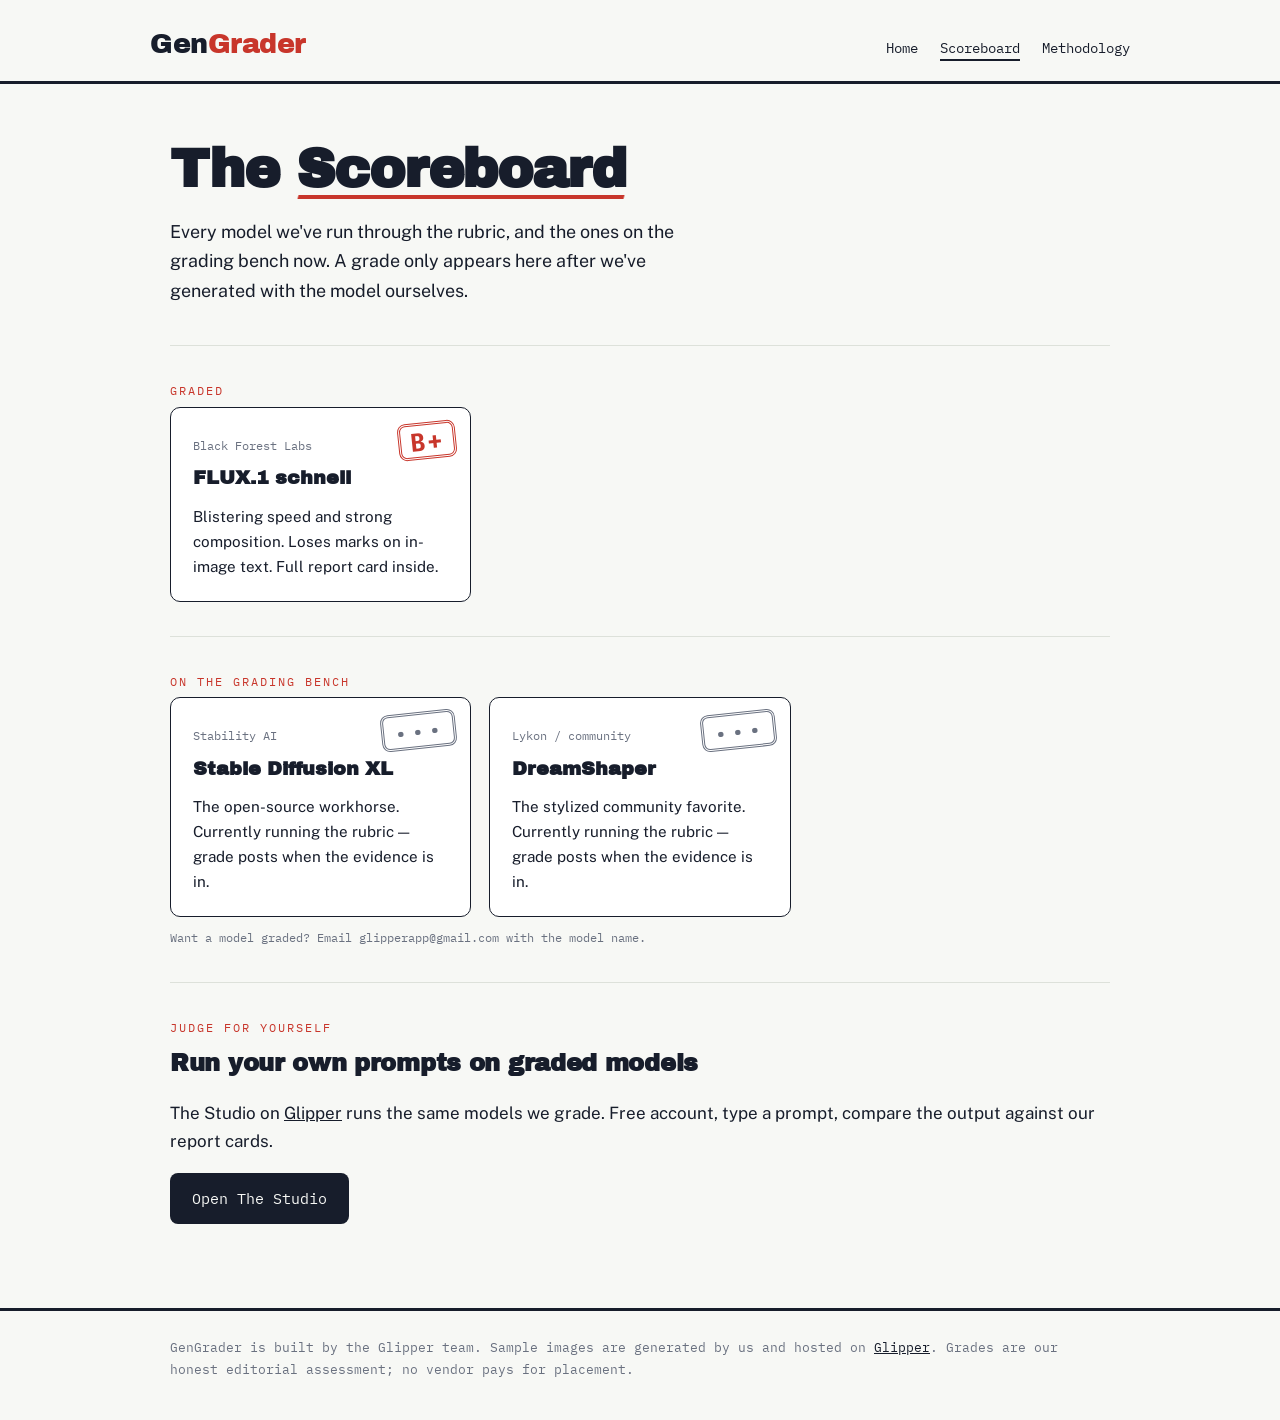
==== index.html @ 33d871ee "Add files via upload" ====
<!DOCTYPE html>
<html lang="en">
<head>
<meta charset="utf-8">
<meta name="viewport" content="width=device-width, initial-scale=1">
<title>The Scoreboard — every AI image model GenGrader has graded</title>
<meta name="description" content="Letter grades for AI image generation models, tested with identical prompts and public evidence. FLUX.1 schnell graded; Stable Diffusion XL and DreamShaper in grading now.">
<link rel="preconnect" href="https://fonts.googleapis.com">
<link href="https://fonts.googleapis.com/css2?family=Archivo+Black&family=IBM+Plex+Mono:wght@400;700&family=Public+Sans:wght@400;600&display=swap" rel="stylesheet">
<link rel="stylesheet" href="../styles.css">
</head>
<body>

<header>
  <div class="sheet masthead">
    <a class="wordmark" href="../index.html">Gen<span class="grader">Grader</span></a>
    <nav aria-label="Main">
      <a href="../index.html">Home</a>
      <a href="index.html" aria-current="page">Scoreboard</a>
      <a href="../methodology.html">Methodology</a>
    </nav>
  </div>
</header>

<main class="sheet">

  <div class="hero">
    <div>
      <h1>The <span class="penline">Scoreboard</span></h1>
      <p class="lede">Every model we've run through the rubric, and the ones on the grading bench now. A grade only appears here after we've generated with the model ourselves.</p>
    </div>
  </div>

  <hr class="rulebar">

  <section>
    <span class="eyebrow">Graded</span>
    <div class="board">
      <a class="model-card" href="flux-1-schnell.html">
        <span class="stamp stamp-md">B+</span>
        <span class="who">Black Forest Labs</span>
        <h3>FLUX.1 schnell</h3>
        <p class="verdict">Blistering speed and strong composition. Loses marks on in-image text. Full report card inside.</p>
      </a>
    </div>
  </section>

  <hr class="rulebar">

  <section>
    <span class="eyebrow">On the grading bench</span>
    <div class="board">
      <div class="model-card">
        <span class="stamp stamp-md stamp-pending">···</span>
        <span class="who">Stability AI</span>
        <h3>Stable Diffusion XL</h3>
        <p class="verdict">The open-source workhorse. Currently running the rubric — grade posts when the evidence is in.</p>
      </div>
      <div class="model-card">
        <span class="stamp stamp-md stamp-pending">···</span>
        <span class="who">Lykon / community</span>
        <h3>DreamShaper</h3>
        <p class="verdict">The stylized community favorite. Currently running the rubric — grade posts when the evidence is in.</p>
      </div>
    </div>
    <p class="sheet-note">Want a model graded? Email glipperapp@gmail.com with the model name.</p>
  </section>

  <hr class="rulebar">

  <section>
    <span class="eyebrow">Judge for yourself</span>
    <h2>Run your own prompts on graded models</h2>
    <p>The Studio on <a href="https://glipper.lovable.app/create">Glipper</a> runs the same models we grade. Free account, type a prompt, compare the output against our report cards.</p>
    <a class="cta" href="https://glipper.lovable.app/create">Open The Studio</a>
  </section>

</main>

<footer>
  <div class="sheet">
    <p class="disclosure">GenGrader is built by the Glipper team. Sample images are generated by us and hosted on <a href="https://glipper.lovable.app">Glipper</a>. Grades are our honest editorial assessment; no vendor pays for placement.</p>
  </div>
</footer>

</body>
</html>
---- styles.css ----
/* GenGrader — the grading lab.
   Tokens: lab-paper #F7F8F5 · ink #171D2B · red pen #C8362B · highlighter #FFD84D · graphite #6A7180 · rule #DDE1DA
   Type: Archivo Black (display) · Public Sans (body) · IBM Plex Mono (grades/data) */

:root {
  --paper: #F7F8F5;
  --ink: #171D2B;
  --pen: #C8362B;
  --highlight: #FFD84D;
  --graphite: #6A7180;
  --rule: #DDE1DA;
  --card: #FFFFFF;
}

* { box-sizing: border-box; margin: 0; padding: 0; }

html { scroll-behavior: smooth; }
@media (prefers-reduced-motion: reduce) { html { scroll-behavior: auto; } }

body {
  background: var(--paper);
  color: var(--ink);
  font-family: "Public Sans", system-ui, sans-serif;
  font-size: 17px;
  line-height: 1.65;
}

.sheet { max-width: 980px; margin: 0 auto; padding: 0 20px; }

/* ---- Header ---- */
header {
  border-bottom: 3px solid var(--ink);
  background: var(--paper);
}
.masthead {
  display: flex; align-items: baseline; justify-content: space-between;
  flex-wrap: wrap; gap: 8px; padding: 22px 0 14px;
}
.wordmark {
  font-family: "Archivo Black", sans-serif;
  font-size: 1.7rem; letter-spacing: -0.5px; text-decoration: none; color: var(--ink);
}
.wordmark .grader { color: var(--pen); }
nav a {
  font-family: "IBM Plex Mono", monospace; font-size: 0.85rem;
  color: var(--ink); text-decoration: none; margin-left: 18px;
  border-bottom: 2px solid transparent; padding-bottom: 2px;
}
nav a:hover, nav a:focus-visible { border-bottom-color: var(--pen); }
nav a[aria-current="page"] { border-bottom-color: var(--ink); }

/* ---- The signature: rubber-stamp grade ---- */
.stamp {
  display: inline-flex; align-items: center; justify-content: center;
  font-family: "IBM Plex Mono", monospace; font-weight: 700;
  color: var(--pen);
  border: 3px double var(--pen); border-radius: 8px;
  transform: rotate(-6deg);
  padding: 0.1em 0.35em; line-height: 1;
  letter-spacing: 1px;
  user-select: none;
}
.stamp-xl { font-size: 4.2rem; padding: 0.15em 0.3em; }
.stamp-md { font-size: 1.6rem; }
.stamp-sm { font-size: 1.05rem; transform: rotate(-4deg); }
.stamp-pending { color: var(--graphite); border-color: var(--graphite); }

/* red-pen underline for key phrases */
.penline {
  background-image: linear-gradient(104deg, transparent 0.5%, var(--pen) 1%, var(--pen) 99%, transparent 99.5%);
  background-repeat: no-repeat; background-size: 100% 4px; background-position: 0 96%;
  padding-bottom: 3px;
}
.hl { background: var(--highlight); padding: 0 4px; }

/* ---- Hero ---- */
.hero { padding: 56px 0 40px; display: flex; gap: 34px; align-items: center; flex-wrap: wrap; }
.hero h1 {
  font-family: "Archivo Black", sans-serif;
  font-size: clamp(2rem, 6vw, 3.4rem);
  line-height: 1.08; letter-spacing: -1px; max-width: 620px;
}
.hero p.lede { margin-top: 18px; font-size: 1.12rem; max-width: 560px; color: var(--ink); }
.hero .stampwrap { flex: 0 0 auto; }

/* ---- Sections ---- */
section { padding: 34px 0; }
.rulebar { border: 0; border-top: 1px solid var(--rule); }
h2 {
  font-family: "Archivo Black", sans-serif; font-size: 1.5rem;
  letter-spacing: -0.3px; margin-bottom: 16px;
}
h3 { font-size: 1.05rem; margin: 22px 0 8px; }
.eyebrow {
  font-family: "IBM Plex Mono", monospace; font-size: 0.78rem;
  text-transform: uppercase; letter-spacing: 2px; color: var(--pen); display: block; margin-bottom: 6px;
}
p + p { margin-top: 12px; }
a { color: var(--ink); }
a:focus-visible { outline: 2px solid var(--pen); outline-offset: 2px; }

/* ---- Model cards (scoreboard) ---- */
.board { display: grid; grid-template-columns: repeat(auto-fill, minmax(280px, 1fr)); gap: 18px; }
.model-card {
  background: var(--card); border: 1.5px solid var(--ink); border-radius: 10px;
  padding: 22px; position: relative; display: block; text-decoration: none; color: var(--ink);
  transition: transform 120ms ease;
}
.model-card:hover { transform: translateY(-2px); }
.model-card .who { font-family: "IBM Plex Mono", monospace; font-size: 0.75rem; color: var(--graphite); }
.model-card h3 { margin: 4px 0 10px; font-family: "Archivo Black", sans-serif; font-size: 1.2rem; }
.model-card .stamp { position: absolute; top: 14px; right: 14px; }
.model-card .verdict { font-size: 0.95rem; }

/* ---- Scorecard table ---- */
.scorecard {
  width: 100%; border-collapse: collapse; margin: 18px 0;
  font-family: "IBM Plex Mono", monospace; font-size: 0.92rem;
}
.scorecard th, .scorecard td { text-align: left; padding: 10px 8px; border-bottom: 1px solid var(--rule); }
.scorecard th { font-size: 0.72rem; text-transform: uppercase; letter-spacing: 1.5px; color: var(--graphite); }
.scorecard td.grade { font-weight: 700; color: var(--pen); font-size: 1.05rem; }

/* ---- Contact-sheet gallery ---- */
.contact-sheet {
  display: grid; grid-template-columns: repeat(auto-fill, minmax(160px, 1fr));
  gap: 10px; margin-top: 16px;
}
.contact-sheet a { display: block; text-decoration: none; color: var(--ink); }
.contact-sheet img {
  width: 100%; aspect-ratio: 1; object-fit: cover; display: block;
  border: 1.5px solid var(--ink); border-radius: 6px; background: var(--rule);
}
.contact-sheet figcaption {
  font-family: "IBM Plex Mono", monospace; font-size: 0.72rem;
  color: var(--graphite); padding-top: 4px;
}
.sheet-note { font-family: "IBM Plex Mono", monospace; font-size: 0.78rem; color: var(--graphite); margin-top: 10px; }

/* ---- CTA ---- */
.cta {
  display: inline-block; background: var(--ink); color: var(--paper);
  font-family: "IBM Plex Mono", monospace; font-size: 0.95rem;
  text-decoration: none; padding: 13px 22px; border-radius: 8px; margin-top: 18px;
}
.cta:hover { background: var(--pen); }
.cta-row { margin-top: 8px; }

/* ---- Footer ---- */
footer {
  border-top: 3px solid var(--ink); margin-top: 50px; padding: 26px 0 40px;
  font-size: 0.88rem; color: var(--graphite);
}
footer .disclosure { font-family: "IBM Plex Mono", monospace; font-size: 0.8rem; }
footer a { color: var(--ink); }

@media (max-width: 640px) {
  .hero { padding: 36px 0 24px; gap: 20px; }
  .stamp-xl { font-size: 3rem; }
  nav a { margin-left: 12px; font-size: 0.8rem; }
}
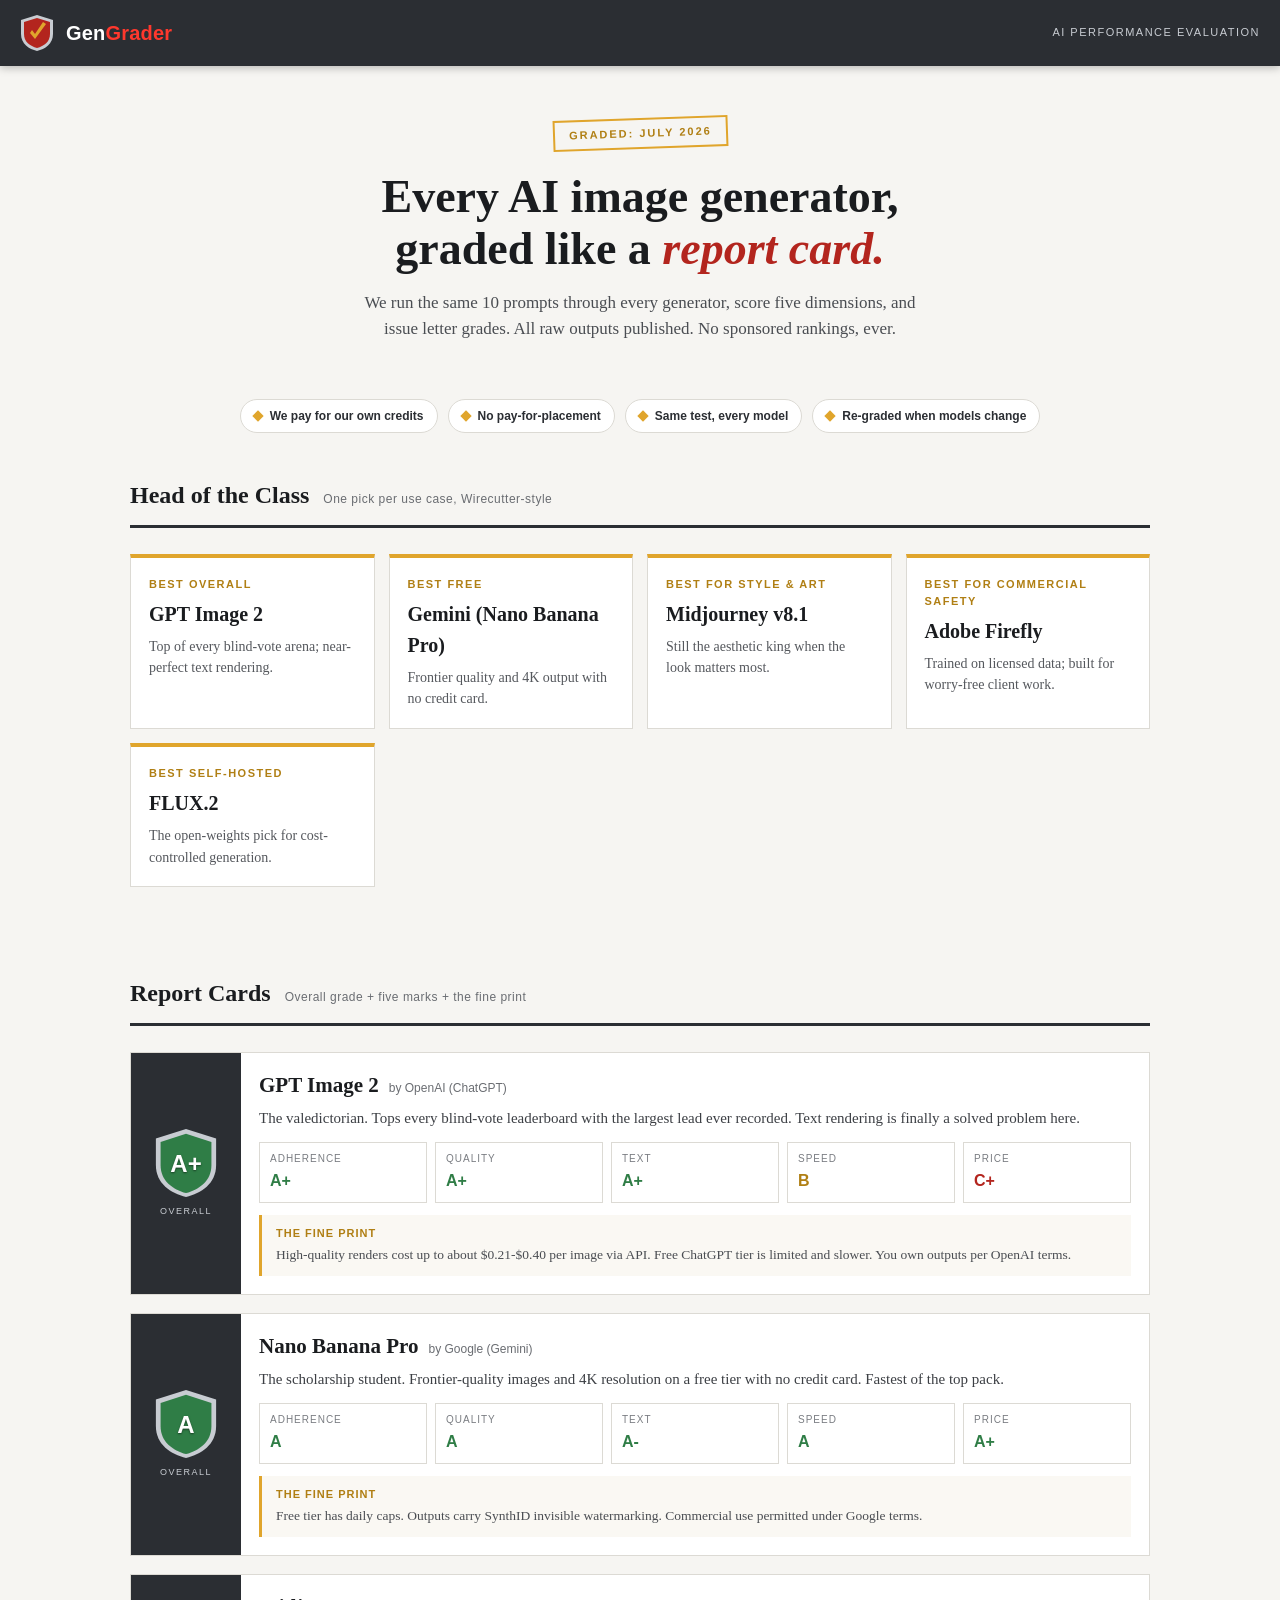
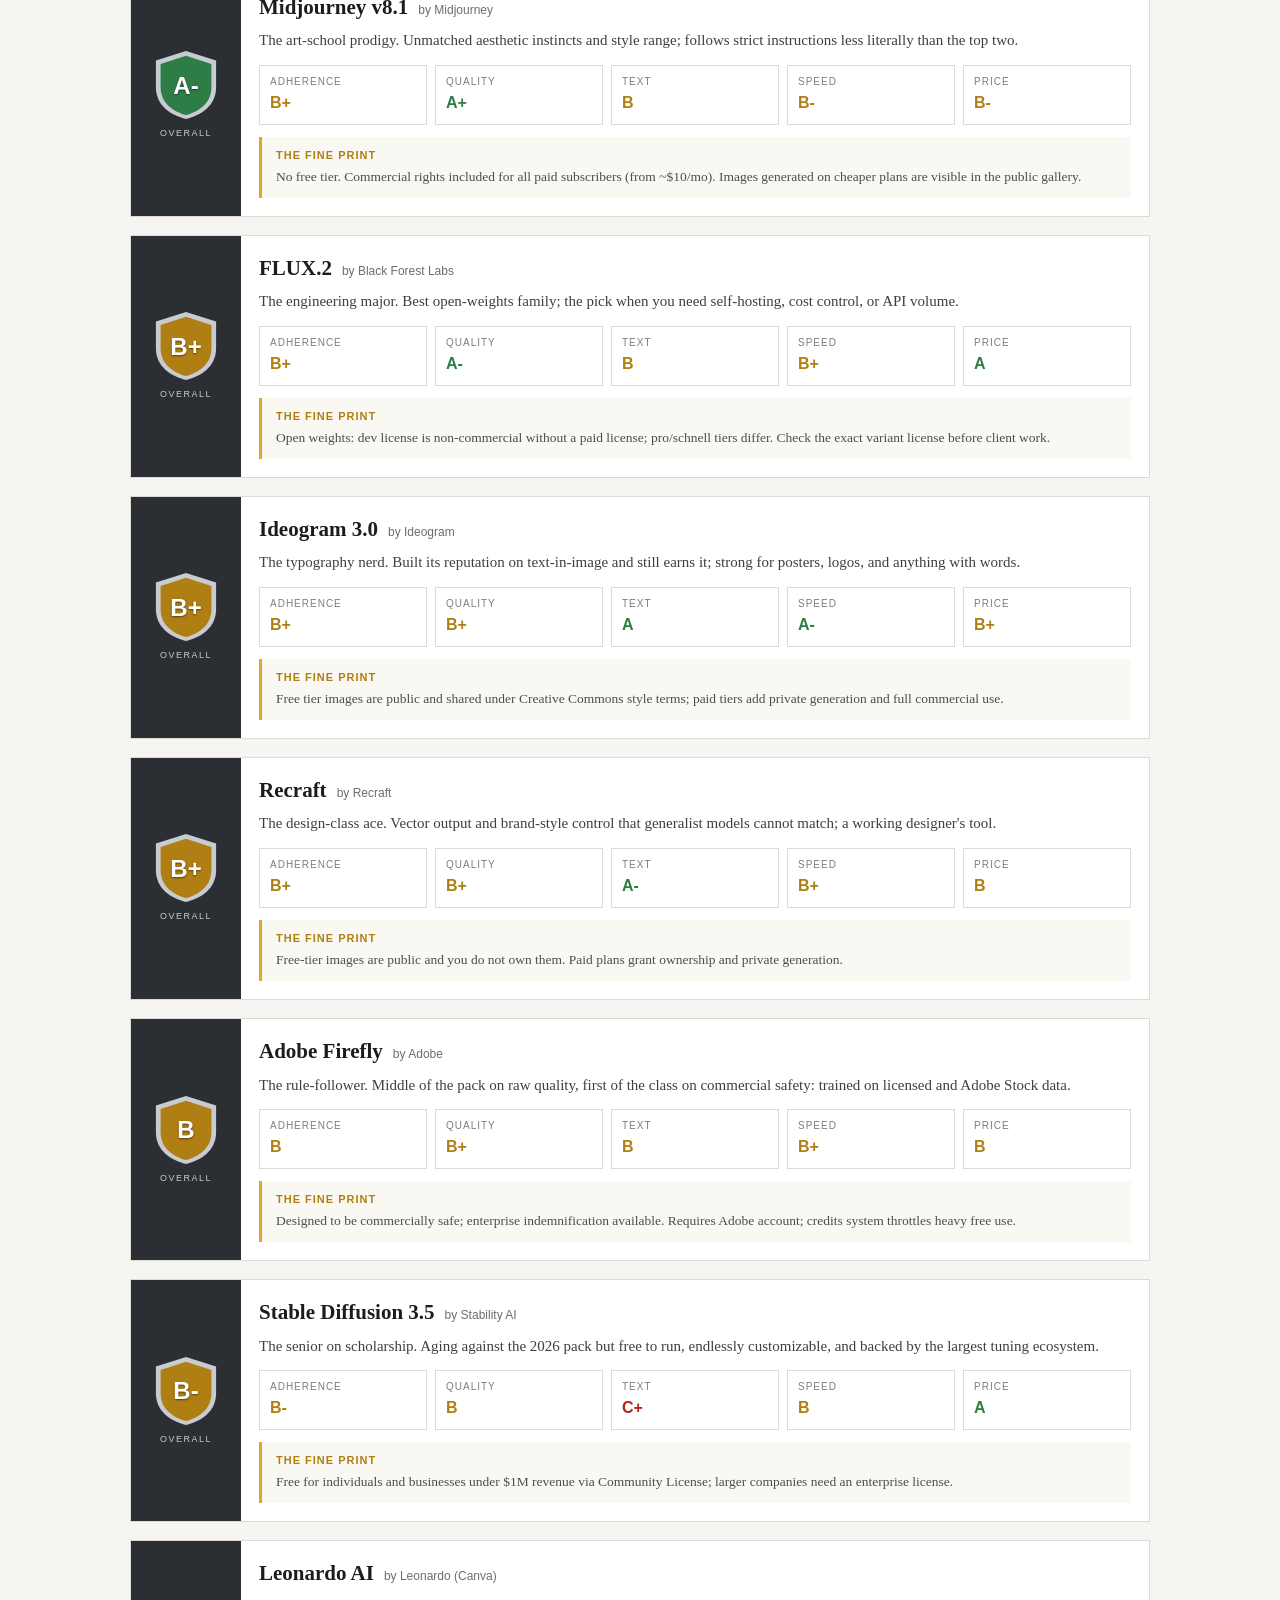
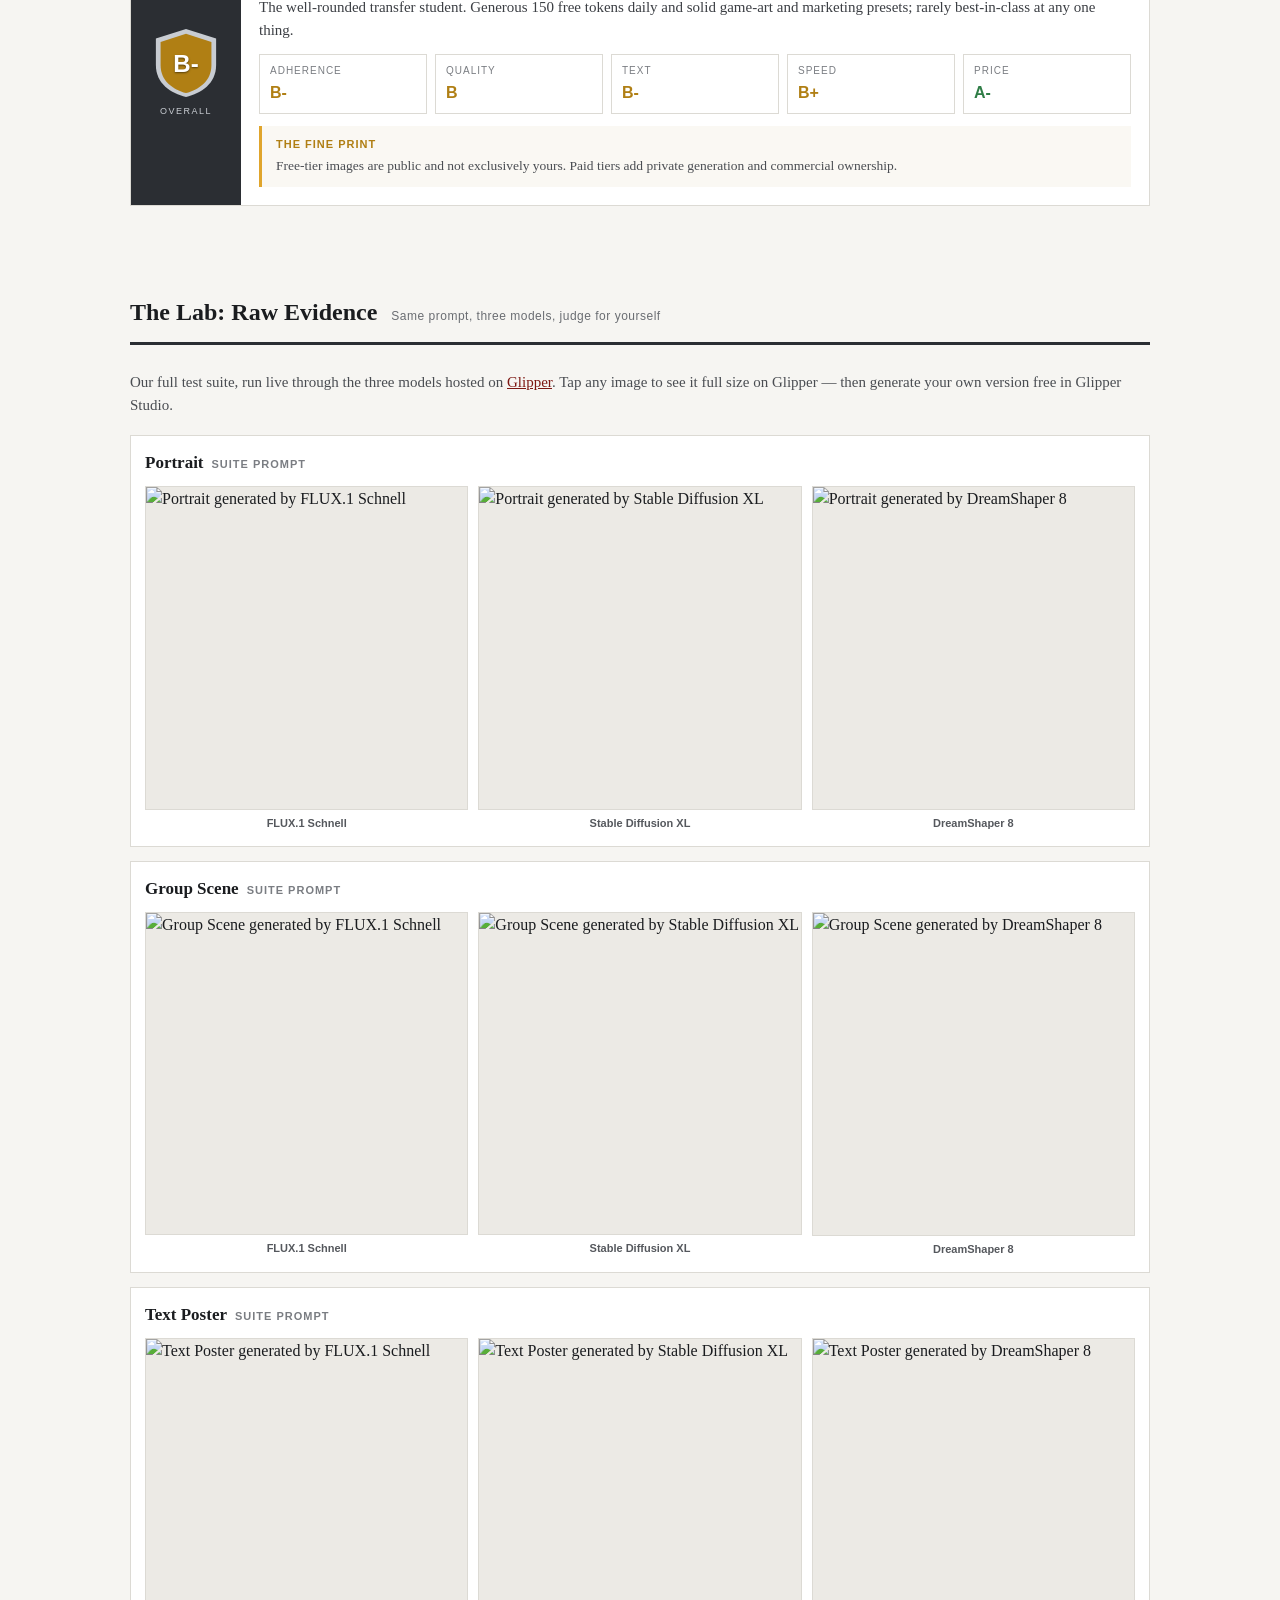
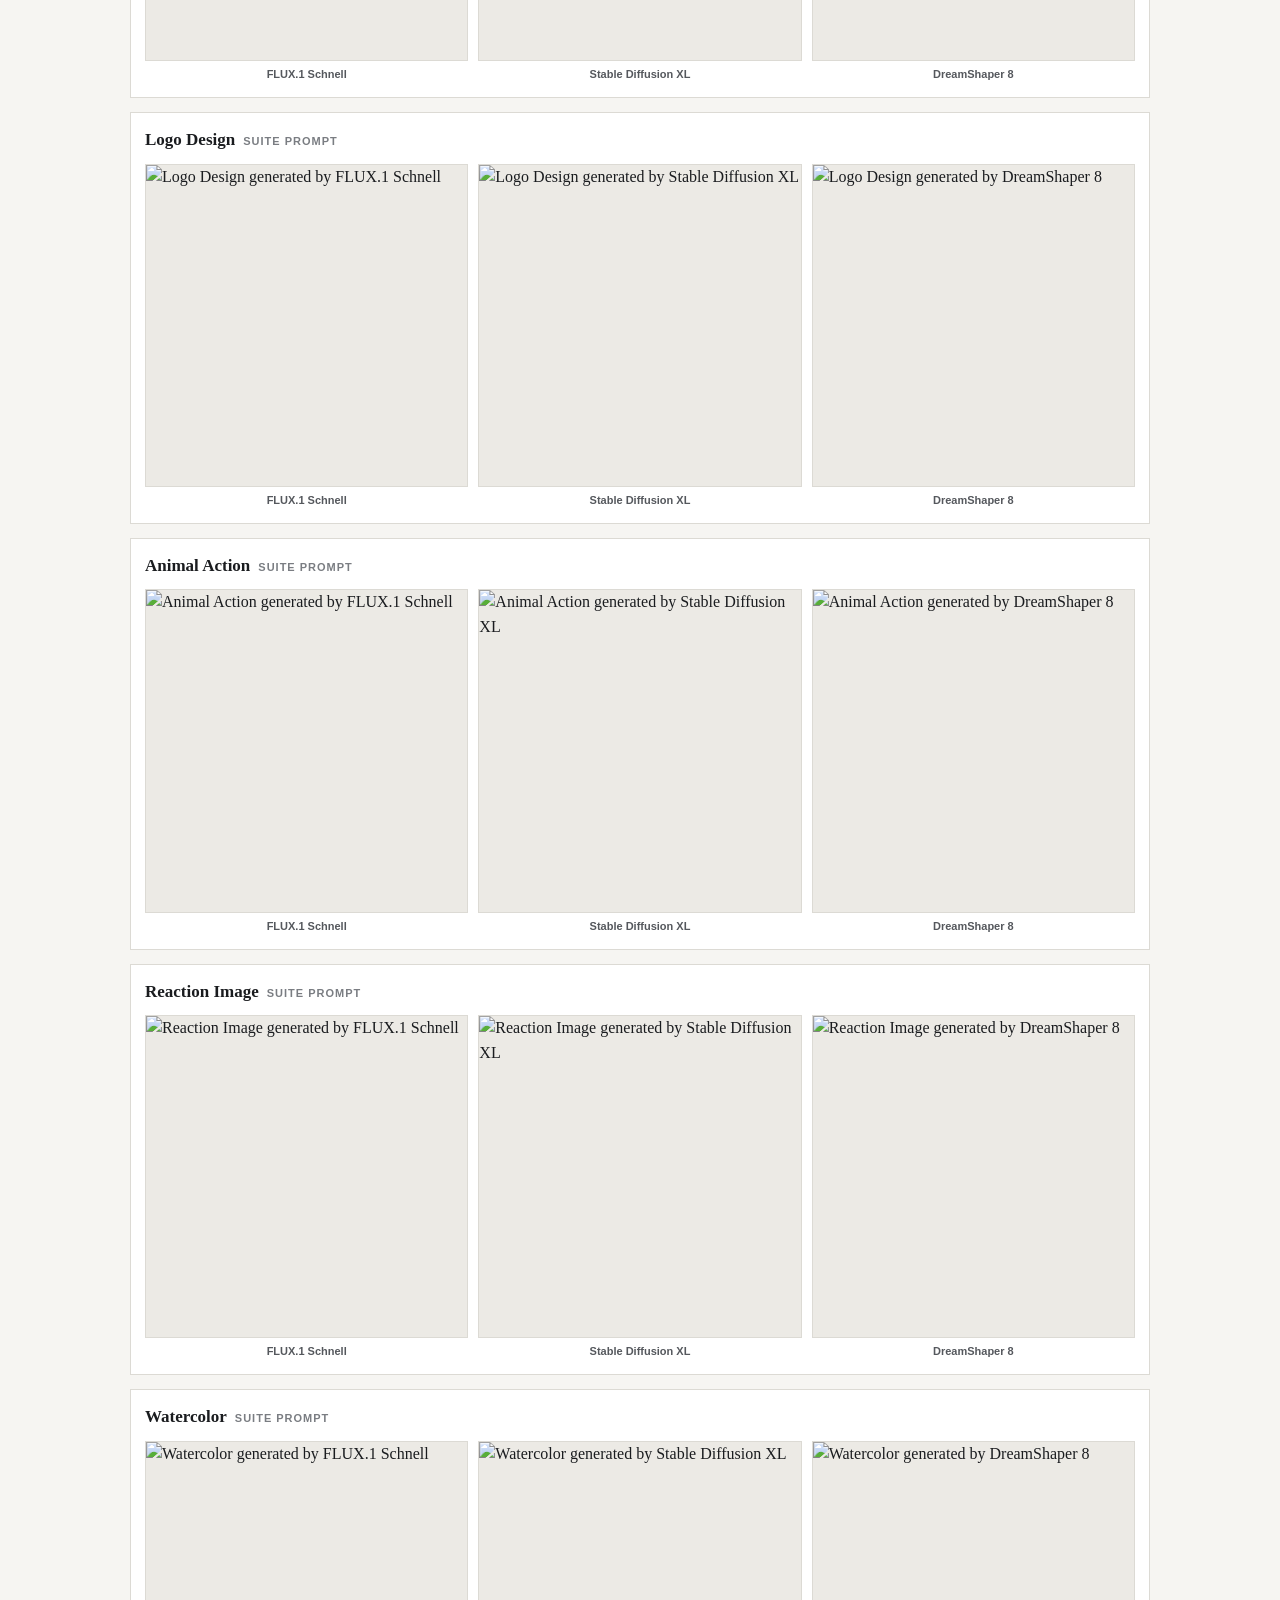
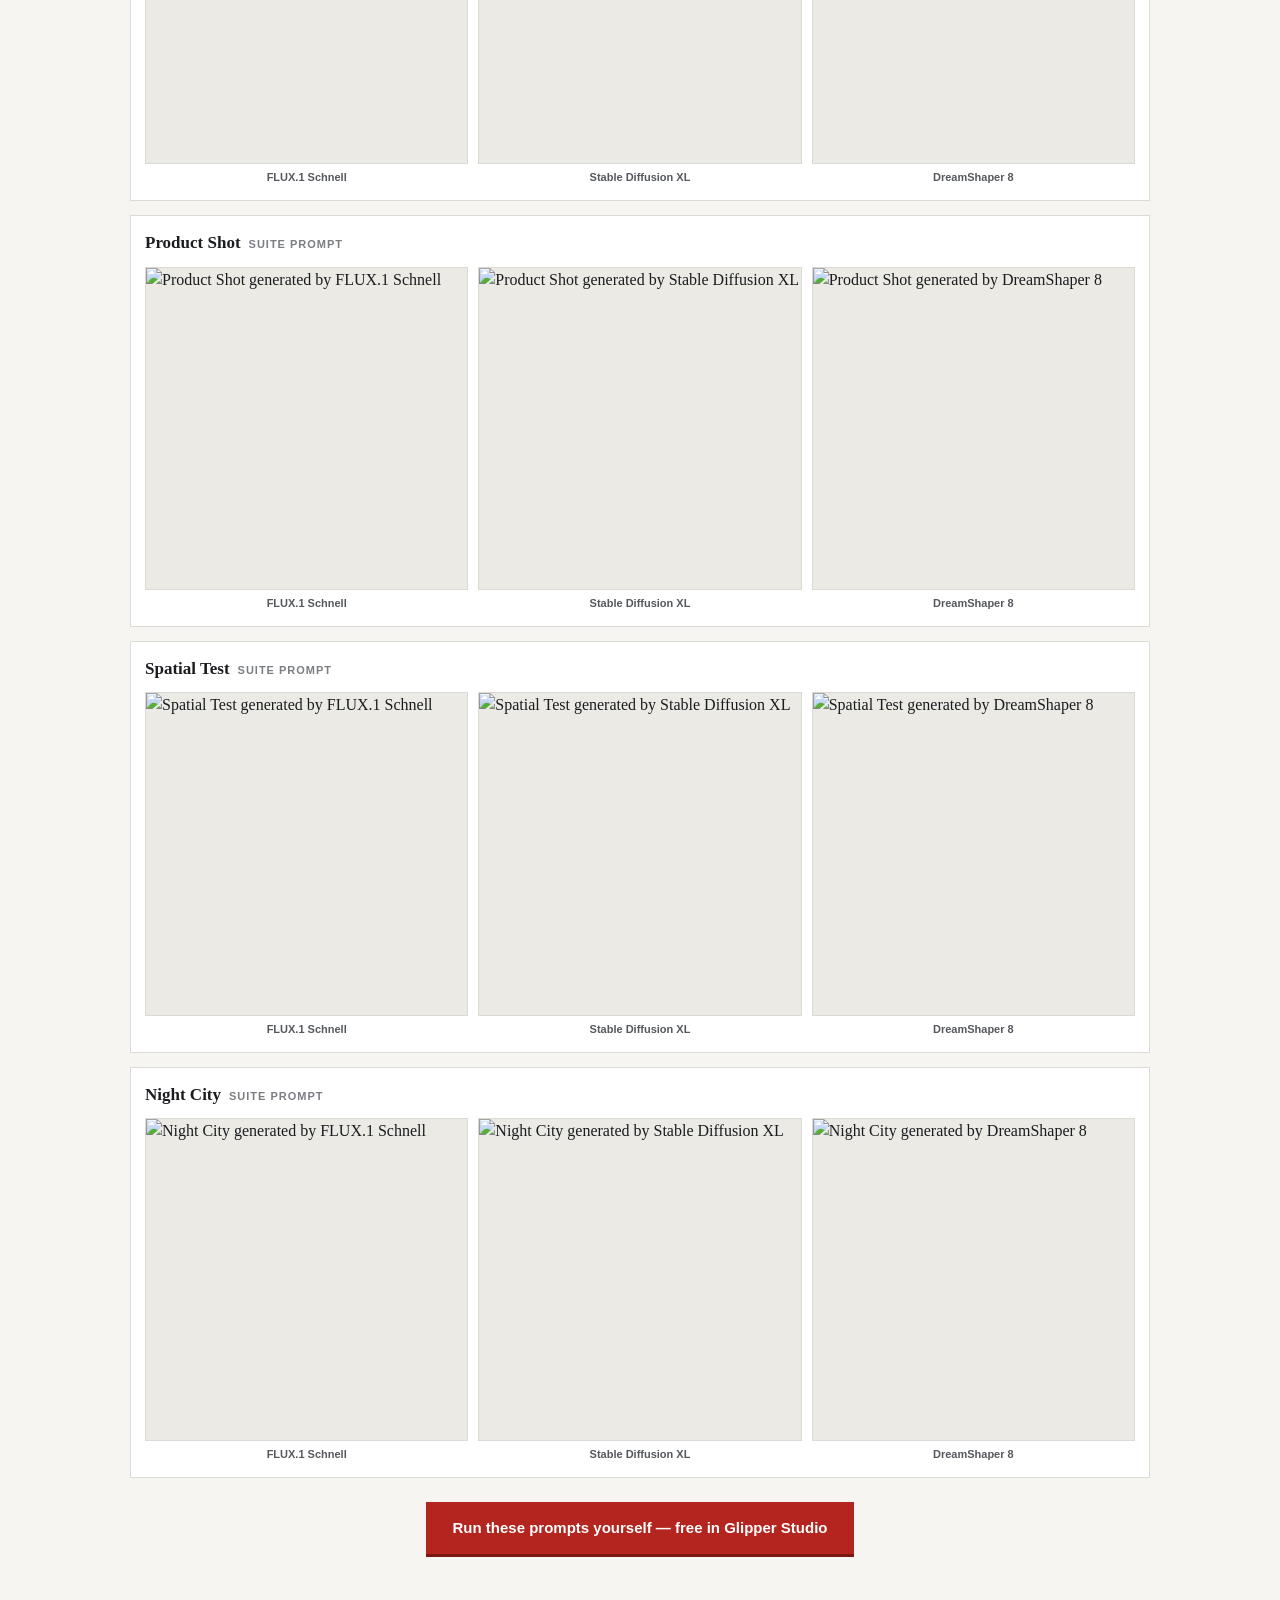
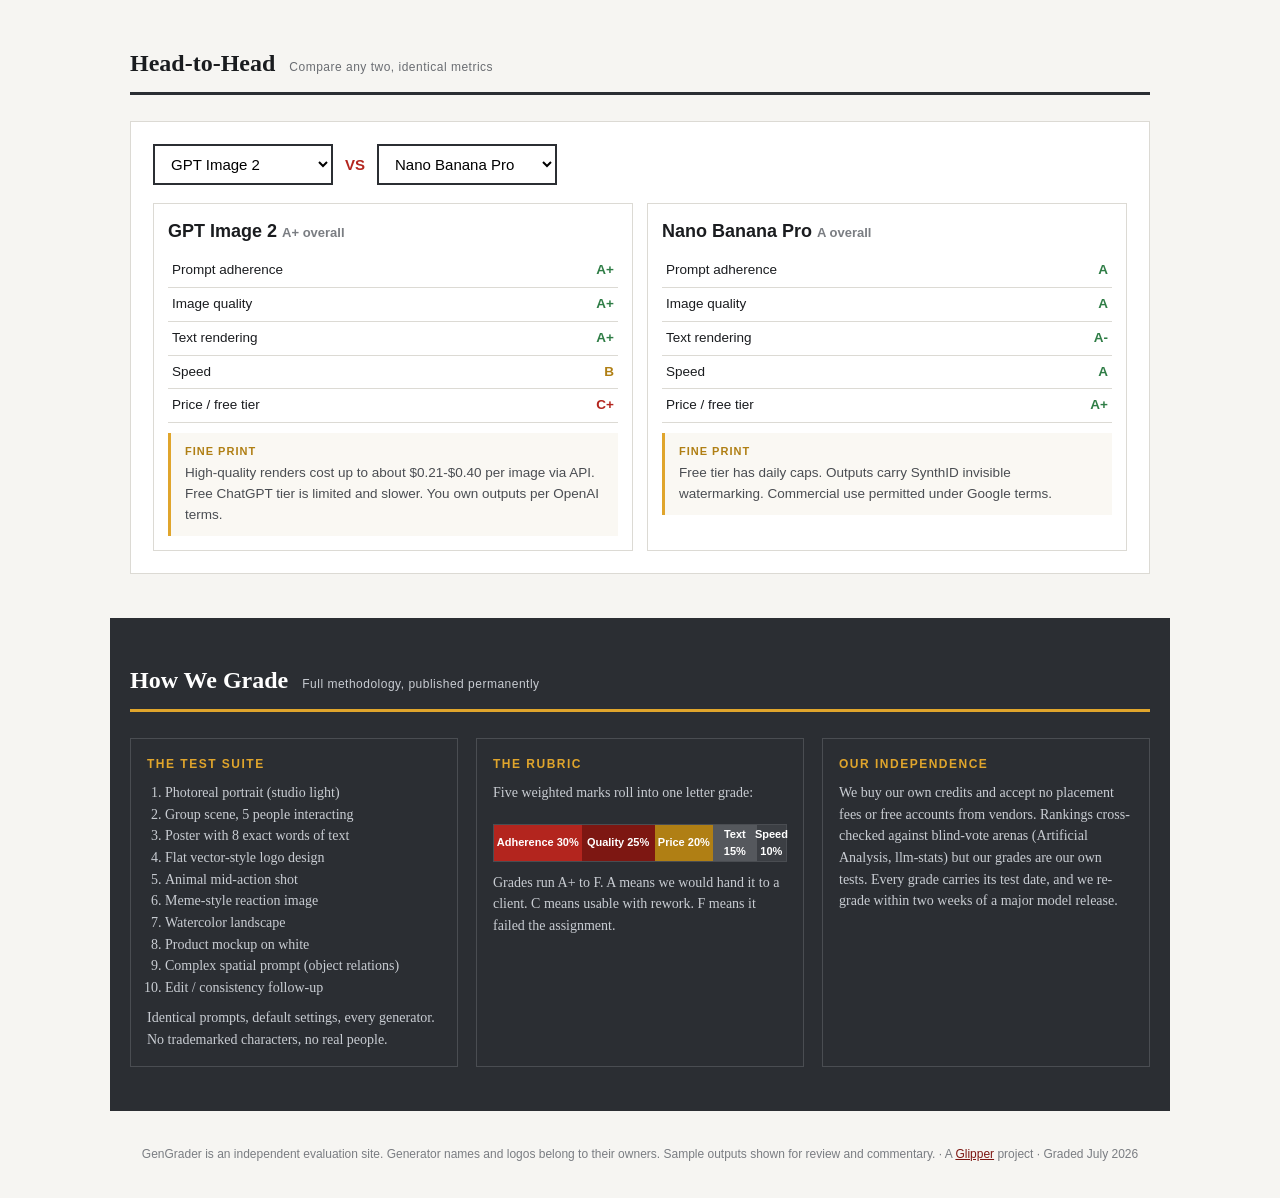
==== commit 9e7eafec: "Add files via upload" ====
--- a/index.html
+++ b/index.html
@@ -1,87 +1,274 @@
 <!DOCTYPE html>
 <html lang="en">
 <head>
-<meta charset="utf-8">
-<meta name="viewport" content="width=device-width, initial-scale=1">
-<title>The Scoreboard — every AI image model GenGrader has graded</title>
-<meta name="description" content="Letter grades for AI image generation models, tested with identical prompts and public evidence. FLUX.1 schnell graded; Stable Diffusion XL and DreamShaper in grading now.">
-<link rel="preconnect" href="https://fonts.googleapis.com">
-<link href="https://fonts.googleapis.com/css2?family=Archivo+Black&family=IBM+Plex+Mono:wght@400;700&family=Public+Sans:wght@400;600&display=swap" rel="stylesheet">
-<link rel="stylesheet" href="../styles.css">
+<meta charset="UTF-8">
+<meta name="viewport" content="width=device-width, initial-scale=1.0">
+<title>GenGrader - AI Image Generator Report Cards</title>
+<meta name="description" content="Independent letter grades for AI image generators. Standardized tests, transparent methodology, no sponsored rankings. Graded July 2026.">
+<style>
+:root{
+  --steel:#c8ccd2; --charcoal:#2b2e33; --ink:#1a1c1f; --paper:#f6f5f2;
+  --crimson:#b3251e; --crimson-dk:#7d1712; --gold:#e0a52c; --gold-dk:#b07f14;
+  --line:#dcdad4; --pass:#2f7d46; --mid:#b07f14; --fail:#b3251e;
+}
+*{margin:0;padding:0;box-sizing:border-box}
+body{background:var(--paper);color:var(--ink);font-family:Georgia,'Times New Roman',serif;line-height:1.55}
+.util{font-family:'Helvetica Neue',Arial,sans-serif}
+header{background:var(--charcoal);color:#fff;padding:14px 20px;display:flex;align-items:center;gap:12px;position:sticky;top:0;z-index:50;box-shadow:0 2px 8px rgba(0,0,0,.25)}
+.shield{width:34px;height:38px;flex:none}
+header h1{font-family:'Helvetica Neue',Arial,sans-serif;font-size:20px;font-weight:800;letter-spacing:.2px}
+header h1 .g2{color:var(--crimson);filter:brightness(1.5)}
+header .tag{margin-left:auto;font-family:'Helvetica Neue',Arial,sans-serif;font-size:11px;letter-spacing:1.5px;text-transform:uppercase;color:var(--steel)}
+.hero{max-width:860px;margin:0 auto;padding:52px 20px 30px;text-align:center}
+.hero .stamp{display:inline-block;border:2px solid var(--gold);color:var(--gold-dk);font-family:'Helvetica Neue',Arial,sans-serif;font-size:11px;font-weight:700;letter-spacing:2px;text-transform:uppercase;padding:5px 14px;transform:rotate(-2deg);margin-bottom:22px}
+.hero h2{font-size:clamp(30px,6vw,46px);line-height:1.12;font-weight:700}
+.hero h2 em{font-style:italic;color:var(--crimson)}
+.hero p{margin-top:16px;font-size:17px;color:#4a4d52;max-width:560px;margin-left:auto;margin-right:auto}
+.pledge{max-width:860px;margin:26px auto 0;padding:0 20px;display:flex;gap:10px;flex-wrap:wrap;justify-content:center}
+.pledge span{font-family:'Helvetica Neue',Arial,sans-serif;font-size:12px;font-weight:600;background:#fff;border:1px solid var(--line);padding:7px 13px;border-radius:99px;color:var(--charcoal)}
+.pledge span::before{content:"";display:inline-block;width:8px;height:8px;background:var(--gold);margin-right:8px;transform:rotate(45deg)}
+section{max-width:1060px;margin:0 auto;padding:44px 20px}
+.sechead{display:flex;align-items:baseline;gap:14px;border-bottom:3px solid var(--charcoal);padding-bottom:10px;margin-bottom:26px}
+.sechead h3{font-size:24px;font-weight:700}
+.sechead .sub{font-family:'Helvetica Neue',Arial,sans-serif;font-size:12px;color:#6a6d72;letter-spacing:.5px}
+.winners{display:grid;grid-template-columns:repeat(auto-fit,minmax(215px,1fr));gap:14px}
+.winner{background:#fff;border:1px solid var(--line);border-top:4px solid var(--gold);padding:18px}
+.winner .cat{font-family:'Helvetica Neue',Arial,sans-serif;font-size:11px;font-weight:700;letter-spacing:1.5px;text-transform:uppercase;color:var(--gold-dk)}
+.winner .name{font-size:20px;font-weight:700;margin-top:6px}
+.winner .why{font-size:14px;color:#55585d;margin-top:6px}
+.cards{display:grid;gap:18px}
+.card{background:#fff;border:1px solid var(--line);padding:0;display:grid;grid-template-columns:110px 1fr;overflow:hidden}
+.gradebox{background:var(--charcoal);display:flex;flex-direction:column;align-items:center;justify-content:center;padding:16px 8px;gap:6px}
+.medal{width:64px;height:72px;position:relative;display:flex;align-items:center;justify-content:center}
+.medal svg{position:absolute;inset:0;width:100%;height:100%}
+.medal b{position:relative;color:#fff;font-family:'Helvetica Neue',Arial,sans-serif;font-size:24px;font-weight:800;text-shadow:0 1px 2px rgba(0,0,0,.5)}
+.gradebox .lbl{font-family:'Helvetica Neue',Arial,sans-serif;font-size:9px;letter-spacing:1.5px;text-transform:uppercase;color:var(--steel)}
+.cardbody{padding:16px 18px 18px}
+.cardtop{display:flex;align-items:baseline;gap:10px;flex-wrap:wrap}
+.cardtop h4{font-size:21px;font-weight:700}
+.cardtop .by{font-family:'Helvetica Neue',Arial,sans-serif;font-size:12px;color:#6a6d72}
+.verdict{margin-top:6px;font-size:15px;color:#3c3f44}
+.marks{margin-top:12px;display:grid;grid-template-columns:repeat(auto-fit,minmax(118px,1fr));gap:8px}
+.mark{border:1px solid var(--line);padding:8px 10px}
+.mark .k{font-family:'Helvetica Neue',Arial,sans-serif;font-size:10px;letter-spacing:1px;text-transform:uppercase;color:#7a7d82}
+.mark .v{font-family:'Helvetica Neue',Arial,sans-serif;font-size:16px;font-weight:800;margin-top:2px}
+.g-a{color:var(--pass)} .g-b{color:var(--mid)} .g-c,.g-d{color:var(--fail)}
+.fine{margin-top:12px;background:#faf8f3;border-left:3px solid var(--gold);padding:10px 14px;font-size:13.5px;color:#4a4d52}
+.fine b{font-family:'Helvetica Neue',Arial,sans-serif;font-size:11px;letter-spacing:1px;text-transform:uppercase;color:var(--gold-dk);display:block;margin-bottom:3px}
+.compare{background:#fff;border:1px solid var(--line);padding:22px}
+.comparerow{display:flex;gap:12px;flex-wrap:wrap;align-items:center;margin-bottom:18px}
+.comparerow select{font-family:'Helvetica Neue',Arial,sans-serif;font-size:15px;padding:9px 12px;border:2px solid var(--charcoal);background:#fff;min-width:180px}
+.vs{font-family:'Helvetica Neue',Arial,sans-serif;font-weight:800;color:var(--crimson);font-size:15px}
+.duel{display:grid;grid-template-columns:1fr 1fr;gap:14px}
+.duelcol{border:1px solid var(--line);padding:14px}
+.duelcol h5{font-size:18px;margin-bottom:8px}
+.duelcol table{width:100%;border-collapse:collapse;font-family:'Helvetica Neue',Arial,sans-serif;font-size:13.5px}
+.duelcol td{padding:6px 4px;border-bottom:1px solid var(--line)}
+.duelcol td:last-child{text-align:right;font-weight:800}
+.method{background:var(--charcoal);color:#e8e9eb}
+.method .sechead{border-color:var(--gold)}
+.method h3{color:#fff}
+.method .sub{color:var(--steel)}
+.methodgrid{display:grid;grid-template-columns:repeat(auto-fit,minmax(240px,1fr));gap:18px}
+.mcell{border:1px solid #4a4d52;padding:16px}
+.mcell h6{font-family:'Helvetica Neue',Arial,sans-serif;font-size:12px;letter-spacing:1.5px;text-transform:uppercase;color:var(--gold);margin-bottom:8px}
+.mcell p,.mcell li{font-size:14px;color:#c8ccd2}
+.mcell ol{padding-left:18px}
+.rubric{margin-top:20px;display:flex;gap:0;height:38px;border:1px solid #4a4d52;font-family:'Helvetica Neue',Arial,sans-serif;font-size:11px;font-weight:700}
+.rubric div{display:flex;align-items:center;justify-content:center;text-align:center;color:#fff;padding:2px}
+.labrow{background:#fff;border:1px solid var(--line);padding:14px;margin-bottom:14px}
+.labrow h5{font-size:17px;margin-bottom:10px}
+.labrow h5 .util{font-size:11px;color:#7a7d82;letter-spacing:1px;text-transform:uppercase;margin-left:8px}
+.labimgs{display:grid;grid-template-columns:repeat(3,1fr);gap:10px}
+.labimgs a{display:block;text-decoration:none;color:var(--ink)}
+.labimgs img{width:100%;aspect-ratio:1;object-fit:cover;border:1px solid var(--line);display:block;background:#eceae5}
+.labimgs .mlbl{font-family:'Helvetica Neue',Arial,sans-serif;font-size:11px;font-weight:700;margin-top:5px;text-align:center;color:#55585d}
+@media(max-width:520px){.labimgs{gap:6px}.labimgs .mlbl{font-size:9.5px}}
+footer{padding:34px 20px;text-align:center;font-family:'Helvetica Neue',Arial,sans-serif;font-size:12px;color:#7a7d82}
+footer a{color:var(--crimson-dk)}
+@media(max-width:640px){.card{grid-template-columns:88px 1fr}.duel{grid-template-columns:1fr}.medal{width:54px;height:60px}.medal b{font-size:20px}}
+:focus-visible{outline:3px solid var(--gold);outline-offset:2px}
+@media(prefers-reduced-motion:reduce){*{transition:none!important}}
+</style>
 </head>
 <body>
-
 <header>
-  <div class="sheet masthead">
-    <a class="wordmark" href="../index.html">Gen<span class="grader">Grader</span></a>
-    <nav aria-label="Main">
-      <a href="../index.html">Home</a>
-      <a href="index.html" aria-current="page">Scoreboard</a>
-      <a href="../methodology.html">Methodology</a>
-    </nav>
-  </div>
+<svg class="shield" viewBox="0 0 34 38" aria-hidden="true"><path d="M17 1 L33 6 V20 C33 30 25 35 17 37 C9 35 1 30 1 20 V6 Z" fill="#c8ccd2"/><path d="M17 4 L30 8 V20 C30 28 24 32 17 34 C10 32 4 28 4 20 V8 Z" fill="#b3251e"/><path d="M10 19 L15 25 L26 10 L23 8 L15 20 L12 16 Z" fill="#e0a52c"/></svg>
+<h1>Gen<span class="g2">Grader</span></h1>
+<span class="tag">AI Performance Evaluation</span>
 </header>
 
-<main class="sheet">
-
-  <div class="hero">
-    <div>
-      <h1>The <span class="penline">Scoreboard</span></h1>
-      <p class="lede">Every model we've run through the rubric, and the ones on the grading bench now. A grade only appears here after we've generated with the model ourselves.</p>
-    </div>
-  </div>
-
-  <hr class="rulebar">
-
-  <section>
-    <span class="eyebrow">Graded</span>
-    <div class="board">
-      <a class="model-card" href="flux-1-schnell.html">
-        <span class="stamp stamp-md">B+</span>
-        <span class="who">Black Forest Labs</span>
-        <h3>FLUX.1 schnell</h3>
-        <p class="verdict">Blistering speed and strong composition. Loses marks on in-image text. Full report card inside.</p>
-      </a>
-    </div>
-  </section>
-
-  <hr class="rulebar">
-
-  <section>
-    <span class="eyebrow">On the grading bench</span>
-    <div class="board">
-      <div class="model-card">
-        <span class="stamp stamp-md stamp-pending">···</span>
-        <span class="who">Stability AI</span>
-        <h3>Stable Diffusion XL</h3>
-        <p class="verdict">The open-source workhorse. Currently running the rubric — grade posts when the evidence is in.</p>
-      </div>
-      <div class="model-card">
-        <span class="stamp stamp-md stamp-pending">···</span>
-        <span class="who">Lykon / community</span>
-        <h3>DreamShaper</h3>
-        <p class="verdict">The stylized community favorite. Currently running the rubric — grade posts when the evidence is in.</p>
-      </div>
-    </div>
-    <p class="sheet-note">Want a model graded? Email glipperapp@gmail.com with the model name.</p>
-  </section>
-
-  <hr class="rulebar">
-
-  <section>
-    <span class="eyebrow">Judge for yourself</span>
-    <h2>Run your own prompts on graded models</h2>
-    <p>The Studio on <a href="https://glipper.lovable.app/create">Glipper</a> runs the same models we grade. Free account, type a prompt, compare the output against our report cards.</p>
-    <a class="cta" href="https://glipper.lovable.app/create">Open The Studio</a>
-  </section>
-
-</main>
+<div class="hero">
+<span class="stamp">Graded: July 2026</span>
+<h2>Every AI image generator,<br>graded like a <em>report card.</em></h2>
+<p>We run the same 10 prompts through every generator, score five dimensions, and issue letter grades. All raw outputs published. No sponsored rankings, ever.</p>
+</div>
+<div class="pledge util">
+<span>We pay for our own credits</span>
+<span>No pay-for-placement</span>
+<span>Same test, every model</span>
+<span>Re-graded when models change</span>
+</div>
+
+<section id="winners">
+<div class="sechead"><h3>Head of the Class</h3><span class="sub util">One pick per use case, Wirecutter-style</span></div>
+<div class="winners">
+<div class="winner"><div class="cat util">Best Overall</div><div class="name">GPT Image 2</div><p class="why">Top of every blind-vote arena; near-perfect text rendering.</p></div>
+<div class="winner"><div class="cat util">Best Free</div><div class="name">Gemini (Nano Banana Pro)</div><p class="why">Frontier quality and 4K output with no credit card.</p></div>
+<div class="winner"><div class="cat util">Best for Style &amp; Art</div><div class="name">Midjourney v8.1</div><p class="why">Still the aesthetic king when the look matters most.</p></div>
+<div class="winner"><div class="cat util">Best for Commercial Safety</div><div class="name">Adobe Firefly</div><p class="why">Trained on licensed data; built for worry-free client work.</p></div>
+<div class="winner"><div class="cat util">Best Self-Hosted</div><div class="name">FLUX.2</div><p class="why">The open-weights pick for cost-controlled generation.</p></div>
+</div>
+</section>
+
+<section id="grades">
+<div class="sechead"><h3>Report Cards</h3><span class="sub util">Overall grade + five marks + the fine print</span></div>
+<div class="cards" id="cardlist"></div>
+</section>
+
+<section id="lab">
+<div class="sechead"><h3>The Lab: Raw Evidence</h3><span class="sub util">Same prompt, three models, judge for yourself</span></div>
+<p style="margin-bottom:18px;font-size:15px;color:#4a4d52">Our full test suite, run live through the three models hosted on <a href="https://glipper.lovable.app" style="color:var(--crimson-dk)">Glipper</a>. Tap any image to see it full size on Glipper &mdash; then generate your own version free in Glipper Studio.</p>
+<div id="labgrid"></div>
+<div style="text-align:center;margin-top:24px">
+<a href="https://glipper.lovable.app/create" class="util" style="display:inline-block;background:var(--crimson);color:#fff;font-weight:800;font-size:15px;padding:14px 26px;text-decoration:none;border-bottom:3px solid var(--crimson-dk)">Run these prompts yourself &mdash; free in Glipper Studio</a>
+</div>
+</section>
+
+<section id="compare">
+<div class="sechead"><h3>Head-to-Head</h3><span class="sub util">Compare any two, identical metrics</span></div>
+<div class="compare util">
+<div class="comparerow">
+<label for="selA" style="position:absolute;left:-9999px">First generator</label>
+<select id="selA"></select>
+<span class="vs">VS</span>
+<label for="selB" style="position:absolute;left:-9999px">Second generator</label>
+<select id="selB"></select>
+</div>
+<div class="duel">
+<div class="duelcol" id="duelA"></div>
+<div class="duelcol" id="duelB"></div>
+</div>
+</div>
+</section>
+
+<section class="method" id="methodology">
+<div class="sechead"><h3>How We Grade</h3><span class="sub util">Full methodology, published permanently</span></div>
+<div class="methodgrid">
+<div class="mcell"><h6>The Test Suite</h6><ol>
+<li>Photoreal portrait (studio light)</li>
+<li>Group scene, 5 people interacting</li>
+<li>Poster with 8 exact words of text</li>
+<li>Flat vector-style logo design</li>
+<li>Animal mid-action shot</li>
+<li>Meme-style reaction image</li>
+<li>Watercolor landscape</li>
+<li>Product mockup on white</li>
+<li>Complex spatial prompt (object relations)</li>
+<li>Edit / consistency follow-up</li>
+</ol><p style="margin-top:8px">Identical prompts, default settings, every generator. No trademarked characters, no real people.</p></div>
+<div class="mcell"><h6>The Rubric</h6>
+<p>Five weighted marks roll into one letter grade:</p>
+<div class="rubric" aria-label="Grade weighting">
+<div style="width:30%;background:#b3251e">Adherence 30%</div>
+<div style="width:25%;background:#7d1712">Quality 25%</div>
+<div style="width:20%;background:#b07f14">Price 20%</div>
+<div style="width:15%;background:#55585d">Text 15%</div>
+<div style="width:10%;background:#3c3f44">Speed 10%</div>
+</div>
+<p style="margin-top:10px">Grades run A+ to F. A means we would hand it to a client. C means usable with rework. F means it failed the assignment.</p></div>
+<div class="mcell"><h6>Our Independence</h6>
+<p>We buy our own credits and accept no placement fees or free accounts from vendors. Rankings cross-checked against blind-vote arenas (Artificial Analysis, llm-stats) but our grades are our own tests. Every grade carries its test date, and we re-grade within two weeks of a major model release.</p></div>
+</div>
+</section>
 
 <footer>
-  <div class="sheet">
-    <p class="disclosure">GenGrader is built by the Glipper team. Sample images are generated by us and hosted on <a href="https://glipper.lovable.app">Glipper</a>. Grades are our honest editorial assessment; no vendor pays for placement.</p>
-  </div>
+GenGrader is an independent evaluation site. Generator names and logos belong to their owners. Sample outputs shown for review and commentary. &middot; A <a href="https://glipper.lovable.app">Glipper</a> project &middot; Graded July 2026
 </footer>
 
+<script>
+var GLIP="https://glipper.lovable.app";
+var CDN="https://lhksabrylczasyzyxtmn.supabase.co/storage/v1/object/public/seed-media/gengrader/";
+var LABM=[["flux","FLUX.1 Schnell"],["sdxl","Stable Diffusion XL"],["dreamshaper","DreamShaper 8"]];
+var LAB=[
+{s:"portrait",n:"Portrait",ids:{flux:"03686dc2-dceb-49e5-ad65-f295bf9c3424",sdxl:"2779ae46-f7f6-4b07-92c3-1f6de6b642cb",dreamshaper:"0a4bf665-9a3c-4ba1-84ea-fb5d46d21e65"}},
+{s:"group",n:"Group Scene",ids:{flux:"5c9058a3-a12a-4d9a-a2cf-b84babcf0bfa",sdxl:"57bd762b-9cfd-44b7-baa8-f50e42519d18",dreamshaper:"a1430c4b-6d03-4817-89ed-7a10f2878ebc"}},
+{s:"poster-text",n:"Text Poster",ids:{flux:"0445e76a-567e-4c70-aade-c35a9954b6c8",sdxl:"c2821380-4888-4605-be1c-0de6710a83c1",dreamshaper:"4e09fce0-6185-462e-8a21-8780463715a6"}},
+{s:"logo",n:"Logo Design",ids:{flux:"0ce25fa0-81f2-493d-85af-06ff4bae2162",sdxl:"c4bb2756-3b57-4021-a7c5-813dbcad648e",dreamshaper:"a44bf282-eb1c-431c-9078-fc6a934e72fe"}},
+{s:"animal-action",n:"Animal Action",ids:{flux:"ef19ddb2-7455-49fe-a0d7-e62db2a9af64",sdxl:"ffa9a538-2cbe-4348-b6a7-0c6829f8d30c",dreamshaper:"5cf18771-8d21-4de1-bddf-ab9111301cb1"}},
+{s:"reaction",n:"Reaction Image",ids:{flux:"56526a9e-c901-430f-8028-c2d9d618bfda",sdxl:"34f15741-0b30-4ba5-8dae-d7b44a83a4c6",dreamshaper:"336e84da-c5f0-4400-8b10-2255907b292b"}},
+{s:"watercolor",n:"Watercolor",ids:{flux:"77770276-38d7-408c-b1f1-79a3e13d95a2",sdxl:"753b9dbb-987e-4c23-a512-7b3b281caca7",dreamshaper:"265663d0-ba84-4183-b847-2e0d2e40088e"}},
+{s:"product",n:"Product Shot",ids:{flux:"b466270a-5726-4a0f-809f-a8d460cddcae",sdxl:"d739d94f-f365-47dc-a987-cfdfe9d2ef8d",dreamshaper:"805387f5-5185-406b-9b7f-a94ec122463b"}},
+{s:"spatial",n:"Spatial Test",ids:{flux:"9e9486b6-7736-4d20-a86b-58cf7df58103",sdxl:"fe0ddfeb-c88f-4814-a669-47e4af04552e",dreamshaper:"ded8ef5b-f21c-4d0e-93f4-578d53697283"}},
+{s:"night-city",n:"Night City",ids:{flux:"67eac363-297e-4fba-82ee-c4d68149a75b",sdxl:"43eb05f4-5fce-4634-b9cb-7b9acb467346",dreamshaper:"9fb53b13-25ba-49fb-add0-db7bda19d8e4"}}
+];
+var GENS=[
+{n:"GPT Image 2",by:"OpenAI (ChatGPT)",g:"A+",adh:"A+",q:"A+",txt:"A+",spd:"B",prc:"C+",
+ v:"The valedictorian. Tops every blind-vote leaderboard with the largest lead ever recorded. Text rendering is finally a solved problem here.",
+ f:"High-quality renders cost up to about $0.21-$0.40 per image via API. Free ChatGPT tier is limited and slower. You own outputs per OpenAI terms."},
+{n:"Nano Banana Pro",by:"Google (Gemini)",g:"A",adh:"A",q:"A",txt:"A-",spd:"A",prc:"A+",
+ v:"The scholarship student. Frontier-quality images and 4K resolution on a free tier with no credit card. Fastest of the top pack.",
+ f:"Free tier has daily caps. Outputs carry SynthID invisible watermarking. Commercial use permitted under Google terms."},
+{n:"Midjourney v8.1",by:"Midjourney",g:"A-",adh:"B+",q:"A+",txt:"B",spd:"B-",prc:"B-",
+ v:"The art-school prodigy. Unmatched aesthetic instincts and style range; follows strict instructions less literally than the top two.",
+ f:"No free tier. Commercial rights included for all paid subscribers (from ~$10/mo). Images generated on cheaper plans are visible in the public gallery."},
+{n:"FLUX.2",by:"Black Forest Labs",g:"B+",adh:"B+",q:"A-",txt:"B",spd:"B+",prc:"A",
+ v:"The engineering major. Best open-weights family; the pick when you need self-hosting, cost control, or API volume.",
+ f:"Open weights: dev license is non-commercial without a paid license; pro/schnell tiers differ. Check the exact variant license before client work."},
+{n:"Ideogram 3.0",by:"Ideogram",g:"B+",adh:"B+",q:"B+",txt:"A",spd:"A-",prc:"B+",
+ v:"The typography nerd. Built its reputation on text-in-image and still earns it; strong for posters, logos, and anything with words.",
+ f:"Free tier images are public and shared under Creative Commons style terms; paid tiers add private generation and full commercial use."},
+{n:"Recraft",by:"Recraft",g:"B+",adh:"B+",q:"B+",txt:"A-",spd:"B+",prc:"B",
+ v:"The design-class ace. Vector output and brand-style control that generalist models cannot match; a working designer's tool.",
+ f:"Free-tier images are public and you do not own them. Paid plans grant ownership and private generation."},
+{n:"Adobe Firefly",by:"Adobe",g:"B",adh:"B",q:"B+",txt:"B",spd:"B+",prc:"B",
+ v:"The rule-follower. Middle of the pack on raw quality, first of the class on commercial safety: trained on licensed and Adobe Stock data.",
+ f:"Designed to be commercially safe; enterprise indemnification available. Requires Adobe account; credits system throttles heavy free use."},
+{n:"Stable Diffusion 3.5",by:"Stability AI",g:"B-",adh:"B-",q:"B",txt:"C+",spd:"B",prc:"A",
+ v:"The senior on scholarship. Aging against the 2026 pack but free to run, endlessly customizable, and backed by the largest tuning ecosystem.",
+ f:"Free for individuals and businesses under $1M revenue via Community License; larger companies need an enterprise license."},
+{n:"Leonardo AI",by:"Leonardo (Canva)",g:"B-",adh:"B-",q:"B",txt:"B-",spd:"B+",prc:"A-",
+ v:"The well-rounded transfer student. Generous 150 free tokens daily and solid game-art and marketing presets; rarely best-in-class at any one thing.",
+ f:"Free-tier images are public and not exclusively yours. Paid tiers add private generation and commercial ownership."}
+];
+function gc(g){return g.charAt(0)==="A"?"g-a":(g.charAt(0)==="B"?"g-b":"g-c");}
+function medal(g){var col=g.charAt(0)==="A"?"#2f7d46":(g.charAt(0)==="B"?"#b07f14":"#b3251e");
+return '<div class="medal"><svg viewBox="0 0 34 38" aria-hidden="true"><path d="M17 1 L33 6 V20 C33 30 25 35 17 37 C9 35 1 30 1 20 V6 Z" fill="#c8ccd2"/><path d="M17 3.5 L30.5 7.8 V20 C30.5 28.5 24 33 17 35 C10 33 3.5 28.5 3.5 20 V7.8 Z" fill="'+col+'"/></svg><b>'+g+'</b></div>';}
+var list=document.getElementById("cardlist");
+GENS.forEach(function(x){
+var d=document.createElement("article");d.className="card";
+d.innerHTML='<div class="gradebox">'+medal(x.g)+'<span class="lbl">Overall</span></div>'+
+'<div class="cardbody"><div class="cardtop"><h4>'+x.n+'</h4><span class="by util">by '+x.by+'</span></div>'+
+'<p class="verdict">'+x.v+'</p>'+
+'<div class="marks">'+
+'<div class="mark"><div class="k">Adherence</div><div class="v '+gc(x.adh)+'">'+x.adh+'</div></div>'+
+'<div class="mark"><div class="k">Quality</div><div class="v '+gc(x.q)+'">'+x.q+'</div></div>'+
+'<div class="mark"><div class="k">Text</div><div class="v '+gc(x.txt)+'">'+x.txt+'</div></div>'+
+'<div class="mark"><div class="k">Speed</div><div class="v '+gc(x.spd)+'">'+x.spd+'</div></div>'+
+'<div class="mark"><div class="k">Price</div><div class="v '+gc(x.prc)+'">'+x.prc+'</div></div>'+
+'</div>'+
+'<div class="fine"><b>The Fine Print</b>'+x.f+'</div></div>';
+list.appendChild(d);});
+var lg=document.getElementById("labgrid");
+LAB.forEach(function(p){
+var d=document.createElement("div");d.className="labrow";
+var h='<h5>'+p.n+'<span class="util">Suite prompt</span></h5><div class="labimgs">';
+LABM.forEach(function(m){
+h+='<a href="'+GLIP+'/content/'+p.ids[m[0]]+'"><img loading="lazy" src="'+CDN+m[0]+'/'+p.s+'.png" alt="'+p.n+' generated by '+m[1]+'"><div class="mlbl">'+m[1]+'</div></a>';
+});
+d.innerHTML=h+'</div>';lg.appendChild(d);});
+var sA=document.getElementById("selA"),sB=document.getElementById("selB");
+GENS.forEach(function(x,i){sA.add(new Option(x.n,i));sB.add(new Option(x.n,i));});
+sA.value=0;sB.value=1;
+function duel(el,x){el.innerHTML='<h5>'+x.n+' <span style="color:#7a7d82;font-size:13px">'+x.g+' overall</span></h5>'+
+'<table><tr><td>Prompt adherence</td><td class="'+gc(x.adh)+'">'+x.adh+'</td></tr>'+
+'<tr><td>Image quality</td><td class="'+gc(x.q)+'">'+x.q+'</td></tr>'+
+'<tr><td>Text rendering</td><td class="'+gc(x.txt)+'">'+x.txt+'</td></tr>'+
+'<tr><td>Speed</td><td class="'+gc(x.spd)+'">'+x.spd+'</td></tr>'+
+'<tr><td>Price / free tier</td><td class="'+gc(x.prc)+'">'+x.prc+'</td></tr></table>'+
+'<div class="fine" style="margin-top:10px"><b>Fine Print</b>'+x.f+'</div>';}
+function ref(){duel(document.getElementById("duelA"),GENS[sA.value]);duel(document.getElementById("duelB"),GENS[sB.value]);}
+sA.onchange=ref;sB.onchange=ref;ref();
+</script>
 </body>
 </html>
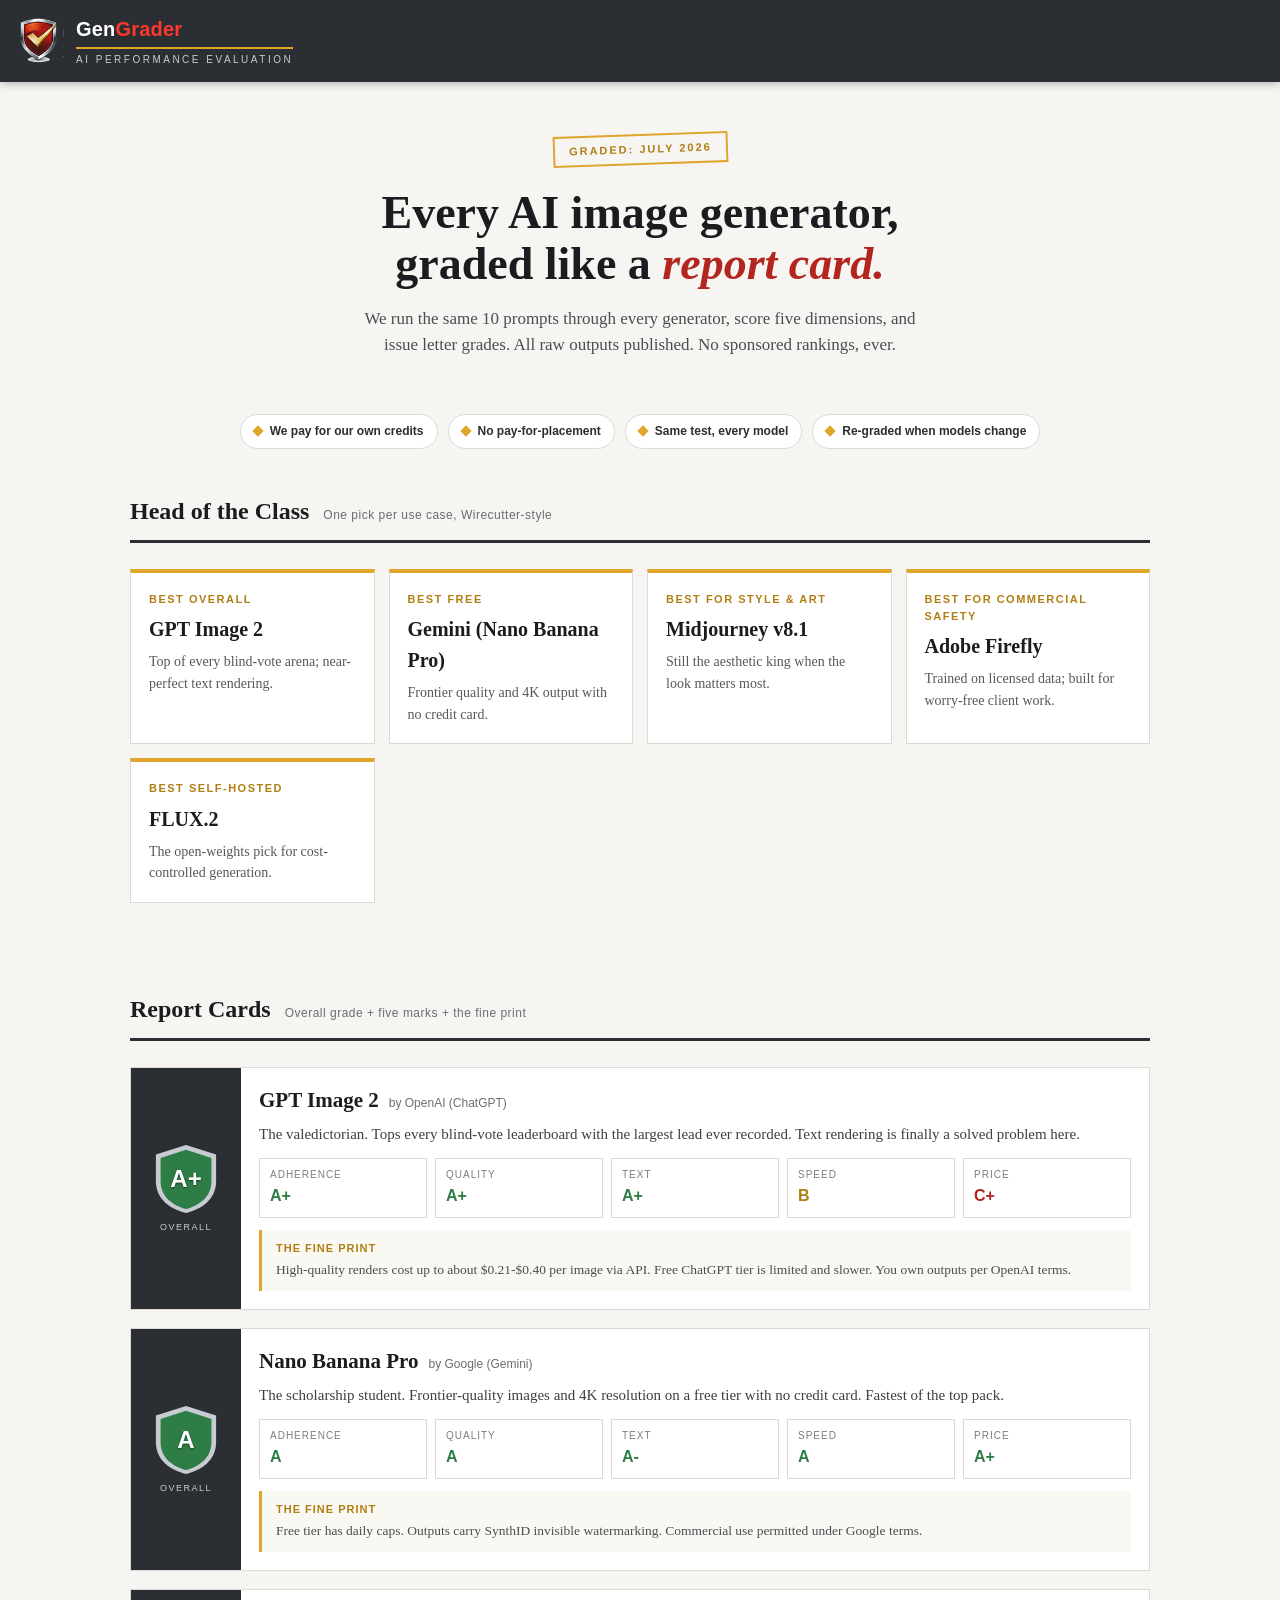
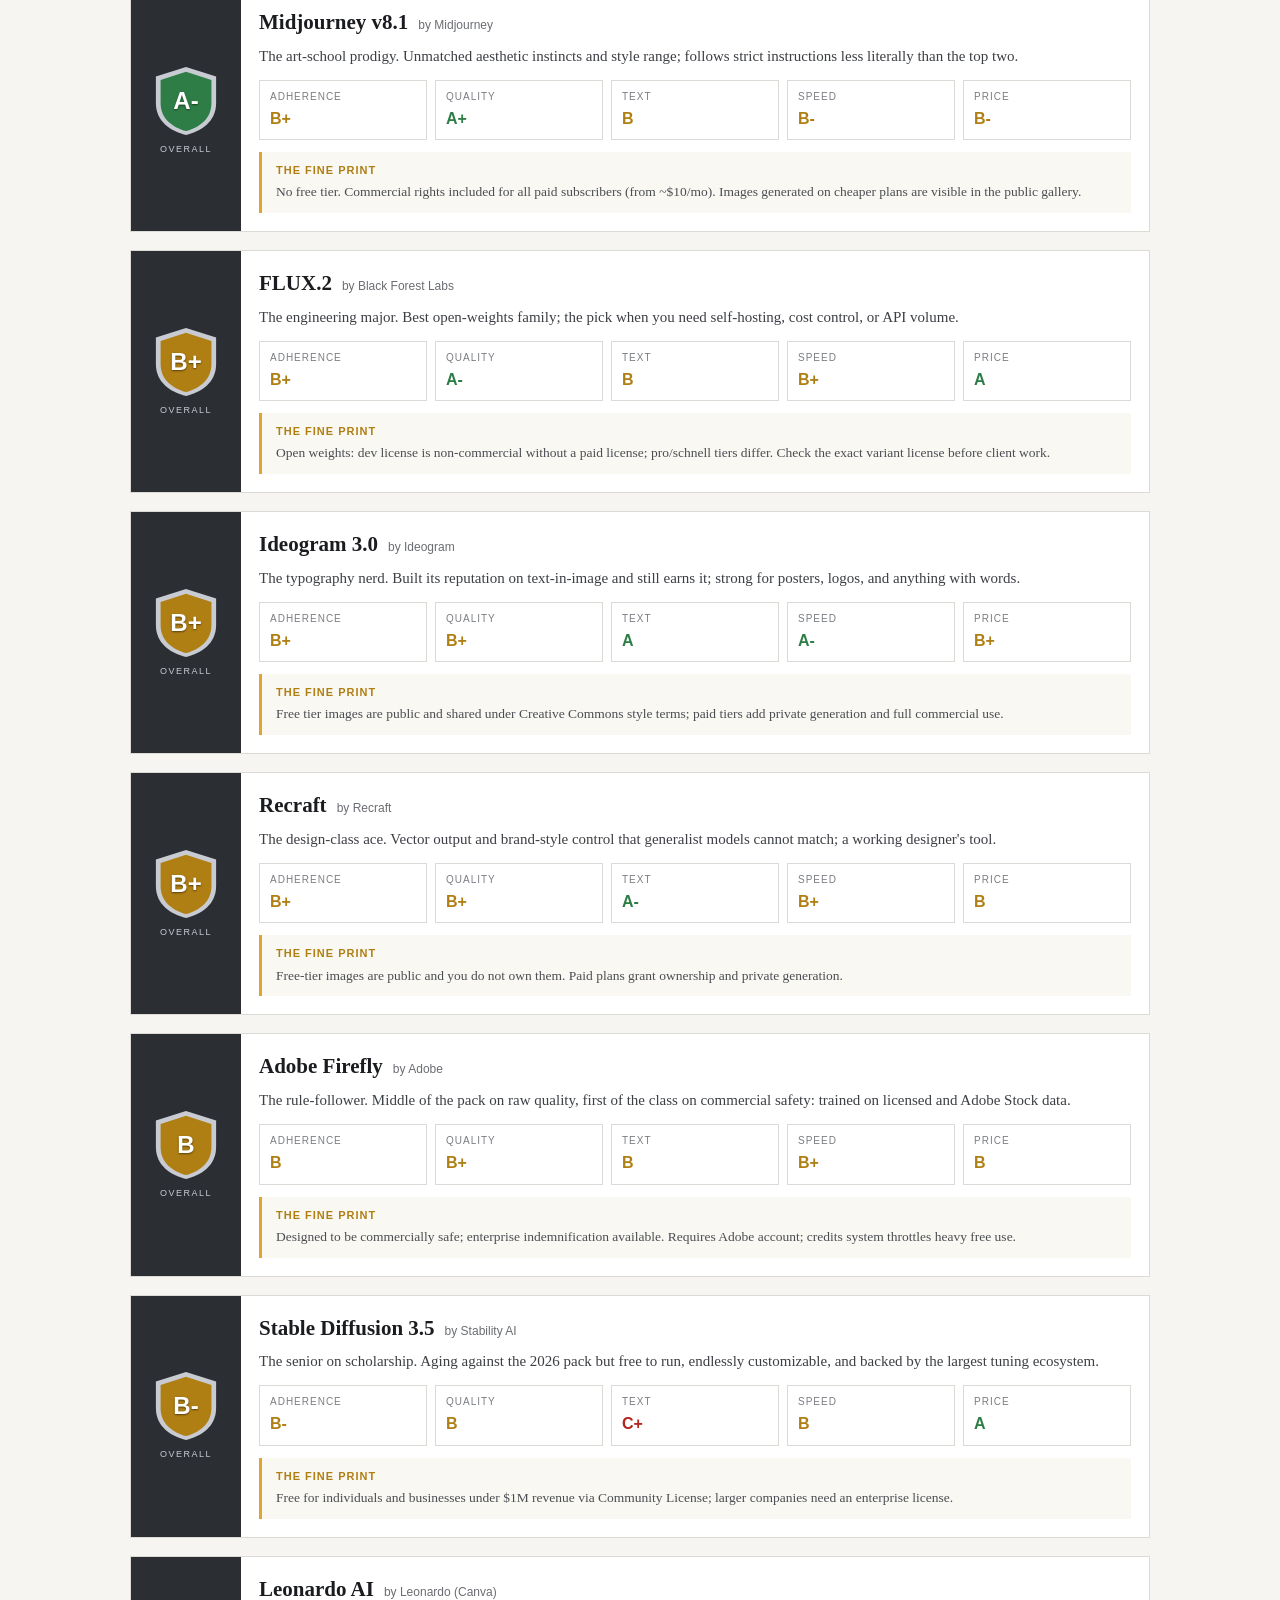
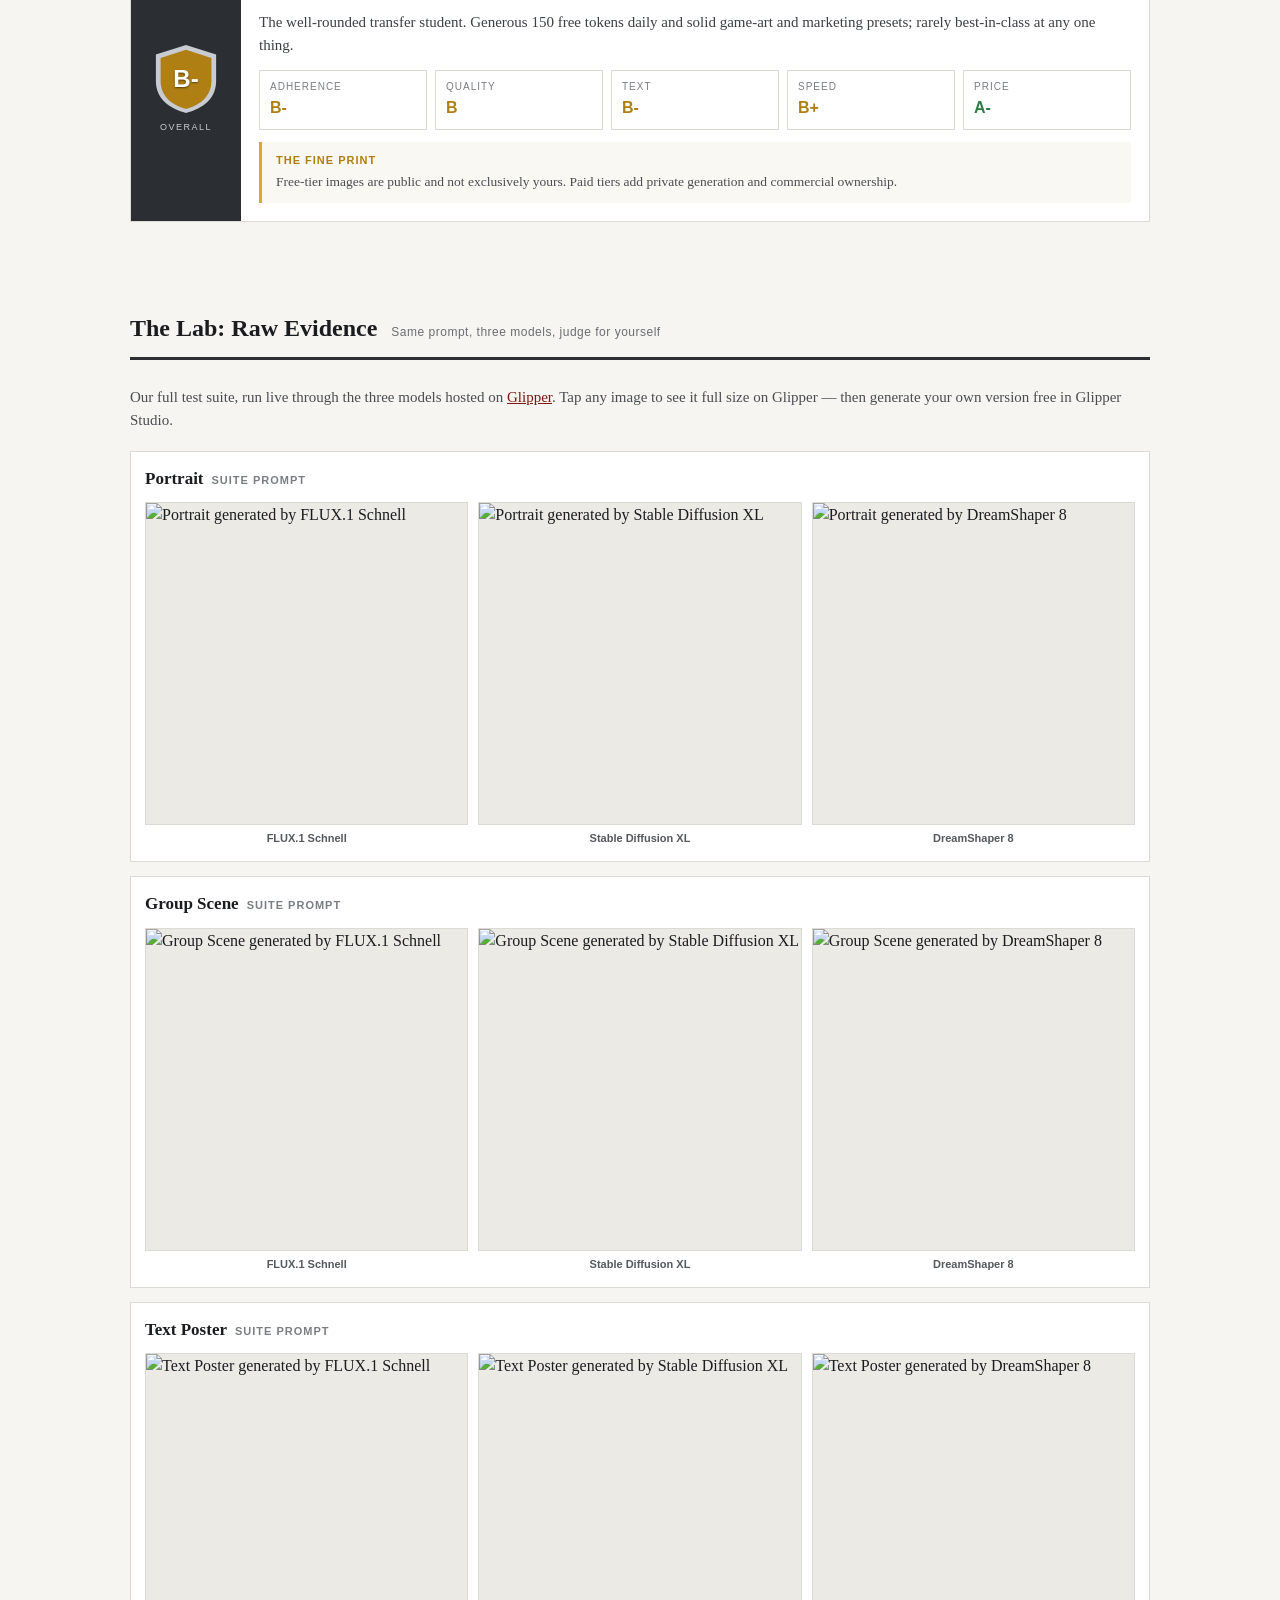
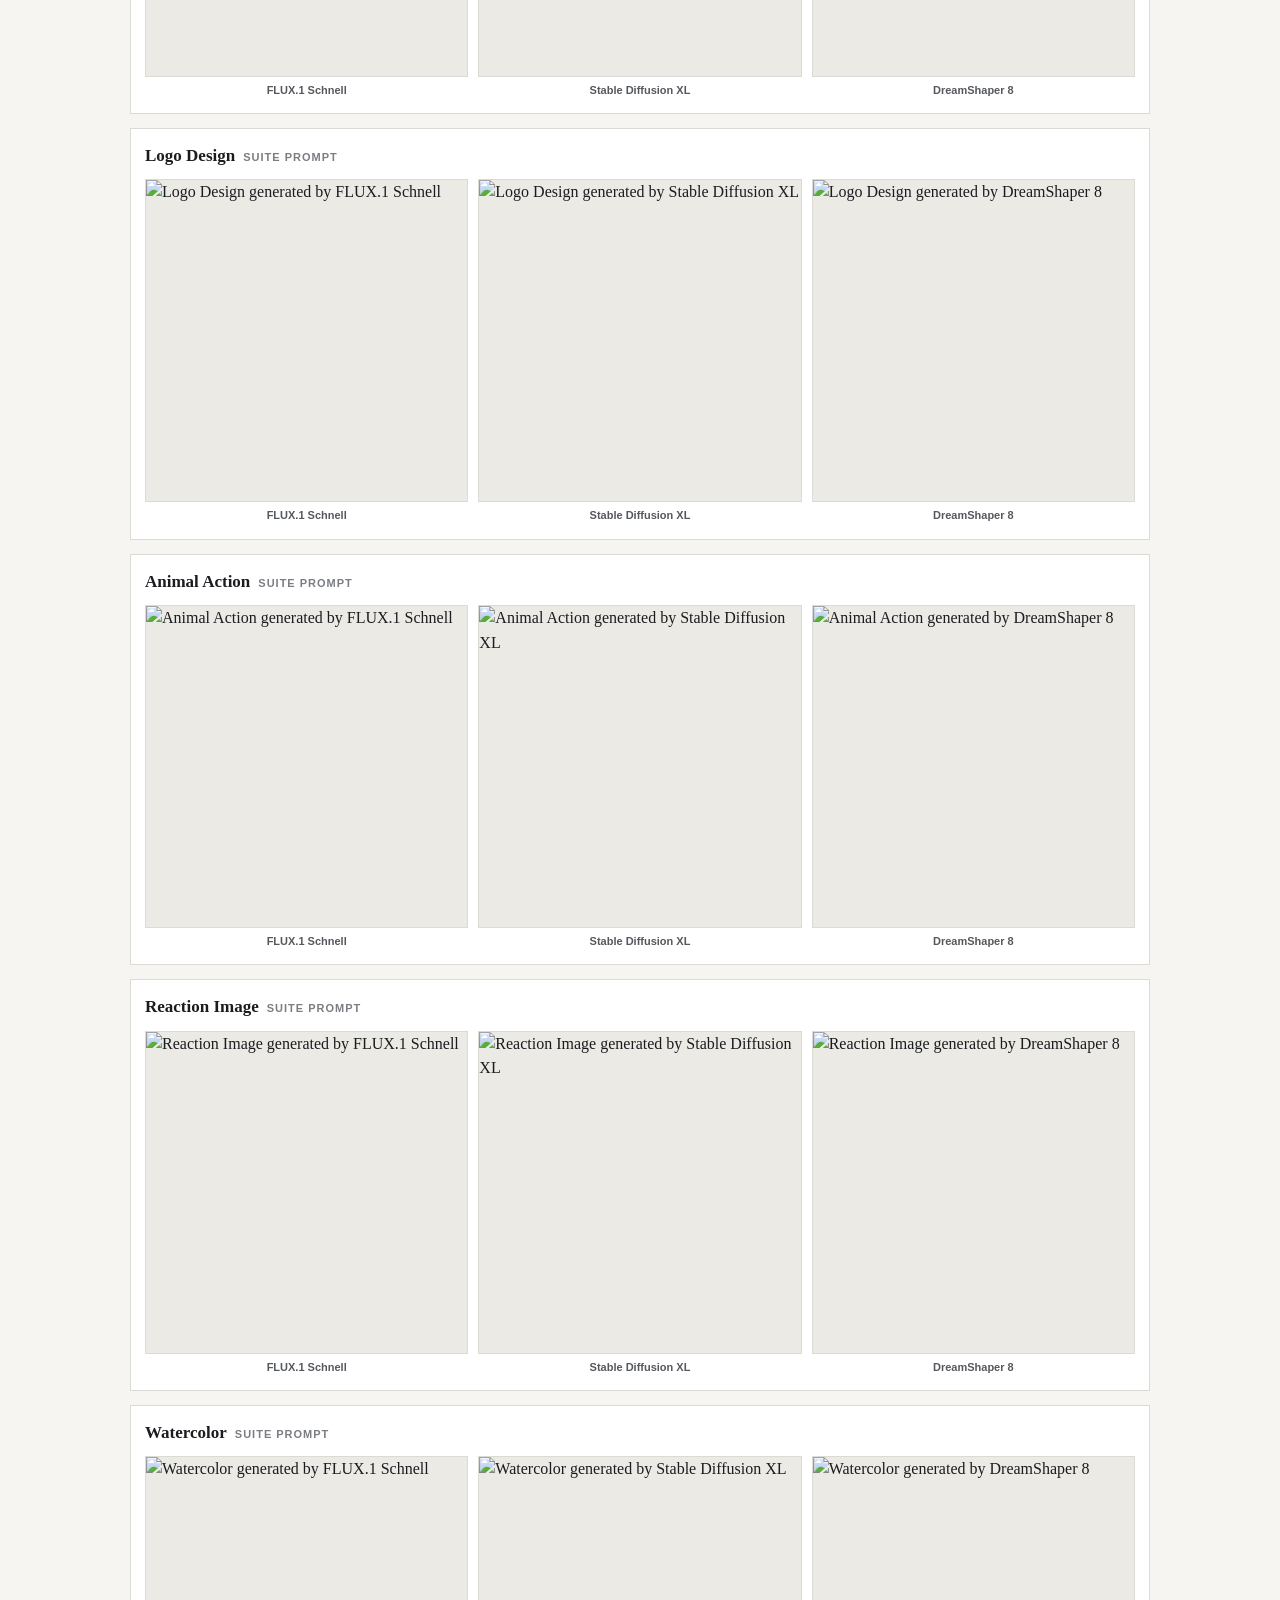
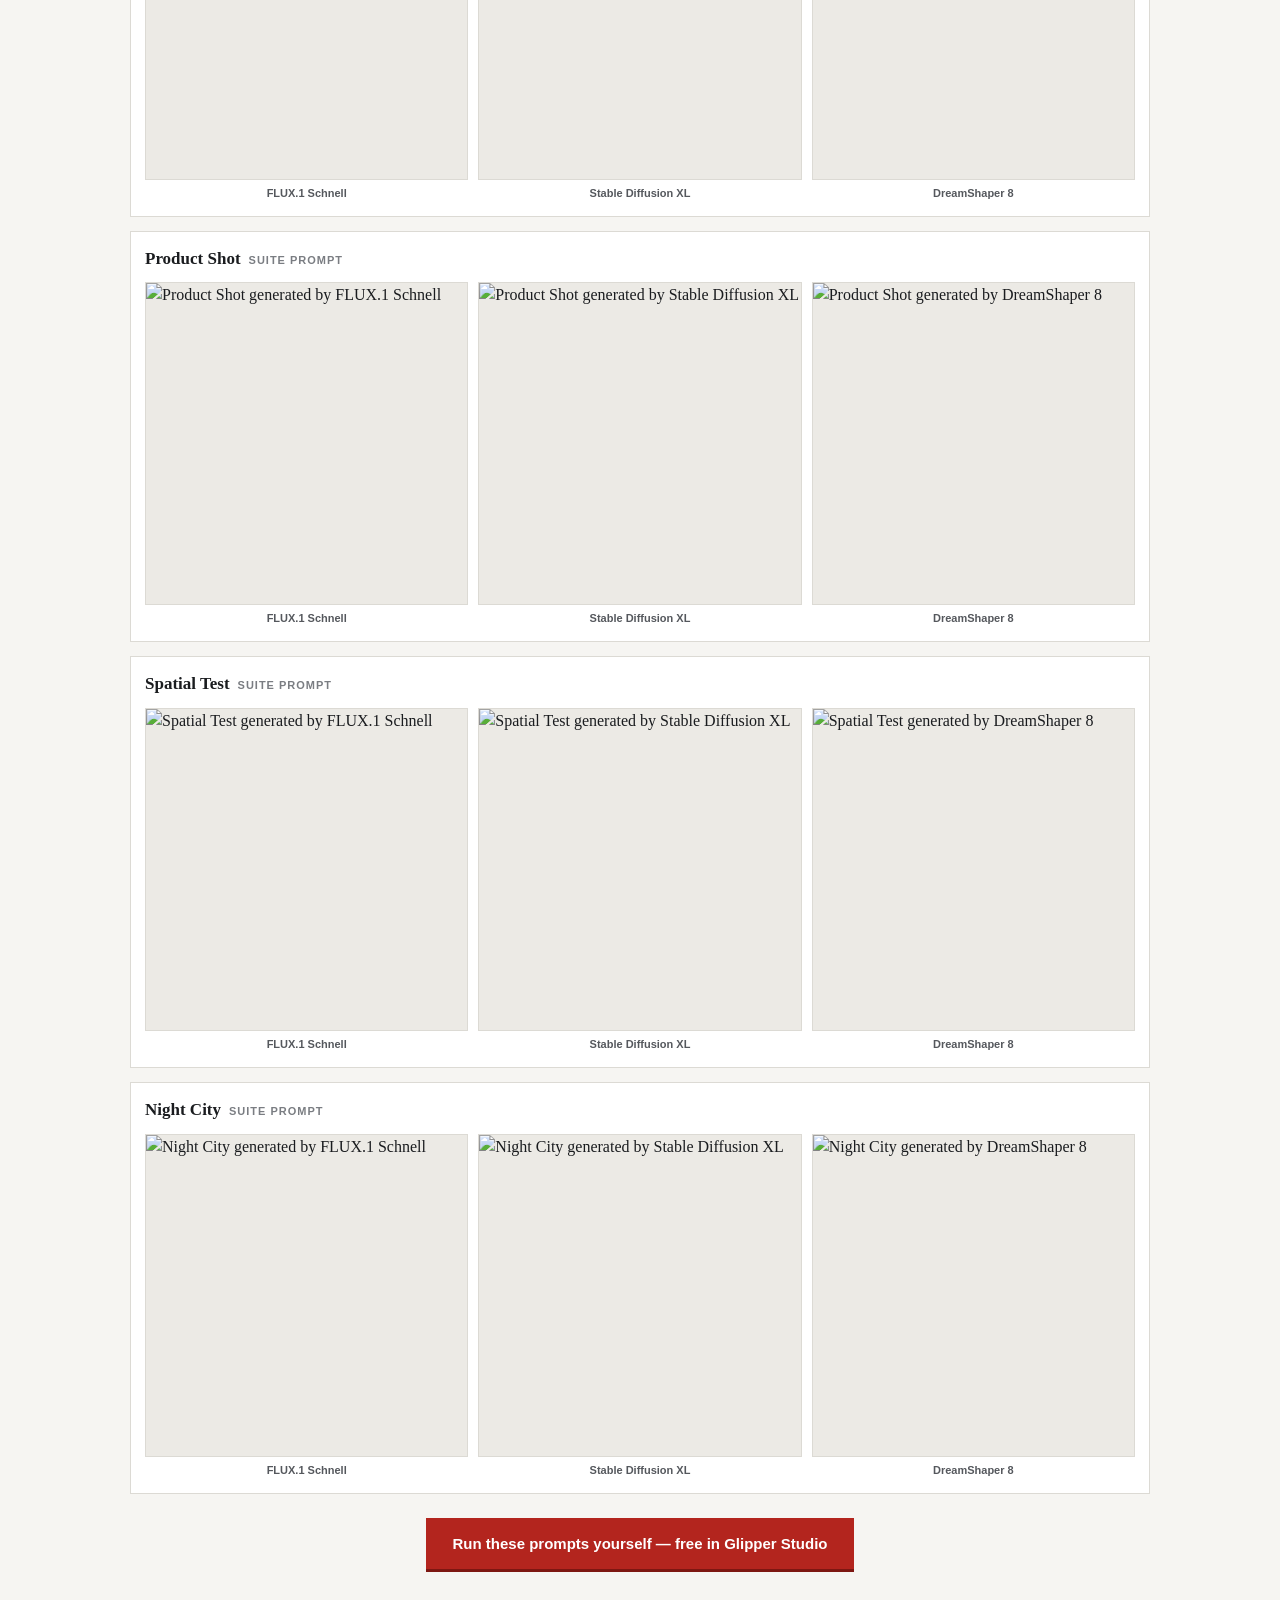
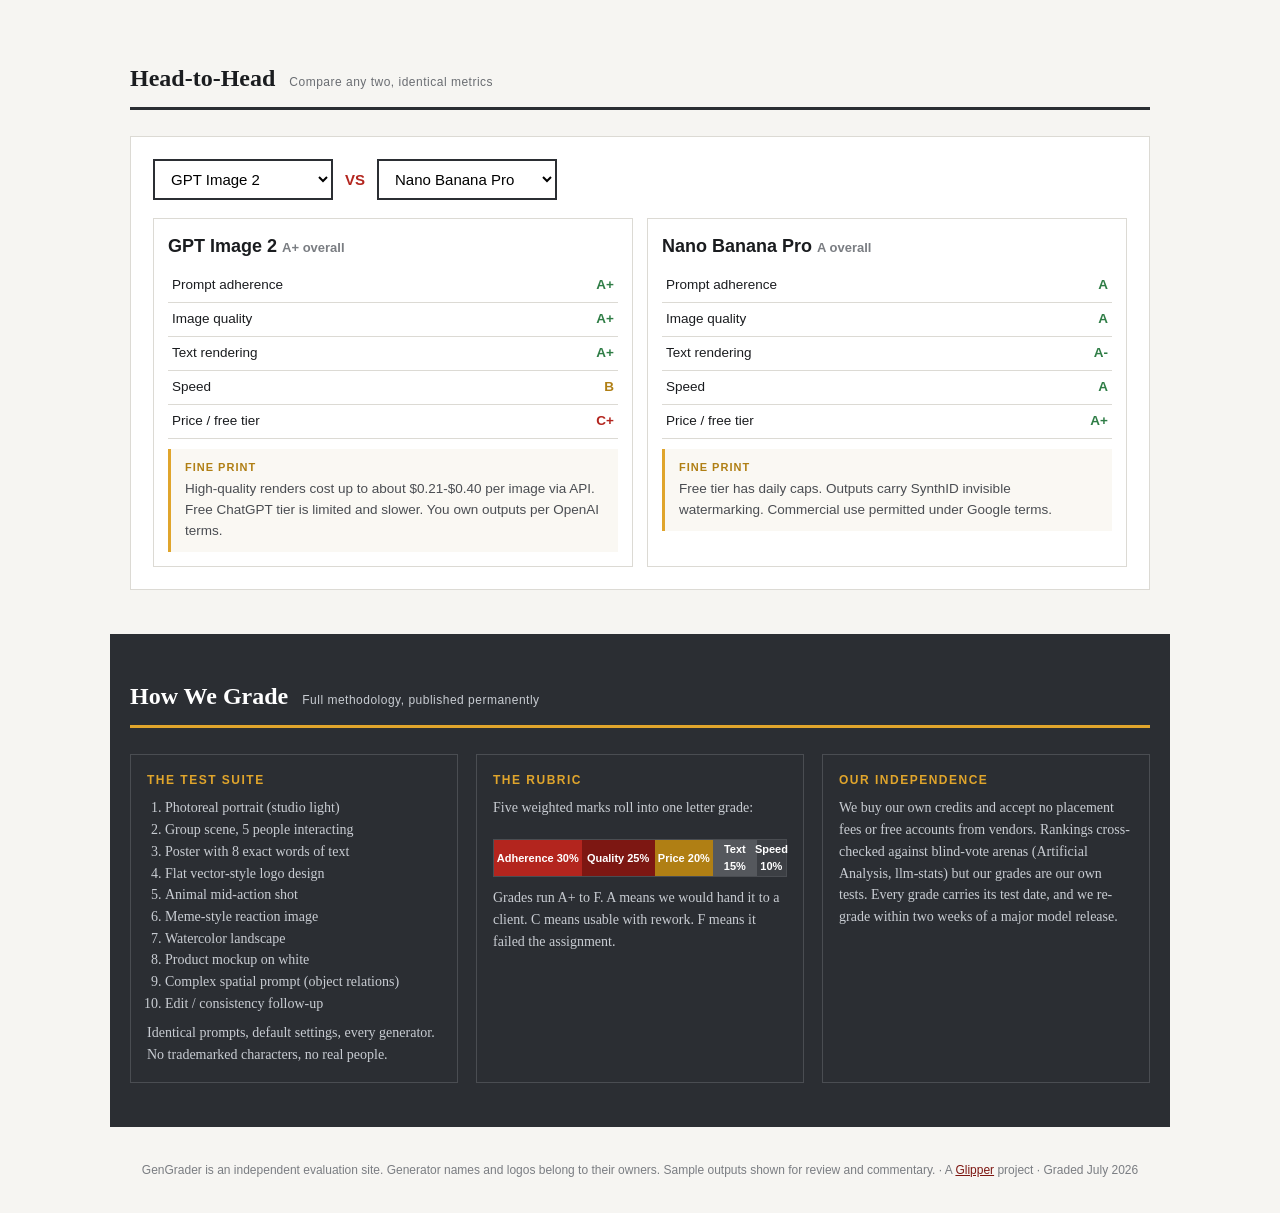
==== commit 16c49d37: "Add files via upload" ====
--- a/index.html
+++ b/index.html
@@ -15,10 +15,10 @@
 body{background:var(--paper);color:var(--ink);font-family:Georgia,'Times New Roman',serif;line-height:1.55}
 .util{font-family:'Helvetica Neue',Arial,sans-serif}
 header{background:var(--charcoal);color:#fff;padding:14px 20px;display:flex;align-items:center;gap:12px;position:sticky;top:0;z-index:50;box-shadow:0 2px 8px rgba(0,0,0,.25)}
-.shield{width:34px;height:38px;flex:none}
+.shield{width:44px;height:auto;flex:none}
 header h1{font-family:'Helvetica Neue',Arial,sans-serif;font-size:20px;font-weight:800;letter-spacing:.2px}
 header h1 .g2{color:var(--crimson);filter:brightness(1.5)}
-header .tag{margin-left:auto;font-family:'Helvetica Neue',Arial,sans-serif;font-size:11px;letter-spacing:1.5px;text-transform:uppercase;color:var(--steel)}
+header .tag{display:block;font-family:'Helvetica Neue',Arial,sans-serif;font-size:10px;letter-spacing:2.5px;text-transform:uppercase;color:var(--steel);border-top:2px solid var(--gold);padding-top:3px;margin-top:2px}
 .hero{max-width:860px;margin:0 auto;padding:52px 20px 30px;text-align:center}
 .hero .stamp{display:inline-block;border:2px solid var(--gold);color:var(--gold-dk);font-family:'Helvetica Neue',Arial,sans-serif;font-size:11px;font-weight:700;letter-spacing:2px;text-transform:uppercase;padding:5px 14px;transform:rotate(-2deg);margin-bottom:22px}
 .hero h2{font-size:clamp(30px,6vw,46px);line-height:1.12;font-weight:700}
@@ -93,9 +93,8 @@
 </head>
 <body>
 <header>
-<svg class="shield" viewBox="0 0 34 38" aria-hidden="true"><path d="M17 1 L33 6 V20 C33 30 25 35 17 37 C9 35 1 30 1 20 V6 Z" fill="#c8ccd2"/><path d="M17 4 L30 8 V20 C30 28 24 32 17 34 C10 32 4 28 4 20 V8 Z" fill="#b3251e"/><path d="M10 19 L15 25 L26 10 L23 8 L15 20 L12 16 Z" fill="#e0a52c"/></svg>
-<h1>Gen<span class="g2">Grader</span></h1>
-<span class="tag">AI Performance Evaluation</span>
+<img class="shield" src="[data-uri]" alt="GenGrader shield">
+<div><h1>Gen<span class="g2">Grader</span></h1><span class="tag">AI Performance Evaluation</span></div>
 </header>
 
 <div class="hero">
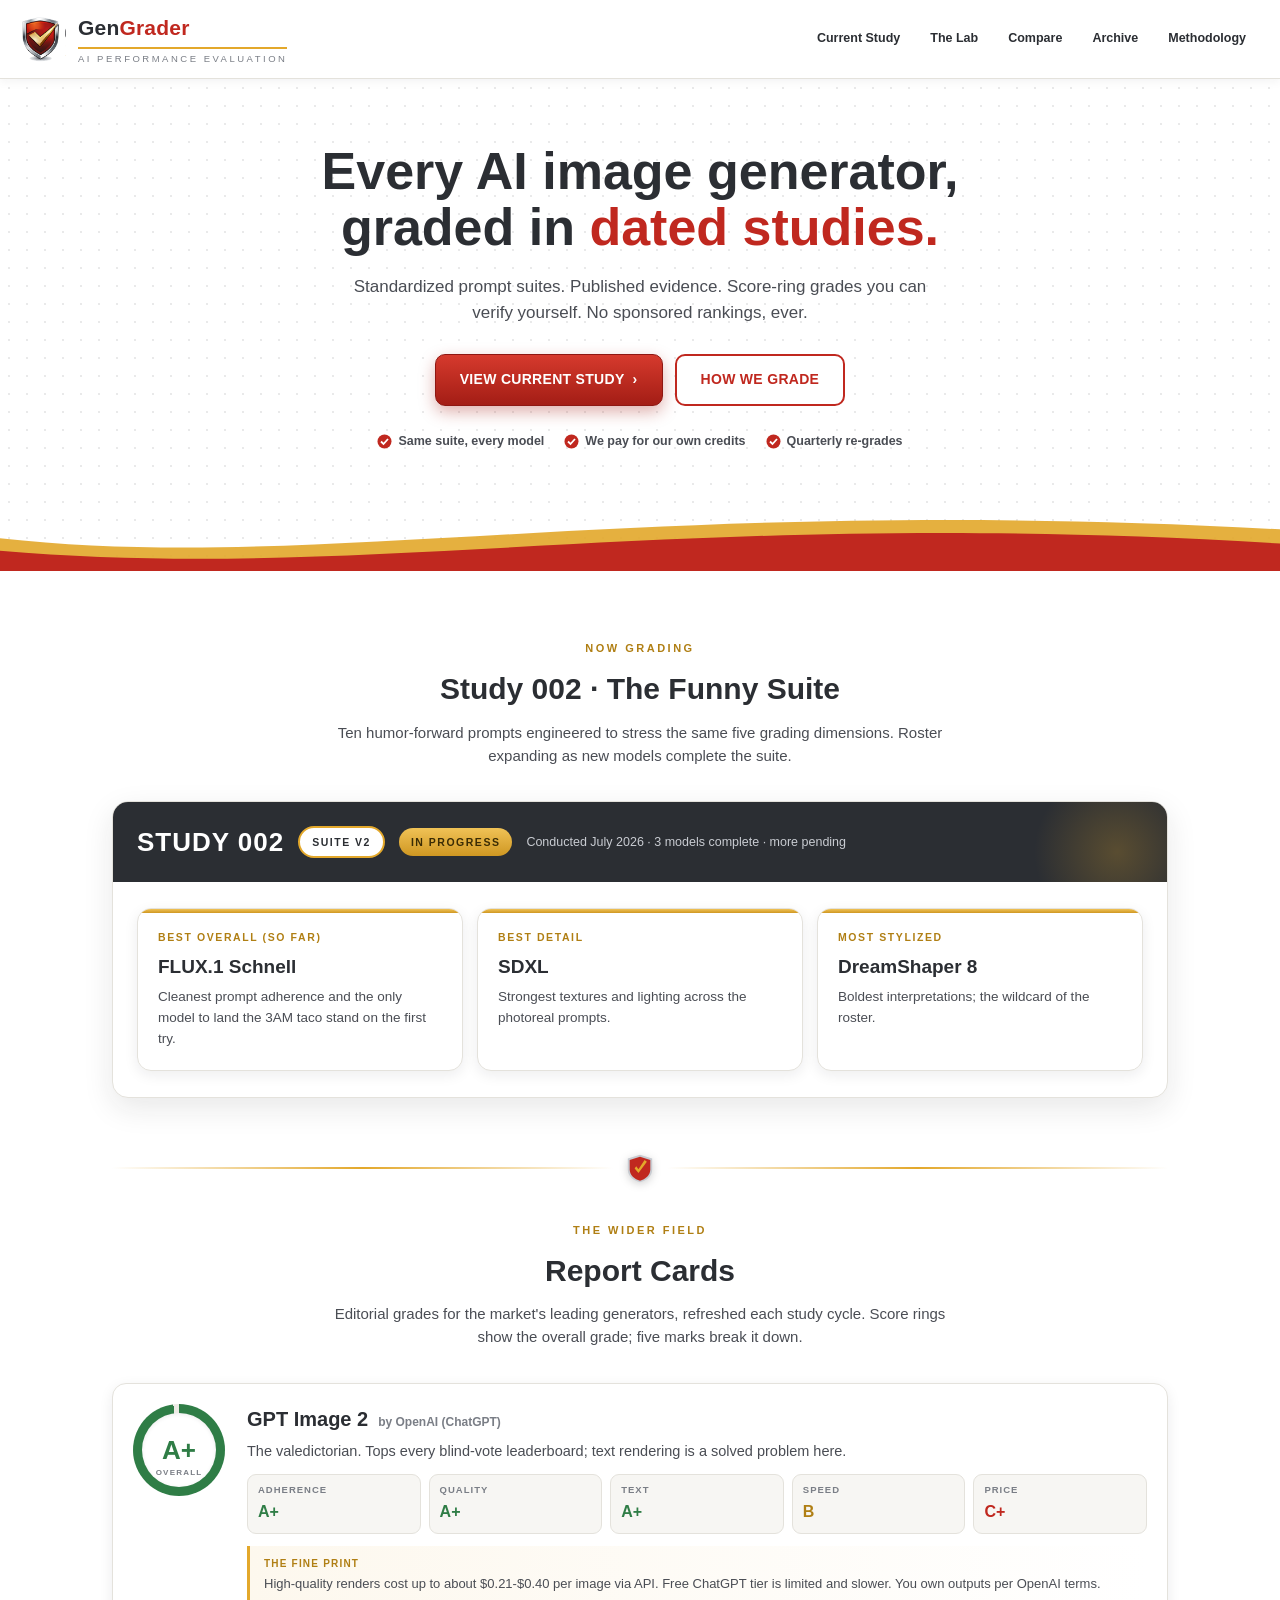
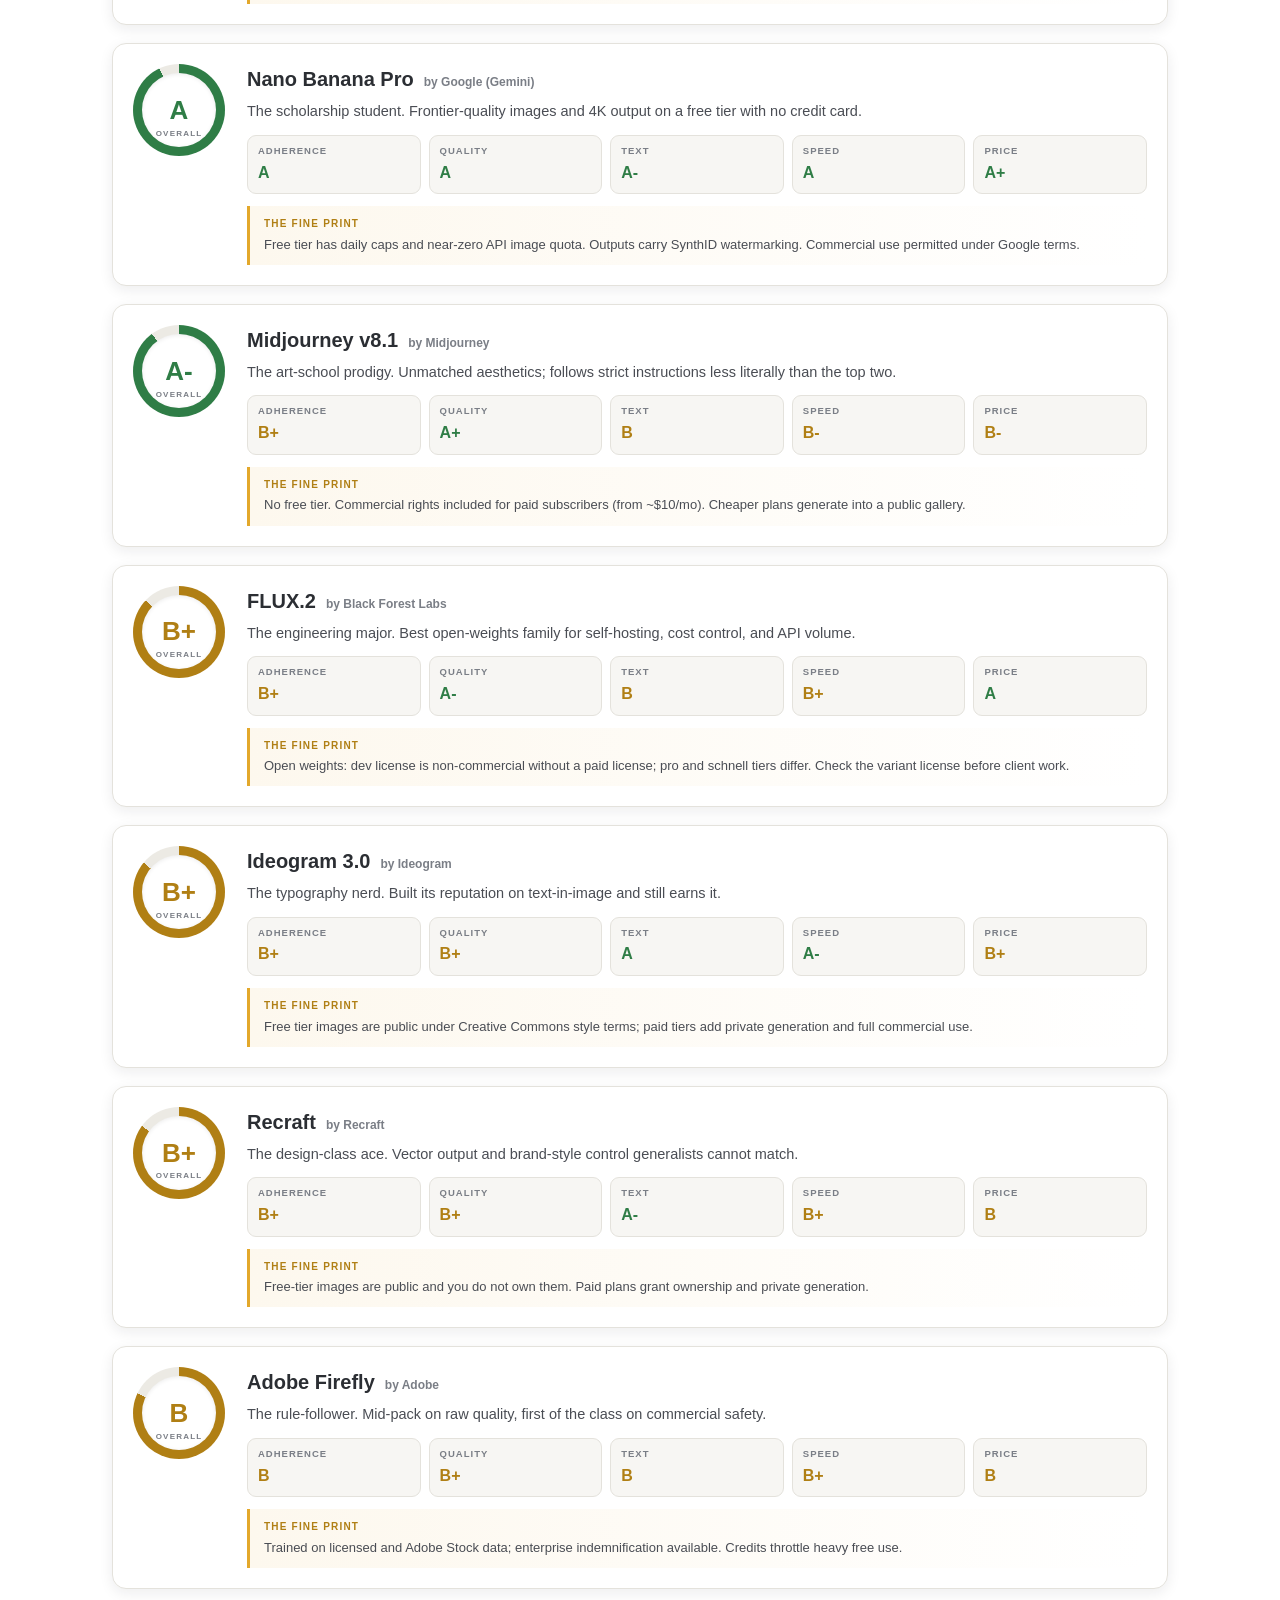
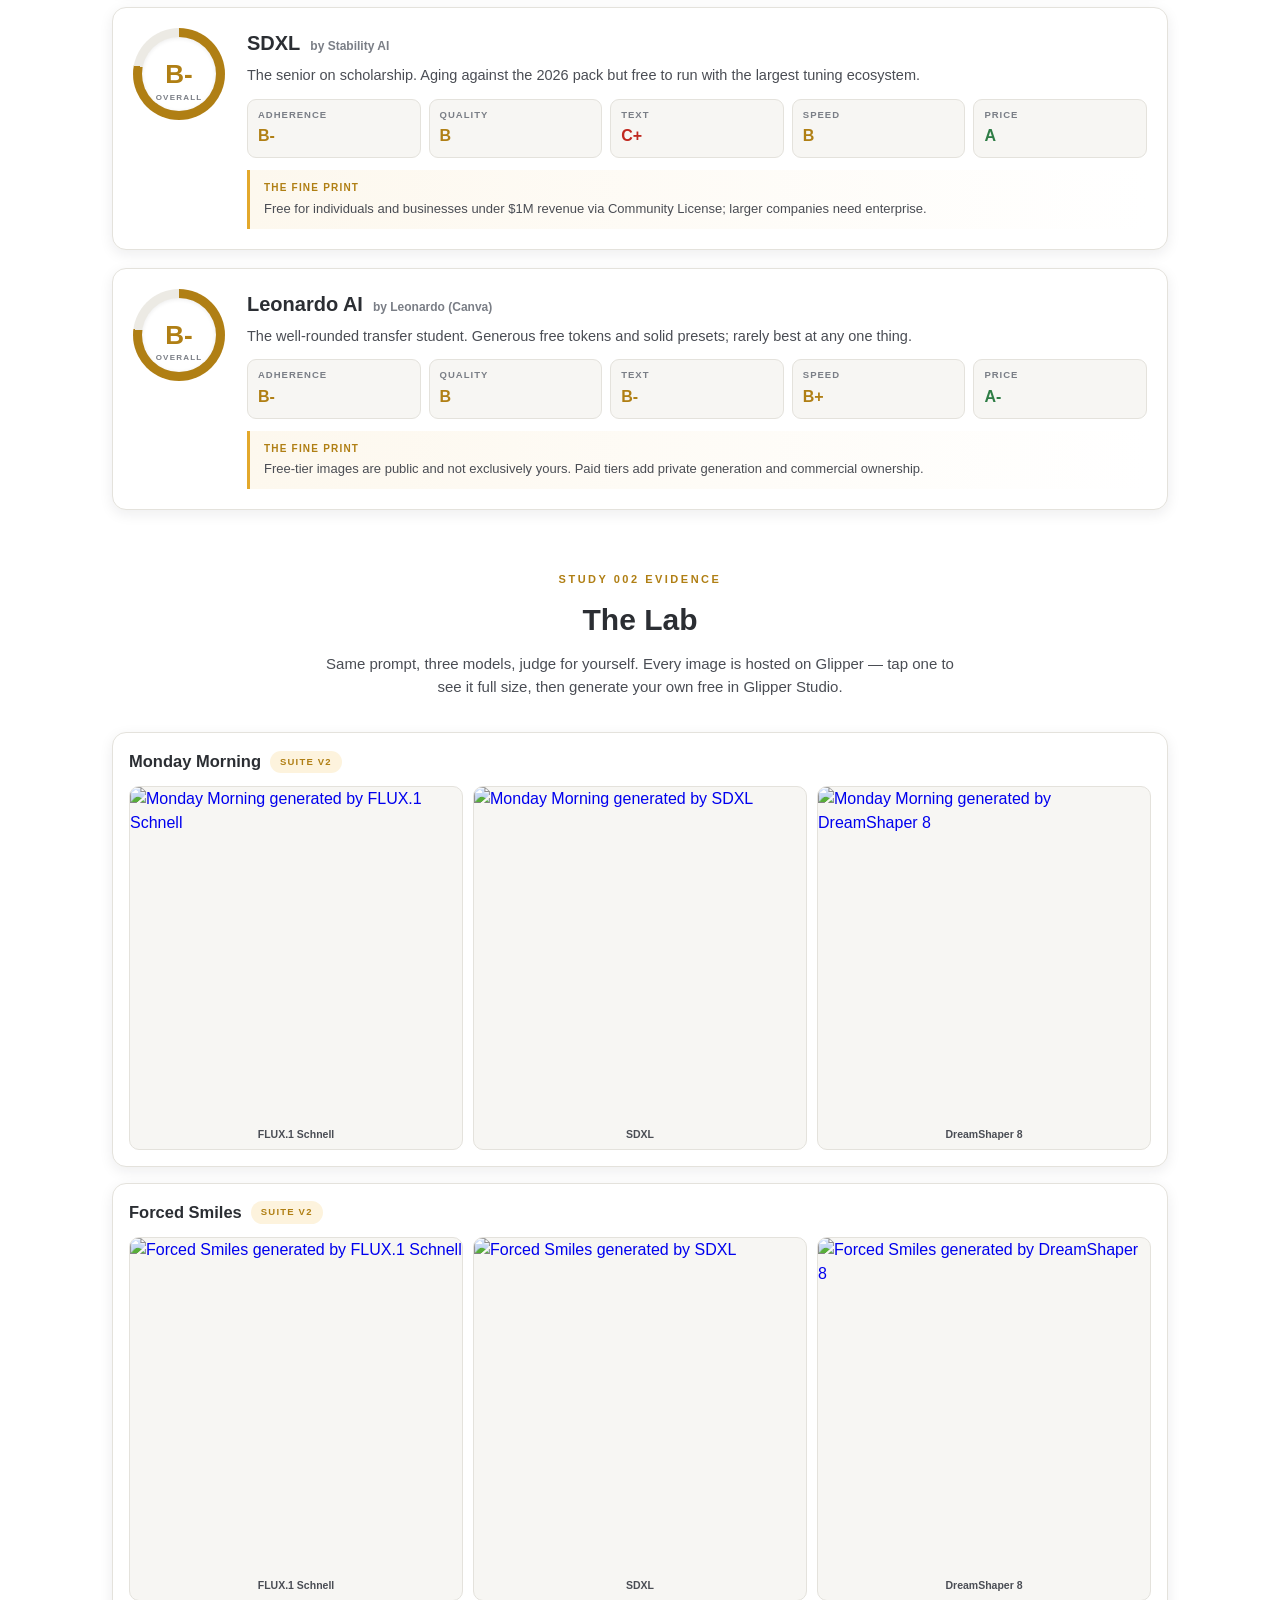
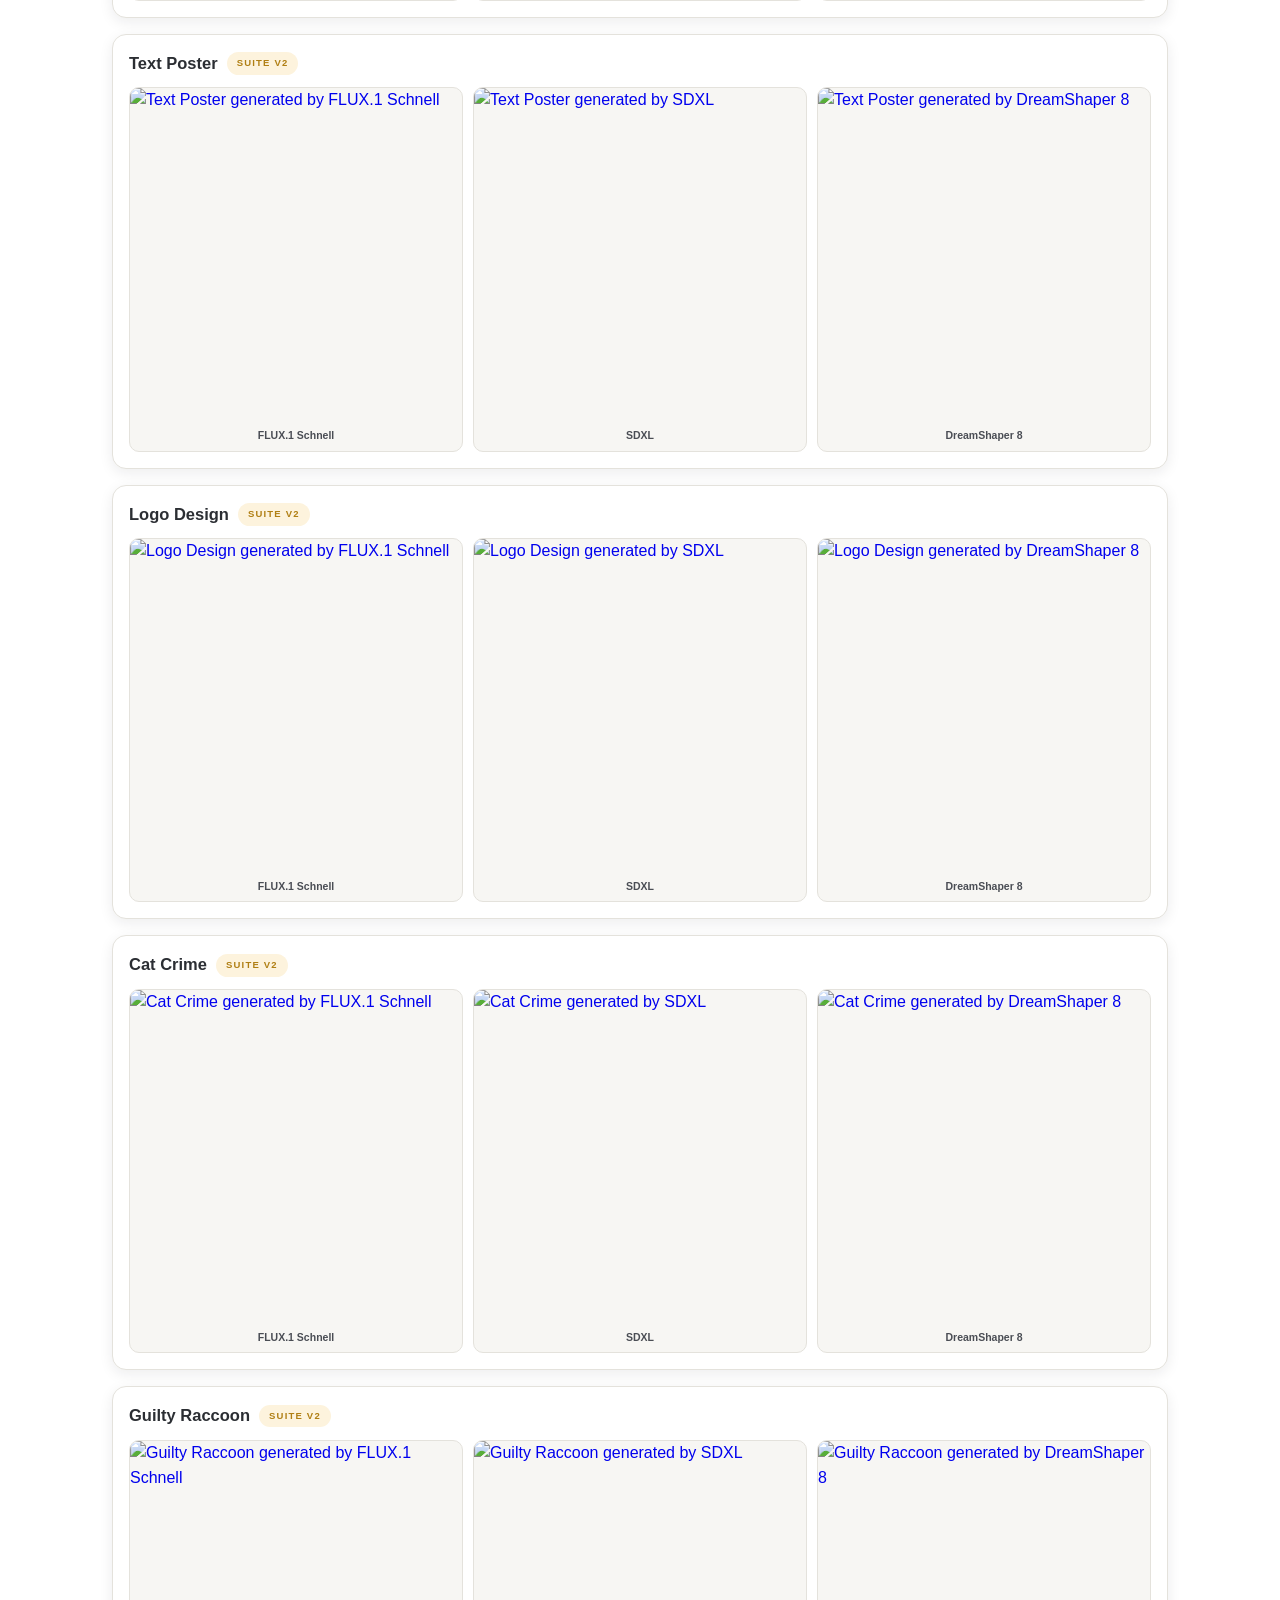
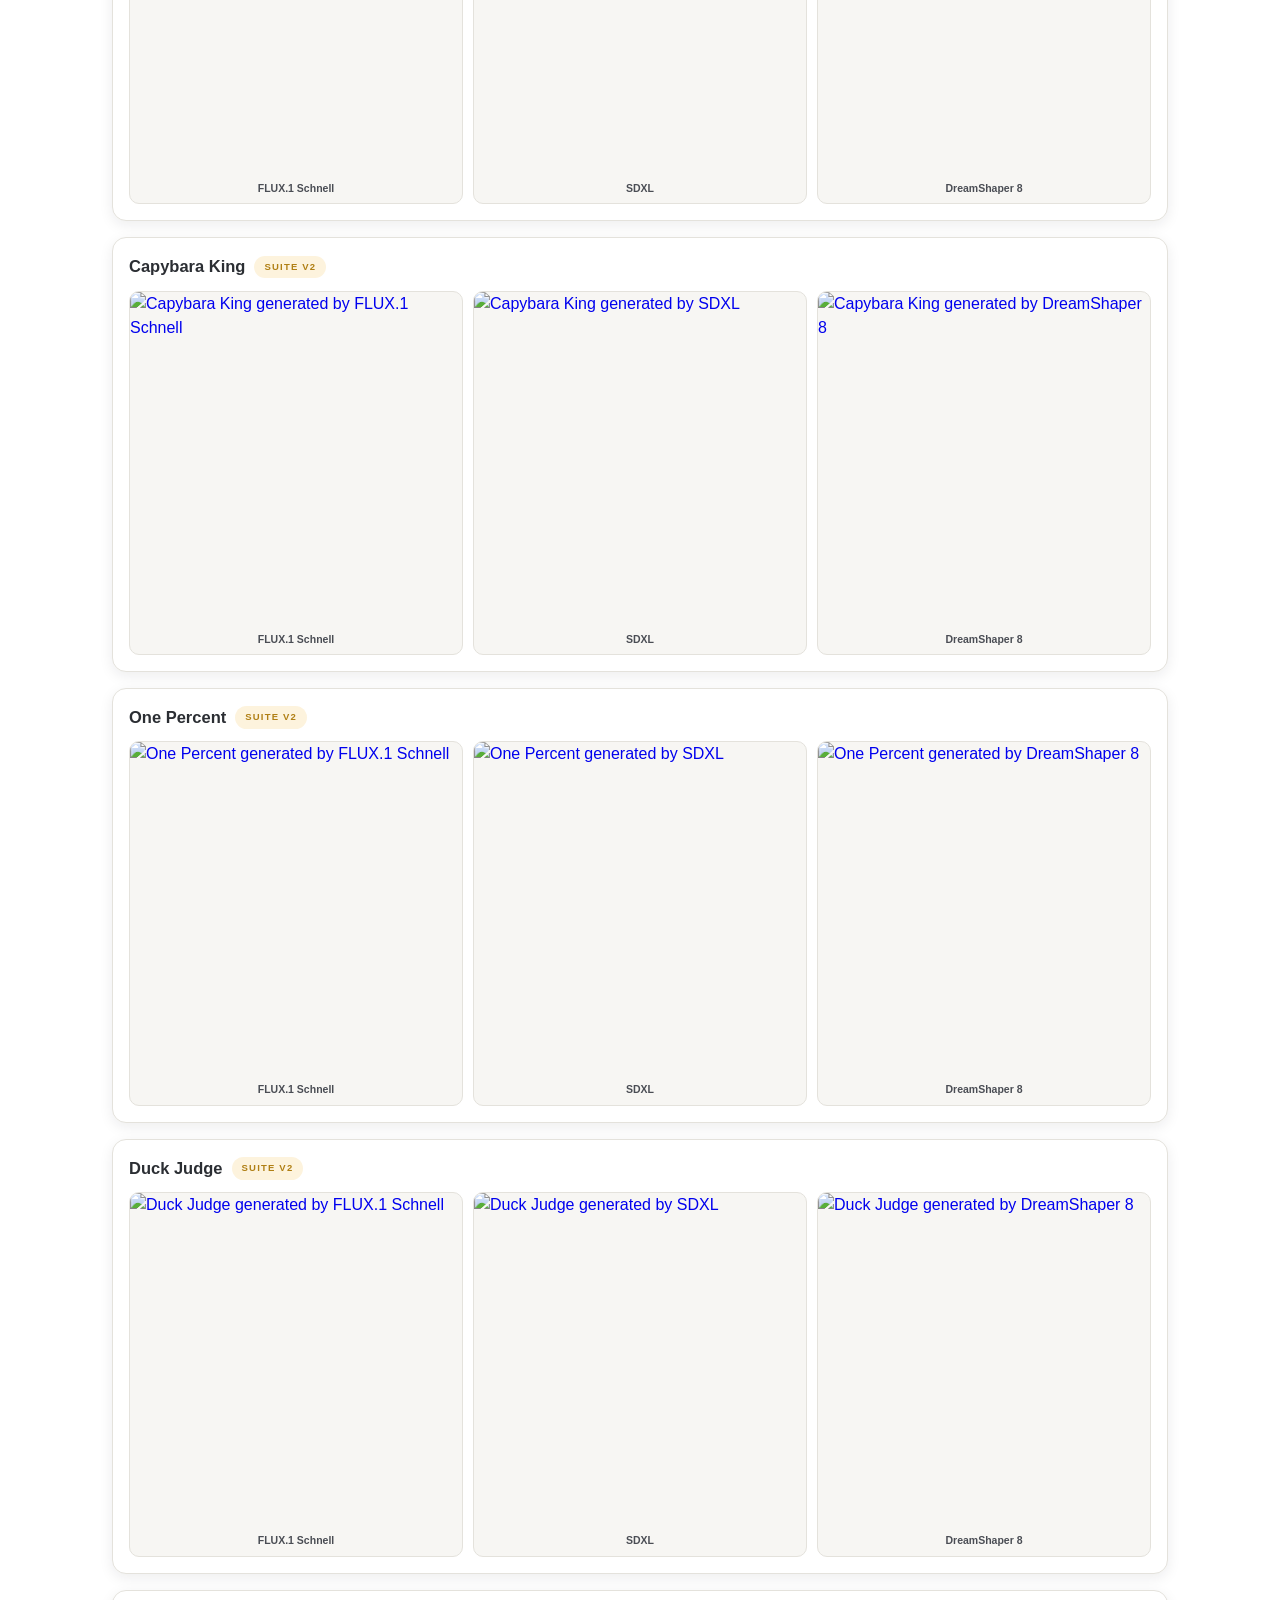
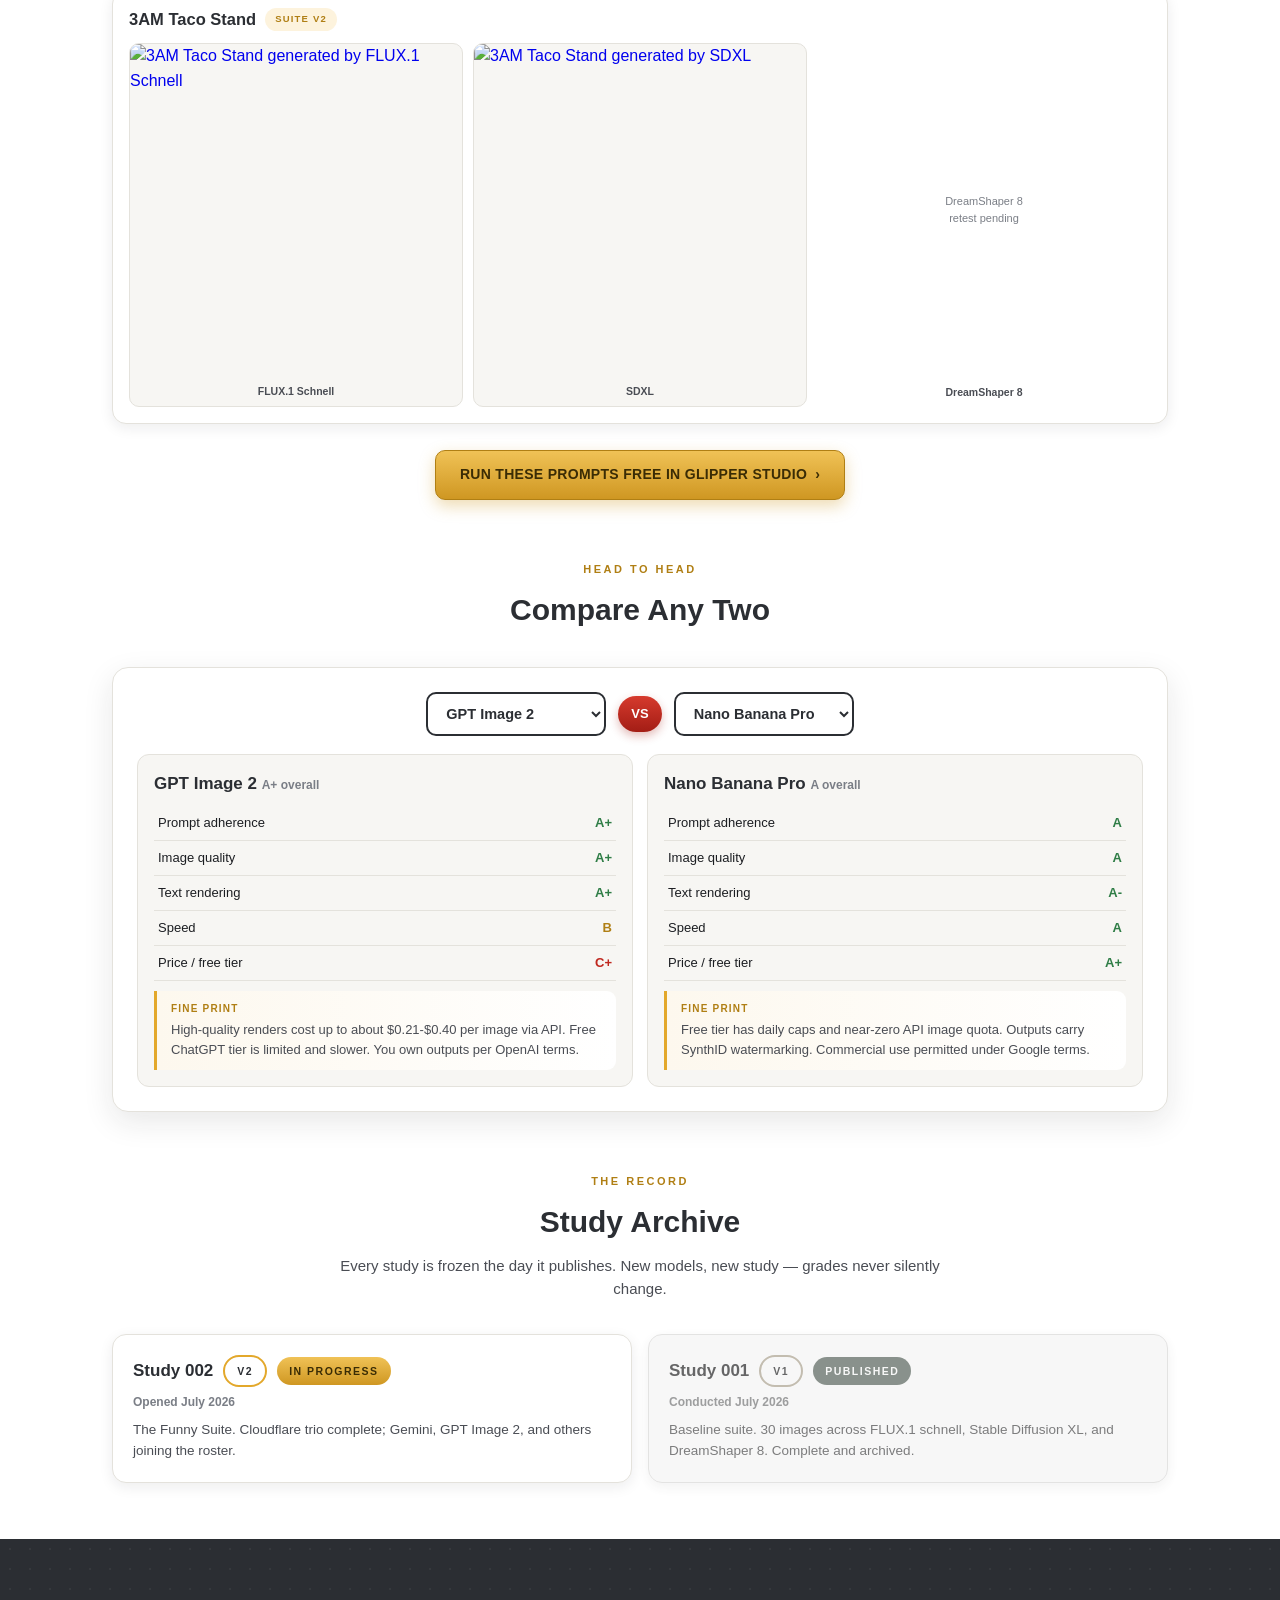
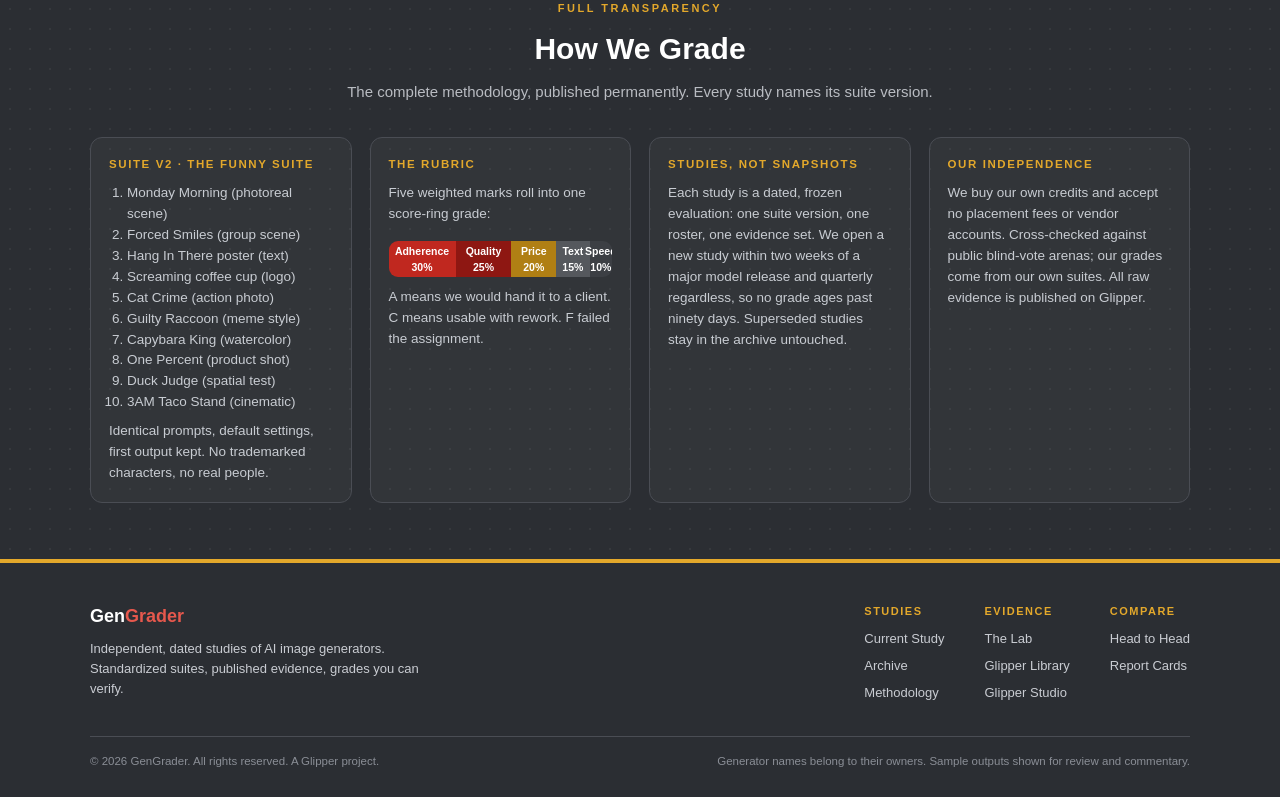
==== commit f3c9db86: "Add files via upload" ====
--- a/index.html
+++ b/index.html
@@ -4,139 +4,251 @@
 <meta charset="UTF-8">
 <meta name="viewport" content="width=device-width, initial-scale=1.0">
 <title>GenGrader - AI Image Generator Report Cards</title>
-<meta name="description" content="Independent letter grades for AI image generators. Standardized tests, transparent methodology, no sponsored rankings. Graded July 2026.">
+<meta name="description" content="Independent, dated studies grading AI image generators. Standardized suites, published evidence, no sponsored rankings.">
 <style>
 :root{
-  --steel:#c8ccd2; --charcoal:#2b2e33; --ink:#1a1c1f; --paper:#f6f5f2;
-  --crimson:#b3251e; --crimson-dk:#7d1712; --gold:#e0a52c; --gold-dk:#b07f14;
-  --line:#dcdad4; --pass:#2f7d46; --mid:#b07f14; --fail:#b3251e;
+  --red:#c0281f; --red-dk:#8e1712; --red-grad:linear-gradient(180deg,#d63a2d,#a31d15);
+  --gold:#e3a82b; --gold-dk:#b07f14; --gold-grad:linear-gradient(180deg,#f0c256,#cf9722);
+  --char:#2b2e33; --ink:#1c1e22; --body:#4a4d54; --mut:#7a7e86;
+  --paper:#ffffff; --off:#f7f6f3; --line:#e4e2dc;
+  --shadow:0 10px 30px rgba(28,30,34,.10); --shadow-sm:0 4px 14px rgba(28,30,34,.08);
 }
 *{margin:0;padding:0;box-sizing:border-box}
-body{background:var(--paper);color:var(--ink);font-family:Georgia,'Times New Roman',serif;line-height:1.55}
-.util{font-family:'Helvetica Neue',Arial,sans-serif}
-header{background:var(--charcoal);color:#fff;padding:14px 20px;display:flex;align-items:center;gap:12px;position:sticky;top:0;z-index:50;box-shadow:0 2px 8px rgba(0,0,0,.25)}
+html{scroll-behavior:smooth}
+body{background:var(--paper);color:var(--ink);font-family:'Helvetica Neue',Arial,sans-serif;line-height:1.55}
+.dots{background-image:radial-gradient(rgba(43,46,51,.10) 1.1px,transparent 1.1px);background-size:18px 18px}
+
+/* ---------- header (LOGO BLOCK PRESERVED - DO NOT ALTER) ---------- */
+header{background:#fff;border-bottom:1px solid var(--line);padding:12px 22px;display:flex;align-items:center;gap:12px;position:sticky;top:0;z-index:60;box-shadow:0 2px 10px rgba(28,30,34,.06)}
 .shield{width:44px;height:auto;flex:none}
-header h1{font-family:'Helvetica Neue',Arial,sans-serif;font-size:20px;font-weight:800;letter-spacing:.2px}
-header h1 .g2{color:var(--crimson);filter:brightness(1.5)}
-header .tag{display:block;font-family:'Helvetica Neue',Arial,sans-serif;font-size:10px;letter-spacing:2.5px;text-transform:uppercase;color:var(--steel);border-top:2px solid var(--gold);padding-top:3px;margin-top:2px}
-.hero{max-width:860px;margin:0 auto;padding:52px 20px 30px;text-align:center}
-.hero .stamp{display:inline-block;border:2px solid var(--gold);color:var(--gold-dk);font-family:'Helvetica Neue',Arial,sans-serif;font-size:11px;font-weight:700;letter-spacing:2px;text-transform:uppercase;padding:5px 14px;transform:rotate(-2deg);margin-bottom:22px}
-.hero h2{font-size:clamp(30px,6vw,46px);line-height:1.12;font-weight:700}
-.hero h2 em{font-style:italic;color:var(--crimson)}
-.hero p{margin-top:16px;font-size:17px;color:#4a4d52;max-width:560px;margin-left:auto;margin-right:auto}
-.pledge{max-width:860px;margin:26px auto 0;padding:0 20px;display:flex;gap:10px;flex-wrap:wrap;justify-content:center}
-.pledge span{font-family:'Helvetica Neue',Arial,sans-serif;font-size:12px;font-weight:600;background:#fff;border:1px solid var(--line);padding:7px 13px;border-radius:99px;color:var(--charcoal)}
-.pledge span::before{content:"";display:inline-block;width:8px;height:8px;background:var(--gold);margin-right:8px;transform:rotate(45deg)}
-section{max-width:1060px;margin:0 auto;padding:44px 20px}
-.sechead{display:flex;align-items:baseline;gap:14px;border-bottom:3px solid var(--charcoal);padding-bottom:10px;margin-bottom:26px}
-.sechead h3{font-size:24px;font-weight:700}
-.sechead .sub{font-family:'Helvetica Neue',Arial,sans-serif;font-size:12px;color:#6a6d72;letter-spacing:.5px}
-.winners{display:grid;grid-template-columns:repeat(auto-fit,minmax(215px,1fr));gap:14px}
-.winner{background:#fff;border:1px solid var(--line);border-top:4px solid var(--gold);padding:18px}
-.winner .cat{font-family:'Helvetica Neue',Arial,sans-serif;font-size:11px;font-weight:700;letter-spacing:1.5px;text-transform:uppercase;color:var(--gold-dk)}
-.winner .name{font-size:20px;font-weight:700;margin-top:6px}
-.winner .why{font-size:14px;color:#55585d;margin-top:6px}
+header h1{font-size:21px;font-weight:800;letter-spacing:.2px;color:var(--char)}
+header h1 .g2{color:var(--red)}
+header .tag{display:block;font-size:9.5px;letter-spacing:2.5px;text-transform:uppercase;color:var(--mut);border-top:2px solid var(--gold);padding-top:3px;margin-top:2px}
+header nav{margin-left:auto;display:flex;gap:6px}
+header nav a{font-size:12.5px;font-weight:700;color:var(--char);text-decoration:none;padding:8px 12px;border-radius:8px}
+header nav a:hover{background:var(--off);color:var(--red)}
+
+/* ---------- buttons (brand kit) ---------- */
+.btn{display:inline-flex;align-items:center;gap:8px;font-weight:800;font-size:14px;letter-spacing:.3px;text-decoration:none;border-radius:10px;padding:13px 24px;transition:transform .15s,box-shadow .15s}
+.btn:hover{transform:translateY(-1px)}
+.btn-red{background:var(--red-grad);color:#fff;box-shadow:0 6px 16px rgba(163,29,21,.35);border:1px solid #8e1712}
+.btn-gold{background:var(--gold-grad);color:#3a2c05;box-shadow:0 6px 16px rgba(207,151,34,.35);border:1px solid #b07f14}
+.btn-dark{background:var(--char);color:#fff;box-shadow:var(--shadow-sm)}
+.btn-line{background:#fff;color:var(--red);border:2px solid var(--red)}
+.btn .arr{font-weight:900}
+
+/* ---------- hero ---------- */
+.hero{position:relative;overflow:hidden;padding:64px 22px 120px;text-align:center}
+.hero h2{font-size:clamp(32px,6vw,52px);font-weight:800;line-height:1.08;color:var(--char)}
+.hero h2 .r{color:var(--red)}
+.hero p.sub{margin:18px auto 0;max-width:600px;font-size:17px;color:var(--body)}
+.hero .ctas{margin-top:28px;display:flex;gap:12px;justify-content:center;flex-wrap:wrap}
+.checkrow{margin-top:26px;display:flex;gap:20px;justify-content:center;flex-wrap:wrap}
+.checkrow span{font-size:12.5px;font-weight:700;color:var(--body);display:inline-flex;align-items:center;gap:6px}
+.checkrow svg{width:15px;height:15px;flex:none}
+.swoosh{position:absolute;left:0;right:0;bottom:-2px;width:100%;height:auto;pointer-events:none}
+
+/* ---------- section scaffolding ---------- */
+section{max-width:1100px;margin:0 auto;padding:56px 22px}
+.divider{display:flex;align-items:center;gap:14px;margin:0 auto 34px;max-width:1100px;padding:0 22px}
+.divider .ln{flex:1;height:2px;background:linear-gradient(90deg,transparent,var(--gold),transparent)}
+.divider svg{width:26px;height:29px;flex:none;filter:drop-shadow(0 2px 4px rgba(0,0,0,.18))}
+.sechead{text-align:center;margin-bottom:34px}
+.sechead .kicker{font-size:11px;font-weight:800;letter-spacing:2.5px;text-transform:uppercase;color:var(--gold-dk)}
+.sechead h3{font-size:30px;font-weight:800;color:var(--char);margin-top:6px}
+.sechead p{margin-top:8px;color:var(--body);font-size:15px;max-width:640px;margin-left:auto;margin-right:auto}
+
+/* ---------- study masthead ---------- */
+.study-hero{background:#fff;border:1px solid var(--line);border-radius:16px;box-shadow:var(--shadow);overflow:hidden}
+.study-top{background:var(--char);color:#fff;padding:20px 24px;display:flex;align-items:center;gap:14px;flex-wrap:wrap;position:relative;overflow:hidden}
+.study-top::after{content:"";position:absolute;right:-40px;top:-40px;width:180px;height:180px;background:radial-gradient(circle,rgba(227,168,43,.25),transparent 65%)}
+.study-num{font-size:26px;font-weight:900;letter-spacing:1px}
+.study-meta{font-size:12.5px;color:#c9ccd2}
+.badge{font-size:10.5px;font-weight:900;letter-spacing:1.5px;text-transform:uppercase;padding:6px 12px;border-radius:99px}
+.badge-live{background:var(--gold-grad);color:#3a2c05}
+.badge-pub{background:#2f7d46;color:#fff}
+.badge-v{background:#fff;color:var(--char);border:2px solid var(--gold)}
+.study-body{padding:26px 24px}
+
+/* ---------- report cards ---------- */
 .cards{display:grid;gap:18px}
-.card{background:#fff;border:1px solid var(--line);padding:0;display:grid;grid-template-columns:110px 1fr;overflow:hidden}
-.gradebox{background:var(--charcoal);display:flex;flex-direction:column;align-items:center;justify-content:center;padding:16px 8px;gap:6px}
-.medal{width:64px;height:72px;position:relative;display:flex;align-items:center;justify-content:center}
-.medal svg{position:absolute;inset:0;width:100%;height:100%}
-.medal b{position:relative;color:#fff;font-family:'Helvetica Neue',Arial,sans-serif;font-size:24px;font-weight:800;text-shadow:0 1px 2px rgba(0,0,0,.5)}
-.gradebox .lbl{font-family:'Helvetica Neue',Arial,sans-serif;font-size:9px;letter-spacing:1.5px;text-transform:uppercase;color:var(--steel)}
-.cardbody{padding:16px 18px 18px}
+.card{background:#fff;border:1px solid var(--line);border-radius:14px;box-shadow:var(--shadow-sm);padding:20px;display:grid;grid-template-columns:96px 1fr;gap:18px;transition:box-shadow .2s}
+.card:hover{box-shadow:var(--shadow)}
+.ring{width:92px;height:92px;border-radius:50%;display:flex;align-items:center;justify-content:center;position:relative;flex:none}
+.ring::before{content:"";position:absolute;inset:0;border-radius:50%;background:conic-gradient(var(--rc) calc(var(--pct)*1%),#eceae4 0)}
+.ring::after{content:"";position:absolute;inset:9px;border-radius:50%;background:#fff;box-shadow:inset 0 1px 4px rgba(0,0,0,.08)}
+.ring b{position:relative;z-index:1;font-size:26px;font-weight:900;color:var(--rcv)}
+.ring .lbl{position:absolute;z-index:1;bottom:16px;font-size:8px;font-weight:800;letter-spacing:1.2px;color:var(--mut);text-transform:uppercase}
 .cardtop{display:flex;align-items:baseline;gap:10px;flex-wrap:wrap}
-.cardtop h4{font-size:21px;font-weight:700}
-.cardtop .by{font-family:'Helvetica Neue',Arial,sans-serif;font-size:12px;color:#6a6d72}
-.verdict{margin-top:6px;font-size:15px;color:#3c3f44}
-.marks{margin-top:12px;display:grid;grid-template-columns:repeat(auto-fit,minmax(118px,1fr));gap:8px}
-.mark{border:1px solid var(--line);padding:8px 10px}
-.mark .k{font-family:'Helvetica Neue',Arial,sans-serif;font-size:10px;letter-spacing:1px;text-transform:uppercase;color:#7a7d82}
-.mark .v{font-family:'Helvetica Neue',Arial,sans-serif;font-size:16px;font-weight:800;margin-top:2px}
-.g-a{color:var(--pass)} .g-b{color:var(--mid)} .g-c,.g-d{color:var(--fail)}
-.fine{margin-top:12px;background:#faf8f3;border-left:3px solid var(--gold);padding:10px 14px;font-size:13.5px;color:#4a4d52}
-.fine b{font-family:'Helvetica Neue',Arial,sans-serif;font-size:11px;letter-spacing:1px;text-transform:uppercase;color:var(--gold-dk);display:block;margin-bottom:3px}
-.compare{background:#fff;border:1px solid var(--line);padding:22px}
-.comparerow{display:flex;gap:12px;flex-wrap:wrap;align-items:center;margin-bottom:18px}
-.comparerow select{font-family:'Helvetica Neue',Arial,sans-serif;font-size:15px;padding:9px 12px;border:2px solid var(--charcoal);background:#fff;min-width:180px}
-.vs{font-family:'Helvetica Neue',Arial,sans-serif;font-weight:800;color:var(--crimson);font-size:15px}
+.cardtop h4{font-size:20px;font-weight:800;color:var(--char)}
+.cardtop .by{font-size:12px;color:var(--mut);font-weight:600}
+.verdict{margin-top:5px;font-size:14.5px;color:var(--body)}
+.marks{margin-top:12px;display:grid;grid-template-columns:repeat(auto-fit,minmax(108px,1fr));gap:8px}
+.mark{border:1px solid var(--line);border-radius:9px;padding:8px 10px;background:var(--off)}
+.mark .k{font-size:9.5px;letter-spacing:1px;text-transform:uppercase;color:var(--mut);font-weight:700}
+.mark .v{font-size:16px;font-weight:900;margin-top:2px}
+.g-a{color:#2f7d46}.g-b{color:var(--gold-dk)}.g-c{color:var(--red)}
+.fine{margin-top:12px;background:linear-gradient(90deg,#fdf8ee,#fff);border-left:3px solid var(--gold);border-radius:0 9px 9px 0;padding:10px 14px;font-size:13px;color:var(--body)}
+.fine b{font-size:10px;letter-spacing:1.2px;text-transform:uppercase;color:var(--gold-dk);display:block;margin-bottom:3px}
+
+/* ---------- winners ---------- */
+.winners{display:grid;grid-template-columns:repeat(auto-fit,minmax(210px,1fr));gap:14px}
+.winner{background:#fff;border:1px solid var(--line);border-radius:14px;box-shadow:var(--shadow-sm);padding:20px;position:relative;overflow:hidden}
+.winner::before{content:"";position:absolute;top:0;left:0;right:0;height:4px;background:var(--gold-grad)}
+.winner .cat{font-size:10.5px;font-weight:900;letter-spacing:1.6px;text-transform:uppercase;color:var(--gold-dk)}
+.winner .name{font-size:19px;font-weight:800;margin-top:6px;color:var(--char)}
+.winner .why{font-size:13.5px;color:var(--body);margin-top:6px}
+
+/* ---------- lab ---------- */
+.labrow{background:#fff;border:1px solid var(--line);border-radius:14px;box-shadow:var(--shadow-sm);padding:16px;margin-bottom:16px}
+.labrow h5{font-size:16.5px;font-weight:800;color:var(--char);margin-bottom:11px;display:flex;align-items:center;gap:9px}
+.labrow h5 .pill{font-size:9.5px;font-weight:800;letter-spacing:1.2px;text-transform:uppercase;color:var(--gold-dk);background:#fdf3dd;border-radius:99px;padding:4px 10px}
+.labimgs{display:grid;grid-template-columns:repeat(3,1fr);gap:10px}
+.labimgs a{display:block;text-decoration:none;border-radius:10px;overflow:hidden;border:1px solid var(--line);background:var(--off);transition:transform .15s,box-shadow .15s}
+.labimgs a:hover{transform:translateY(-2px);box-shadow:var(--shadow-sm)}
+.labimgs img{width:100%;aspect-ratio:1;object-fit:cover;display:block}
+.labimgs .mlbl{font-size:10.5px;font-weight:800;padding:7px 4px;text-align:center;color:var(--body)}
+.labimgs .missing{display:flex;align-items:center;justify-content:center;aspect-ratio:1;font-size:11px;color:var(--mut);text-align:center;padding:10px}
+.labcta{text-align:center;margin-top:26px}
+
+/* ---------- archive ---------- */
+.arch{display:grid;grid-template-columns:repeat(auto-fit,minmax(250px,1fr));gap:16px}
+.archcard{background:#fff;border:1px solid var(--line);border-radius:14px;padding:20px;box-shadow:var(--shadow-sm)}
+.archcard.old{filter:grayscale(.85) contrast(.92);opacity:.75;transition:filter .25s,opacity .25s}
+.archcard.old:hover{filter:grayscale(.2);opacity:1}
+.archcard .row{display:flex;align-items:center;gap:10px;flex-wrap:wrap}
+.archcard h6{font-size:17px;font-weight:800;color:var(--char)}
+.archcard .dt{font-size:12px;color:var(--mut);font-weight:600;margin-top:6px}
+.archcard p{font-size:13.5px;color:var(--body);margin-top:8px}
+
+/* ---------- compare ---------- */
+.compare{background:#fff;border:1px solid var(--line);border-radius:16px;box-shadow:var(--shadow);padding:24px}
+.comparerow{display:flex;gap:12px;flex-wrap:wrap;align-items:center;margin-bottom:18px;justify-content:center}
+.comparerow select{font-size:14.5px;font-weight:700;padding:11px 14px;border:2px solid var(--char);border-radius:10px;background:#fff;min-width:180px;color:var(--char)}
+.vs{font-weight:900;color:#fff;background:var(--red-grad);font-size:13px;border-radius:99px;padding:8px 13px;box-shadow:0 4px 10px rgba(163,29,21,.3)}
 .duel{display:grid;grid-template-columns:1fr 1fr;gap:14px}
-.duelcol{border:1px solid var(--line);padding:14px}
-.duelcol h5{font-size:18px;margin-bottom:8px}
-.duelcol table{width:100%;border-collapse:collapse;font-family:'Helvetica Neue',Arial,sans-serif;font-size:13.5px}
-.duelcol td{padding:6px 4px;border-bottom:1px solid var(--line)}
-.duelcol td:last-child{text-align:right;font-weight:800}
-.method{background:var(--charcoal);color:#e8e9eb}
-.method .sechead{border-color:var(--gold)}
-.method h3{color:#fff}
-.method .sub{color:var(--steel)}
+.duelcol{border:1px solid var(--line);border-radius:12px;padding:16px;background:var(--off)}
+.duelcol h5{font-size:17px;font-weight:800;color:var(--char);margin-bottom:8px}
+.duelcol table{width:100%;border-collapse:collapse;font-size:13px}
+.duelcol td{padding:7px 4px;border-bottom:1px solid var(--line)}
+.duelcol td:last-child{text-align:right;font-weight:900}
+
+/* ---------- methodology ---------- */
+.method{background:var(--char);color:#e8e9eb;border-radius:0;padding:56px 22px;position:relative;overflow:hidden}
+.method::before{content:"";position:absolute;inset:0;background-image:radial-gradient(rgba(255,255,255,.05) 1px,transparent 1px);background-size:20px 20px}
+.method-in{max-width:1100px;margin:0 auto;position:relative}
+.method .sechead h3{color:#fff}
+.method .sechead p{color:#b9bcc2}
 .methodgrid{display:grid;grid-template-columns:repeat(auto-fit,minmax(240px,1fr));gap:18px}
-.mcell{border:1px solid #4a4d52;padding:16px}
-.mcell h6{font-family:'Helvetica Neue',Arial,sans-serif;font-size:12px;letter-spacing:1.5px;text-transform:uppercase;color:var(--gold);margin-bottom:8px}
-.mcell p,.mcell li{font-size:14px;color:#c8ccd2}
+.mcell{border:1px solid #4a4d54;border-radius:12px;padding:18px;background:rgba(255,255,255,.03)}
+.mcell h6{font-size:11.5px;letter-spacing:1.6px;text-transform:uppercase;color:var(--gold);margin-bottom:9px;font-weight:800}
+.mcell p,.mcell li{font-size:13.5px;color:#c8ccd2}
 .mcell ol{padding-left:18px}
-.rubric{margin-top:20px;display:flex;gap:0;height:38px;border:1px solid #4a4d52;font-family:'Helvetica Neue',Arial,sans-serif;font-size:11px;font-weight:700}
+.rubric{margin-top:16px;display:flex;height:36px;border-radius:9px;overflow:hidden;font-size:10.5px;font-weight:800}
 .rubric div{display:flex;align-items:center;justify-content:center;text-align:center;color:#fff;padding:2px}
-.labrow{background:#fff;border:1px solid var(--line);padding:14px;margin-bottom:14px}
-.labrow h5{font-size:17px;margin-bottom:10px}
-.labrow h5 .util{font-size:11px;color:#7a7d82;letter-spacing:1px;text-transform:uppercase;margin-left:8px}
-.labimgs{display:grid;grid-template-columns:repeat(3,1fr);gap:10px}
-.labimgs a{display:block;text-decoration:none;color:var(--ink)}
-.labimgs img{width:100%;aspect-ratio:1;object-fit:cover;border:1px solid var(--line);display:block;background:#eceae5}
-.labimgs .mlbl{font-family:'Helvetica Neue',Arial,sans-serif;font-size:11px;font-weight:700;margin-top:5px;text-align:center;color:#55585d}
-@media(max-width:520px){.labimgs{gap:6px}.labimgs .mlbl{font-size:9.5px}}
-footer{padding:34px 20px;text-align:center;font-family:'Helvetica Neue',Arial,sans-serif;font-size:12px;color:#7a7d82}
-footer a{color:var(--crimson-dk)}
-@media(max-width:640px){.card{grid-template-columns:88px 1fr}.duel{grid-template-columns:1fr}.medal{width:54px;height:60px}.medal b{font-size:20px}}
+
+/* ---------- footer ---------- */
+footer{background:var(--char);color:#c9ccd2;padding:40px 22px 26px;border-top:4px solid var(--gold)}
+.foot-in{max-width:1100px;margin:0 auto;display:flex;flex-wrap:wrap;gap:26px;align-items:flex-start;justify-content:space-between}
+.foot-brand{max-width:330px;font-size:13px}
+.foot-brand .fb-name{font-size:18px;font-weight:800;color:#fff}
+.foot-brand .fb-name .g2{color:#e6584d}
+.foot-links{display:flex;gap:40px;flex-wrap:wrap}
+.foot-links h6{font-size:11px;letter-spacing:1.5px;text-transform:uppercase;color:var(--gold);margin-bottom:9px}
+.foot-links a{display:block;color:#c9ccd2;text-decoration:none;font-size:13px;margin-bottom:7px}
+.foot-links a:hover{color:#fff}
+.foot-base{max-width:1100px;margin:26px auto 0;padding-top:16px;border-top:1px solid #4a4d54;font-size:11.5px;color:#8a8e96;display:flex;justify-content:space-between;flex-wrap:wrap;gap:8px}
+
+@media(max-width:640px){
+  .card{grid-template-columns:1fr}
+  .ring{margin:0 auto}
+  .duel{grid-template-columns:1fr}
+  header nav{display:none}
+}
 :focus-visible{outline:3px solid var(--gold);outline-offset:2px}
 @media(prefers-reduced-motion:reduce){*{transition:none!important}}
 </style>
 </head>
 <body>
+
 <header>
 <img class="shield" src="[data-uri]" alt="GenGrader shield">
 <div><h1>Gen<span class="g2">Grader</span></h1><span class="tag">AI Performance Evaluation</span></div>
+<nav>
+<a href="#study">Current Study</a><a href="#lab">The Lab</a><a href="#compare">Compare</a><a href="#archive">Archive</a><a href="#methodology">Methodology</a>
+</nav>
 </header>
 
-<div class="hero">
-<span class="stamp">Graded: July 2026</span>
-<h2>Every AI image generator,<br>graded like a <em>report card.</em></h2>
-<p>We run the same 10 prompts through every generator, score five dimensions, and issue letter grades. All raw outputs published. No sponsored rankings, ever.</p>
-</div>
-<div class="pledge util">
-<span>We pay for our own credits</span>
-<span>No pay-for-placement</span>
-<span>Same test, every model</span>
-<span>Re-graded when models change</span>
-</div>
-
-<section id="winners">
-<div class="sechead"><h3>Head of the Class</h3><span class="sub util">One pick per use case, Wirecutter-style</span></div>
+<div class="hero dots">
+<h2>Every AI image generator,<br>graded in <span class="r">dated studies.</span></h2>
+<p class="sub">Standardized prompt suites. Published evidence. Score-ring grades you can verify yourself. No sponsored rankings, ever.</p>
+<div class="ctas">
+<a class="btn btn-red" href="#study">VIEW CURRENT STUDY <span class="arr">&rsaquo;</span></a>
+<a class="btn btn-line" href="#methodology">HOW WE GRADE</a>
+</div>
+<div class="checkrow">
+<span><svg viewBox="0 0 15 15"><circle cx="7.5" cy="7.5" r="7" fill="#c0281f"/><path d="M4 7.5 L6.5 10 L11 5" stroke="#fff" stroke-width="1.8" fill="none"/></svg>Same suite, every model</span>
+<span><svg viewBox="0 0 15 15"><circle cx="7.5" cy="7.5" r="7" fill="#c0281f"/><path d="M4 7.5 L6.5 10 L11 5" stroke="#fff" stroke-width="1.8" fill="none"/></svg>We pay for our own credits</span>
+<span><svg viewBox="0 0 15 15"><circle cx="7.5" cy="7.5" r="7" fill="#c0281f"/><path d="M4 7.5 L6.5 10 L11 5" stroke="#fff" stroke-width="1.8" fill="none"/></svg>Quarterly re-grades</span>
+</div>
+<svg class="swoosh" viewBox="0 0 1440 110" preserveAspectRatio="none" aria-hidden="true">
+<path d="M0,70 C360,110 720,20 1440,60 L1440,110 L0,110 Z" fill="#e3a82b" opacity=".9"/>
+<path d="M0,84 C420,120 760,34 1440,76 L1440,110 L0,110 Z" fill="#c0281f"/>
+</svg>
+</div>
+
+<section id="study" style="padding-top:64px">
+<div class="sechead">
+<span class="kicker">Now Grading</span>
+<h3>Study 002 &middot; The Funny Suite</h3>
+<p>Ten humor-forward prompts engineered to stress the same five grading dimensions. Roster expanding as new models complete the suite.</p>
+</div>
+<div class="study-hero">
+<div class="study-top">
+<span class="study-num">STUDY 002</span>
+<span class="badge badge-v">SUITE V2</span>
+<span class="badge badge-live">IN PROGRESS</span>
+<span class="study-meta">Conducted July 2026 &middot; 3 models complete &middot; more pending</span>
+</div>
+<div class="study-body">
 <div class="winners">
-<div class="winner"><div class="cat util">Best Overall</div><div class="name">GPT Image 2</div><p class="why">Top of every blind-vote arena; near-perfect text rendering.</p></div>
-<div class="winner"><div class="cat util">Best Free</div><div class="name">Gemini (Nano Banana Pro)</div><p class="why">Frontier quality and 4K output with no credit card.</p></div>
-<div class="winner"><div class="cat util">Best for Style &amp; Art</div><div class="name">Midjourney v8.1</div><p class="why">Still the aesthetic king when the look matters most.</p></div>
-<div class="winner"><div class="cat util">Best for Commercial Safety</div><div class="name">Adobe Firefly</div><p class="why">Trained on licensed data; built for worry-free client work.</p></div>
-<div class="winner"><div class="cat util">Best Self-Hosted</div><div class="name">FLUX.2</div><p class="why">The open-weights pick for cost-controlled generation.</p></div>
+<div class="winner"><div class="cat">Best Overall (so far)</div><div class="name">FLUX.1 Schnell</div><p class="why">Cleanest prompt adherence and the only model to land the 3AM taco stand on the first try.</p></div>
+<div class="winner"><div class="cat">Best Detail</div><div class="name">SDXL</div><p class="why">Strongest textures and lighting across the photoreal prompts.</p></div>
+<div class="winner"><div class="cat">Most Stylized</div><div class="name">DreamShaper 8</div><p class="why">Boldest interpretations; the wildcard of the roster.</p></div>
+</div>
+</div>
 </div>
 </section>
 
-<section id="grades">
-<div class="sechead"><h3>Report Cards</h3><span class="sub util">Overall grade + five marks + the fine print</span></div>
+<div class="divider"><div class="ln"></div><svg viewBox="0 0 34 38"><path d="M17 1 L33 6 V20 C33 30 25 35 17 37 C9 35 1 30 1 20 V6 Z" fill="#c8ccd2"/><path d="M17 3.5 L30.5 7.8 V20 C30.5 28.5 24 33 17 35 C10 33 3.5 28.5 3.5 20 V7.8 Z" fill="#c0281f"/><path d="M10 19 L15 25 L26 10 L23 8 L15 20 L12 16 Z" fill="#e3a82b"/></svg><div class="ln"></div></div>
+
+<section id="grades" style="padding-top:0">
+<div class="sechead">
+<span class="kicker">The Wider Field</span>
+<h3>Report Cards</h3>
+<p>Editorial grades for the market's leading generators, refreshed each study cycle. Score rings show the overall grade; five marks break it down.</p>
+</div>
 <div class="cards" id="cardlist"></div>
 </section>
 
-<section id="lab">
-<div class="sechead"><h3>The Lab: Raw Evidence</h3><span class="sub util">Same prompt, three models, judge for yourself</span></div>
-<p style="margin-bottom:18px;font-size:15px;color:#4a4d52">Our full test suite, run live through the three models hosted on <a href="https://glipper.lovable.app" style="color:var(--crimson-dk)">Glipper</a>. Tap any image to see it full size on Glipper &mdash; then generate your own version free in Glipper Studio.</p>
+<section id="lab" style="padding-top:0">
+<div class="sechead">
+<span class="kicker">Study 002 Evidence</span>
+<h3>The Lab</h3>
+<p>Same prompt, three models, judge for yourself. Every image is hosted on Glipper &mdash; tap one to see it full size, then generate your own free in Glipper Studio.</p>
+</div>
 <div id="labgrid"></div>
-<div style="text-align:center;margin-top:24px">
-<a href="https://glipper.lovable.app/create" class="util" style="display:inline-block;background:var(--crimson);color:#fff;font-weight:800;font-size:15px;padding:14px 26px;text-decoration:none;border-bottom:3px solid var(--crimson-dk)">Run these prompts yourself &mdash; free in Glipper Studio</a>
+<div class="labcta">
+<a class="btn btn-gold" href="https://glipper.lovable.app/create">RUN THESE PROMPTS FREE IN GLIPPER STUDIO <span class="arr">&rsaquo;</span></a>
 </div>
 </section>
 
-<section id="compare">
-<div class="sechead"><h3>Head-to-Head</h3><span class="sub util">Compare any two, identical metrics</span></div>
-<div class="compare util">
+<section id="compare" style="padding-top:0">
+<div class="sechead">
+<span class="kicker">Head to Head</span>
+<h3>Compare Any Two</h3>
+</div>
+<div class="compare">
 <div class="comparerow">
 <label for="selA" style="position:absolute;left:-9999px">First generator</label>
 <select id="selA"></select>
@@ -151,120 +263,165 @@
 </div>
 </section>
 
-<section class="method" id="methodology">
-<div class="sechead"><h3>How We Grade</h3><span class="sub util">Full methodology, published permanently</span></div>
+<section id="archive" style="padding-top:0">
+<div class="sechead">
+<span class="kicker">The Record</span>
+<h3>Study Archive</h3>
+<p>Every study is frozen the day it publishes. New models, new study &mdash; grades never silently change.</p>
+</div>
+<div class="arch">
+<div class="archcard">
+<div class="row"><h6>Study 002</h6><span class="badge badge-v">V2</span><span class="badge badge-live">IN PROGRESS</span></div>
+<div class="dt">Opened July 2026</div>
+<p>The Funny Suite. Cloudflare trio complete; Gemini, GPT Image 2, and others joining the roster.</p>
+</div>
+<div class="archcard old">
+<div class="row"><h6>Study 001</h6><span class="badge badge-v">V1</span><span class="badge badge-pub">PUBLISHED</span></div>
+<div class="dt">Conducted July 2026</div>
+<p>Baseline suite. 30 images across FLUX.1 schnell, Stable Diffusion XL, and DreamShaper 8. Complete and archived.</p>
+</div>
+</div>
+</section>
+
+<div class="method" id="methodology">
+<div class="method-in">
+<div class="sechead">
+<span class="kicker" style="color:#e3a82b">Full Transparency</span>
+<h3>How We Grade</h3>
+<p>The complete methodology, published permanently. Every study names its suite version.</p>
+</div>
 <div class="methodgrid">
-<div class="mcell"><h6>The Test Suite</h6><ol>
-<li>Photoreal portrait (studio light)</li>
-<li>Group scene, 5 people interacting</li>
-<li>Poster with 8 exact words of text</li>
-<li>Flat vector-style logo design</li>
-<li>Animal mid-action shot</li>
-<li>Meme-style reaction image</li>
-<li>Watercolor landscape</li>
-<li>Product mockup on white</li>
-<li>Complex spatial prompt (object relations)</li>
-<li>Edit / consistency follow-up</li>
-</ol><p style="margin-top:8px">Identical prompts, default settings, every generator. No trademarked characters, no real people.</p></div>
+<div class="mcell"><h6>Suite V2 &middot; The Funny Suite</h6><ol>
+<li>Monday Morning (photoreal scene)</li>
+<li>Forced Smiles (group scene)</li>
+<li>Hang In There poster (text)</li>
+<li>Screaming coffee cup (logo)</li>
+<li>Cat Crime (action photo)</li>
+<li>Guilty Raccoon (meme style)</li>
+<li>Capybara King (watercolor)</li>
+<li>One Percent (product shot)</li>
+<li>Duck Judge (spatial test)</li>
+<li>3AM Taco Stand (cinematic)</li>
+</ol><p style="margin-top:8px">Identical prompts, default settings, first output kept. No trademarked characters, no real people.</p></div>
 <div class="mcell"><h6>The Rubric</h6>
-<p>Five weighted marks roll into one letter grade:</p>
+<p>Five weighted marks roll into one score-ring grade:</p>
 <div class="rubric" aria-label="Grade weighting">
-<div style="width:30%;background:#b3251e">Adherence 30%</div>
-<div style="width:25%;background:#7d1712">Quality 25%</div>
+<div style="width:30%;background:#c0281f">Adherence 30%</div>
+<div style="width:25%;background:#8e1712">Quality 25%</div>
 <div style="width:20%;background:#b07f14">Price 20%</div>
 <div style="width:15%;background:#55585d">Text 15%</div>
 <div style="width:10%;background:#3c3f44">Speed 10%</div>
 </div>
-<p style="margin-top:10px">Grades run A+ to F. A means we would hand it to a client. C means usable with rework. F means it failed the assignment.</p></div>
+<p style="margin-top:10px">A means we would hand it to a client. C means usable with rework. F failed the assignment.</p></div>
+<div class="mcell"><h6>Studies, Not Snapshots</h6>
+<p>Each study is a dated, frozen evaluation: one suite version, one roster, one evidence set. We open a new study within two weeks of a major model release and quarterly regardless, so no grade ages past ninety days. Superseded studies stay in the archive untouched.</p></div>
 <div class="mcell"><h6>Our Independence</h6>
-<p>We buy our own credits and accept no placement fees or free accounts from vendors. Rankings cross-checked against blind-vote arenas (Artificial Analysis, llm-stats) but our grades are our own tests. Every grade carries its test date, and we re-grade within two weeks of a major model release.</p></div>
-</div>
-</section>
+<p>We buy our own credits and accept no placement fees or vendor accounts. Cross-checked against public blind-vote arenas; our grades come from our own suites. All raw evidence is published on Glipper.</p></div>
+</div>
+</div>
+</div>
 
 <footer>
-GenGrader is an independent evaluation site. Generator names and logos belong to their owners. Sample outputs shown for review and commentary. &middot; A <a href="https://glipper.lovable.app">Glipper</a> project &middot; Graded July 2026
+<div class="foot-in">
+<div class="foot-brand">
+<div class="fb-name">Gen<span class="g2">Grader</span></div>
+<p style="margin-top:8px">Independent, dated studies of AI image generators. Standardized suites, published evidence, grades you can verify.</p>
+</div>
+<div class="foot-links">
+<div><h6>Studies</h6><a href="#study">Current Study</a><a href="#archive">Archive</a><a href="#methodology">Methodology</a></div>
+<div><h6>Evidence</h6><a href="#lab">The Lab</a><a href="https://glipper.lovable.app">Glipper Library</a><a href="https://glipper.lovable.app/create">Glipper Studio</a></div>
+<div><h6>Compare</h6><a href="#compare">Head to Head</a><a href="#grades">Report Cards</a></div>
+</div>
+</div>
+<div class="foot-base">
+<span>&copy; 2026 GenGrader. All rights reserved. A Glipper project.</span>
+<span>Generator names belong to their owners. Sample outputs shown for review and commentary.</span>
+</div>
 </footer>
 
 <script>
 var GLIP="https://glipper.lovable.app";
-var CDN="https://lhksabrylczasyzyxtmn.supabase.co/storage/v1/object/public/seed-media/gengrader/";
-var LABM=[["flux","FLUX.1 Schnell"],["sdxl","Stable Diffusion XL"],["dreamshaper","DreamShaper 8"]];
-var LAB=[
-{s:"portrait",n:"Portrait",ids:{flux:"03686dc2-dceb-49e5-ad65-f295bf9c3424",sdxl:"2779ae46-f7f6-4b07-92c3-1f6de6b642cb",dreamshaper:"0a4bf665-9a3c-4ba1-84ea-fb5d46d21e65"}},
-{s:"group",n:"Group Scene",ids:{flux:"5c9058a3-a12a-4d9a-a2cf-b84babcf0bfa",sdxl:"57bd762b-9cfd-44b7-baa8-f50e42519d18",dreamshaper:"a1430c4b-6d03-4817-89ed-7a10f2878ebc"}},
-{s:"poster-text",n:"Text Poster",ids:{flux:"0445e76a-567e-4c70-aade-c35a9954b6c8",sdxl:"c2821380-4888-4605-be1c-0de6710a83c1",dreamshaper:"4e09fce0-6185-462e-8a21-8780463715a6"}},
-{s:"logo",n:"Logo Design",ids:{flux:"0ce25fa0-81f2-493d-85af-06ff4bae2162",sdxl:"c4bb2756-3b57-4021-a7c5-813dbcad648e",dreamshaper:"a44bf282-eb1c-431c-9078-fc6a934e72fe"}},
-{s:"animal-action",n:"Animal Action",ids:{flux:"ef19ddb2-7455-49fe-a0d7-e62db2a9af64",sdxl:"ffa9a538-2cbe-4348-b6a7-0c6829f8d30c",dreamshaper:"5cf18771-8d21-4de1-bddf-ab9111301cb1"}},
-{s:"reaction",n:"Reaction Image",ids:{flux:"56526a9e-c901-430f-8028-c2d9d618bfda",sdxl:"34f15741-0b30-4ba5-8dae-d7b44a83a4c6",dreamshaper:"336e84da-c5f0-4400-8b10-2255907b292b"}},
-{s:"watercolor",n:"Watercolor",ids:{flux:"77770276-38d7-408c-b1f1-79a3e13d95a2",sdxl:"753b9dbb-987e-4c23-a512-7b3b281caca7",dreamshaper:"265663d0-ba84-4183-b847-2e0d2e40088e"}},
-{s:"product",n:"Product Shot",ids:{flux:"b466270a-5726-4a0f-809f-a8d460cddcae",sdxl:"d739d94f-f365-47dc-a987-cfdfe9d2ef8d",dreamshaper:"805387f5-5185-406b-9b7f-a94ec122463b"}},
-{s:"spatial",n:"Spatial Test",ids:{flux:"9e9486b6-7736-4d20-a86b-58cf7df58103",sdxl:"fe0ddfeb-c88f-4814-a669-47e4af04552e",dreamshaper:"ded8ef5b-f21c-4d0e-93f4-578d53697283"}},
-{s:"night-city",n:"Night City",ids:{flux:"67eac363-297e-4fba-82ee-c4d68149a75b",sdxl:"43eb05f4-5fce-4634-b9cb-7b9acb467346",dreamshaper:"9fb53b13-25ba-49fb-add0-db7bda19d8e4"}}
-];
 var GENS=[
-{n:"GPT Image 2",by:"OpenAI (ChatGPT)",g:"A+",adh:"A+",q:"A+",txt:"A+",spd:"B",prc:"C+",
- v:"The valedictorian. Tops every blind-vote leaderboard with the largest lead ever recorded. Text rendering is finally a solved problem here.",
+{n:"GPT Image 2",by:"OpenAI (ChatGPT)",g:"A+",pct:98,adh:"A+",q:"A+",txt:"A+",spd:"B",prc:"C+",
+ v:"The valedictorian. Tops every blind-vote leaderboard; text rendering is a solved problem here.",
  f:"High-quality renders cost up to about $0.21-$0.40 per image via API. Free ChatGPT tier is limited and slower. You own outputs per OpenAI terms."},
-{n:"Nano Banana Pro",by:"Google (Gemini)",g:"A",adh:"A",q:"A",txt:"A-",spd:"A",prc:"A+",
- v:"The scholarship student. Frontier-quality images and 4K resolution on a free tier with no credit card. Fastest of the top pack.",
- f:"Free tier has daily caps. Outputs carry SynthID invisible watermarking. Commercial use permitted under Google terms."},
-{n:"Midjourney v8.1",by:"Midjourney",g:"A-",adh:"B+",q:"A+",txt:"B",spd:"B-",prc:"B-",
- v:"The art-school prodigy. Unmatched aesthetic instincts and style range; follows strict instructions less literally than the top two.",
- f:"No free tier. Commercial rights included for all paid subscribers (from ~$10/mo). Images generated on cheaper plans are visible in the public gallery."},
-{n:"FLUX.2",by:"Black Forest Labs",g:"B+",adh:"B+",q:"A-",txt:"B",spd:"B+",prc:"A",
- v:"The engineering major. Best open-weights family; the pick when you need self-hosting, cost control, or API volume.",
- f:"Open weights: dev license is non-commercial without a paid license; pro/schnell tiers differ. Check the exact variant license before client work."},
-{n:"Ideogram 3.0",by:"Ideogram",g:"B+",adh:"B+",q:"B+",txt:"A",spd:"A-",prc:"B+",
- v:"The typography nerd. Built its reputation on text-in-image and still earns it; strong for posters, logos, and anything with words.",
- f:"Free tier images are public and shared under Creative Commons style terms; paid tiers add private generation and full commercial use."},
-{n:"Recraft",by:"Recraft",g:"B+",adh:"B+",q:"B+",txt:"A-",spd:"B+",prc:"B",
- v:"The design-class ace. Vector output and brand-style control that generalist models cannot match; a working designer's tool.",
+{n:"Nano Banana Pro",by:"Google (Gemini)",g:"A",pct:93,adh:"A",q:"A",txt:"A-",spd:"A",prc:"A+",
+ v:"The scholarship student. Frontier-quality images and 4K output on a free tier with no credit card.",
+ f:"Free tier has daily caps and near-zero API image quota. Outputs carry SynthID watermarking. Commercial use permitted under Google terms."},
+{n:"Midjourney v8.1",by:"Midjourney",g:"A-",pct:90,adh:"B+",q:"A+",txt:"B",spd:"B-",prc:"B-",
+ v:"The art-school prodigy. Unmatched aesthetics; follows strict instructions less literally than the top two.",
+ f:"No free tier. Commercial rights included for paid subscribers (from ~$10/mo). Cheaper plans generate into a public gallery."},
+{n:"FLUX.2",by:"Black Forest Labs",g:"B+",pct:87,adh:"B+",q:"A-",txt:"B",spd:"B+",prc:"A",
+ v:"The engineering major. Best open-weights family for self-hosting, cost control, and API volume.",
+ f:"Open weights: dev license is non-commercial without a paid license; pro and schnell tiers differ. Check the variant license before client work."},
+{n:"Ideogram 3.0",by:"Ideogram",g:"B+",pct:86,adh:"B+",q:"B+",txt:"A",spd:"A-",prc:"B+",
+ v:"The typography nerd. Built its reputation on text-in-image and still earns it.",
+ f:"Free tier images are public under Creative Commons style terms; paid tiers add private generation and full commercial use."},
+{n:"Recraft",by:"Recraft",g:"B+",pct:85,adh:"B+",q:"B+",txt:"A-",spd:"B+",prc:"B",
+ v:"The design-class ace. Vector output and brand-style control generalists cannot match.",
  f:"Free-tier images are public and you do not own them. Paid plans grant ownership and private generation."},
-{n:"Adobe Firefly",by:"Adobe",g:"B",adh:"B",q:"B+",txt:"B",spd:"B+",prc:"B",
- v:"The rule-follower. Middle of the pack on raw quality, first of the class on commercial safety: trained on licensed and Adobe Stock data.",
- f:"Designed to be commercially safe; enterprise indemnification available. Requires Adobe account; credits system throttles heavy free use."},
-{n:"Stable Diffusion 3.5",by:"Stability AI",g:"B-",adh:"B-",q:"B",txt:"C+",spd:"B",prc:"A",
- v:"The senior on scholarship. Aging against the 2026 pack but free to run, endlessly customizable, and backed by the largest tuning ecosystem.",
- f:"Free for individuals and businesses under $1M revenue via Community License; larger companies need an enterprise license."},
-{n:"Leonardo AI",by:"Leonardo (Canva)",g:"B-",adh:"B-",q:"B",txt:"B-",spd:"B+",prc:"A-",
- v:"The well-rounded transfer student. Generous 150 free tokens daily and solid game-art and marketing presets; rarely best-in-class at any one thing.",
+{n:"Adobe Firefly",by:"Adobe",g:"B",pct:82,adh:"B",q:"B+",txt:"B",spd:"B+",prc:"B",
+ v:"The rule-follower. Mid-pack on raw quality, first of the class on commercial safety.",
+ f:"Trained on licensed and Adobe Stock data; enterprise indemnification available. Credits throttle heavy free use."},
+{n:"SDXL",by:"Stability AI",g:"B-",pct:78,adh:"B-",q:"B",txt:"C+",spd:"B",prc:"A",
+ v:"The senior on scholarship. Aging against the 2026 pack but free to run with the largest tuning ecosystem.",
+ f:"Free for individuals and businesses under $1M revenue via Community License; larger companies need enterprise."},
+{n:"Leonardo AI",by:"Leonardo (Canva)",g:"B-",pct:77,adh:"B-",q:"B",txt:"B-",spd:"B+",prc:"A-",
+ v:"The well-rounded transfer student. Generous free tokens and solid presets; rarely best at any one thing.",
  f:"Free-tier images are public and not exclusively yours. Paid tiers add private generation and commercial ownership."}
 ];
-function gc(g){return g.charAt(0)==="A"?"g-a":(g.charAt(0)==="B"?"g-b":"g-c");}
-function medal(g){var col=g.charAt(0)==="A"?"#2f7d46":(g.charAt(0)==="B"?"#b07f14":"#b3251e");
-return '<div class="medal"><svg viewBox="0 0 34 38" aria-hidden="true"><path d="M17 1 L33 6 V20 C33 30 25 35 17 37 C9 35 1 30 1 20 V6 Z" fill="#c8ccd2"/><path d="M17 3.5 L30.5 7.8 V20 C30.5 28.5 24 33 17 35 C10 33 3.5 28.5 3.5 20 V7.8 Z" fill="'+col+'"/></svg><b>'+g+'</b></div>';}
+function gcol(g){return g.charAt(0)==="A"?"#2f7d46":(g.charAt(0)==="B"?"#b07f14":"#c0281f");}
+function gcls(g){return g.charAt(0)==="A"?"g-a":(g.charAt(0)==="B"?"g-b":"g-c");}
 var list=document.getElementById("cardlist");
 GENS.forEach(function(x){
 var d=document.createElement("article");d.className="card";
-d.innerHTML='<div class="gradebox">'+medal(x.g)+'<span class="lbl">Overall</span></div>'+
-'<div class="cardbody"><div class="cardtop"><h4>'+x.n+'</h4><span class="by util">by '+x.by+'</span></div>'+
+d.innerHTML='<div class="ring" style="--pct:'+x.pct+';--rc:'+gcol(x.g)+';--rcv:'+gcol(x.g)+'"><b>'+x.g+'</b><span class="lbl">Overall</span></div>'+
+'<div><div class="cardtop"><h4>'+x.n+'</h4><span class="by">by '+x.by+'</span></div>'+
 '<p class="verdict">'+x.v+'</p>'+
 '<div class="marks">'+
-'<div class="mark"><div class="k">Adherence</div><div class="v '+gc(x.adh)+'">'+x.adh+'</div></div>'+
-'<div class="mark"><div class="k">Quality</div><div class="v '+gc(x.q)+'">'+x.q+'</div></div>'+
-'<div class="mark"><div class="k">Text</div><div class="v '+gc(x.txt)+'">'+x.txt+'</div></div>'+
-'<div class="mark"><div class="k">Speed</div><div class="v '+gc(x.spd)+'">'+x.spd+'</div></div>'+
-'<div class="mark"><div class="k">Price</div><div class="v '+gc(x.prc)+'">'+x.prc+'</div></div>'+
+'<div class="mark"><div class="k">Adherence</div><div class="v '+gcls(x.adh)+'">'+x.adh+'</div></div>'+
+'<div class="mark"><div class="k">Quality</div><div class="v '+gcls(x.q)+'">'+x.q+'</div></div>'+
+'<div class="mark"><div class="k">Text</div><div class="v '+gcls(x.txt)+'">'+x.txt+'</div></div>'+
+'<div class="mark"><div class="k">Speed</div><div class="v '+gcls(x.spd)+'">'+x.spd+'</div></div>'+
+'<div class="mark"><div class="k">Price</div><div class="v '+gcls(x.prc)+'">'+x.prc+'</div></div>'+
 '</div>'+
 '<div class="fine"><b>The Fine Print</b>'+x.f+'</div></div>';
 list.appendChild(d);});
+
+var LABM=[["flux","FLUX.1 Schnell"],["sdxl","SDXL"],["dreamshaper","DreamShaper 8"]];
+var CDN="https://lhksabrylczasyzyxtmn.supabase.co/storage/v1/object/public/seed-media/gengrader-lab/";
+var LAB=[
+{n:"Monday Morning",imgs:{flux:["df8ad7b7-e3ff-46b9-b81a-f2f6053a9740","flux-v2-monday-d67cc022.jpg"],sdxl:["08c3bbbe-1c18-4f7d-a624-e660aa5607e7","sdxl-v2-monday-4fc5de8c.png"],dreamshaper:["2694c0a4-8ae0-4551-969f-5aa555c75158","dreamshaper-v2-monday-7c4312af.png"]}},
+{n:"Forced Smiles",imgs:{flux:["547204d0-4290-4a4d-934a-21b46ac87432","flux-v2-team-74fc418e.jpg"],sdxl:["2abe7218-7718-4eb9-9c83-5a214d4e15e1","sdxl-v2-team-eae111b7.png"],dreamshaper:["41d61eec-b212-4ae7-8812-3a715c092946","dreamshaper-v2-team-b202a30e.png"]}},
+{n:"Text Poster",imgs:{flux:["f581b94e-7e99-4e59-b505-5d847f5256d8","flux-v2-poster-0e7d5581.jpg"],sdxl:["a6356477-91ff-4de9-8770-51a490d0cd3c","sdxl-v2-poster-e3257d3a.png"],dreamshaper:["b26b2038-6642-4ffb-a08d-995fc6843ebe","dreamshaper-v2-poster-833fea5d.png"]}},
+{n:"Logo Design",imgs:{flux:["877a3ed2-3ede-48d3-ac4d-f42c077b4ae0","flux-v2-logo-c9be2a4e.jpg"],sdxl:["48ee10db-8709-4a1a-9f12-34ba60d6c0a4","sdxl-v2-logo-d07b9143.png"],dreamshaper:["e4f0ad91-4190-48d9-8296-9080c2856f89","dreamshaper-v2-logo-da9687f1.png"]}},
+{n:"Cat Crime",imgs:{flux:["167689c6-900d-4a67-95b3-4a768f961bef","flux-v2-catcrime-3dd1952d.jpg"],sdxl:["d4a90bc9-a3a7-4e42-acba-4d3b771327eb","sdxl-v2-catcrime-112e0c76.png"],dreamshaper:["42d58f9d-321e-4cad-a138-326734b73b7b","dreamshaper-v2-catcrime-766ec242.png"]}},
+{n:"Guilty Raccoon",imgs:{flux:["3da7b147-6886-4785-9ecd-89afd91be1a0","flux-v2-raccoon-ca212ae7.jpg"],sdxl:["1c1360a7-374b-41f0-b7e2-dafdeeb0d74c","sdxl-v2-raccoon-36ec0a9d.png"],dreamshaper:["6d291811-79df-45c6-83d8-e1c1829dadd9","dreamshaper-v2-raccoon-383689ad.png"]}},
+{n:"Capybara King",imgs:{flux:["fb99513c-cae8-43be-8fd9-ca9741e13cdc","flux-v2-capybara-222f1014.jpg"],sdxl:["bd86656d-4b26-49d2-8be3-6d1184acc864","sdxl-v2-capybara-f55900c0.png"],dreamshaper:["d2bafd4a-4057-421d-88a9-c2639fd58f62","dreamshaper-v2-capybara-63f03524.png"]}},
+{n:"One Percent",imgs:{flux:["a9744cc0-f924-4779-8ec7-aa706eccb50f","flux-v2-battery-0c13dbf6.jpg"],sdxl:["8b0c8250-f6f2-4d23-b1b5-017eac67b33d","sdxl-v2-battery-056d3eec.png"],dreamshaper:["bde373e2-518a-409d-b795-9e75c424bc18","dreamshaper-v2-battery-1a4a2aca.png"]}},
+{n:"Duck Judge",imgs:{flux:["b4be4872-b488-4169-ae92-b402fae87415","flux-v2-duck-ee875d8c.jpg"],sdxl:["73fbc3fd-59a2-4a76-a892-c04403b96a49","sdxl-v2-duck-bfbce20b.png"],dreamshaper:["c42a585d-2ff6-49e5-a3c9-a7273892a069","dreamshaper-v2-duck-329b7d3e.png"]}},
+{n:"3AM Taco Stand",imgs:{flux:["c61fbbeb-2fa4-4e0a-855f-401906f4db4e","flux-v2-taco-1340cc47.jpg"],sdxl:["f411ed0a-8c33-42a9-916a-25c1e5119146","sdxl-v2-taco-a74ab4f3.png"],dreamshaper:null}}
+];
 var lg=document.getElementById("labgrid");
 LAB.forEach(function(p){
 var d=document.createElement("div");d.className="labrow";
-var h='<h5>'+p.n+'<span class="util">Suite prompt</span></h5><div class="labimgs">';
+var h='<h5>'+p.n+'<span class="pill">Suite V2</span></h5><div class="labimgs">';
 LABM.forEach(function(m){
-h+='<a href="'+GLIP+'/content/'+p.ids[m[0]]+'"><img loading="lazy" src="'+CDN+m[0]+'/'+p.s+'.png" alt="'+p.n+' generated by '+m[1]+'"><div class="mlbl">'+m[1]+'</div></a>';
+var it=p.imgs[m[0]];
+if(it){h+='<a href="'+GLIP+'/content/'+it[0]+'"><img loading="lazy" src="'+CDN+it[1]+'" alt="'+p.n+' generated by '+m[1]+'"><div class="mlbl">'+m[1]+'</div></a>';}
+else{h+='<div><div class="missing">'+m[1]+'<br>retest pending</div><div class="mlbl">'+m[1]+'</div></div>';}
 });
 d.innerHTML=h+'</div>';lg.appendChild(d);});
+
 var sA=document.getElementById("selA"),sB=document.getElementById("selB");
 GENS.forEach(function(x,i){sA.add(new Option(x.n,i));sB.add(new Option(x.n,i));});
 sA.value=0;sB.value=1;
-function duel(el,x){el.innerHTML='<h5>'+x.n+' <span style="color:#7a7d82;font-size:13px">'+x.g+' overall</span></h5>'+
-'<table><tr><td>Prompt adherence</td><td class="'+gc(x.adh)+'">'+x.adh+'</td></tr>'+
-'<tr><td>Image quality</td><td class="'+gc(x.q)+'">'+x.q+'</td></tr>'+
-'<tr><td>Text rendering</td><td class="'+gc(x.txt)+'">'+x.txt+'</td></tr>'+
-'<tr><td>Speed</td><td class="'+gc(x.spd)+'">'+x.spd+'</td></tr>'+
-'<tr><td>Price / free tier</td><td class="'+gc(x.prc)+'">'+x.prc+'</td></tr></table>'+
+function duel(el,x){el.innerHTML='<h5>'+x.n+' <span style="color:#7a7e86;font-size:12px">'+x.g+' overall</span></h5>'+
+'<table><tr><td>Prompt adherence</td><td class="'+gcls(x.adh)+'">'+x.adh+'</td></tr>'+
+'<tr><td>Image quality</td><td class="'+gcls(x.q)+'">'+x.q+'</td></tr>'+
+'<tr><td>Text rendering</td><td class="'+gcls(x.txt)+'">'+x.txt+'</td></tr>'+
+'<tr><td>Speed</td><td class="'+gcls(x.spd)+'">'+x.spd+'</td></tr>'+
+'<tr><td>Price / free tier</td><td class="'+gcls(x.prc)+'">'+x.prc+'</td></tr></table>'+
 '<div class="fine" style="margin-top:10px"><b>Fine Print</b>'+x.f+'</div>';}
 function ref(){duel(document.getElementById("duelA"),GENS[sA.value]);duel(document.getElementById("duelB"),GENS[sB.value]);}
 sA.onchange=ref;sB.onchange=ref;ref();
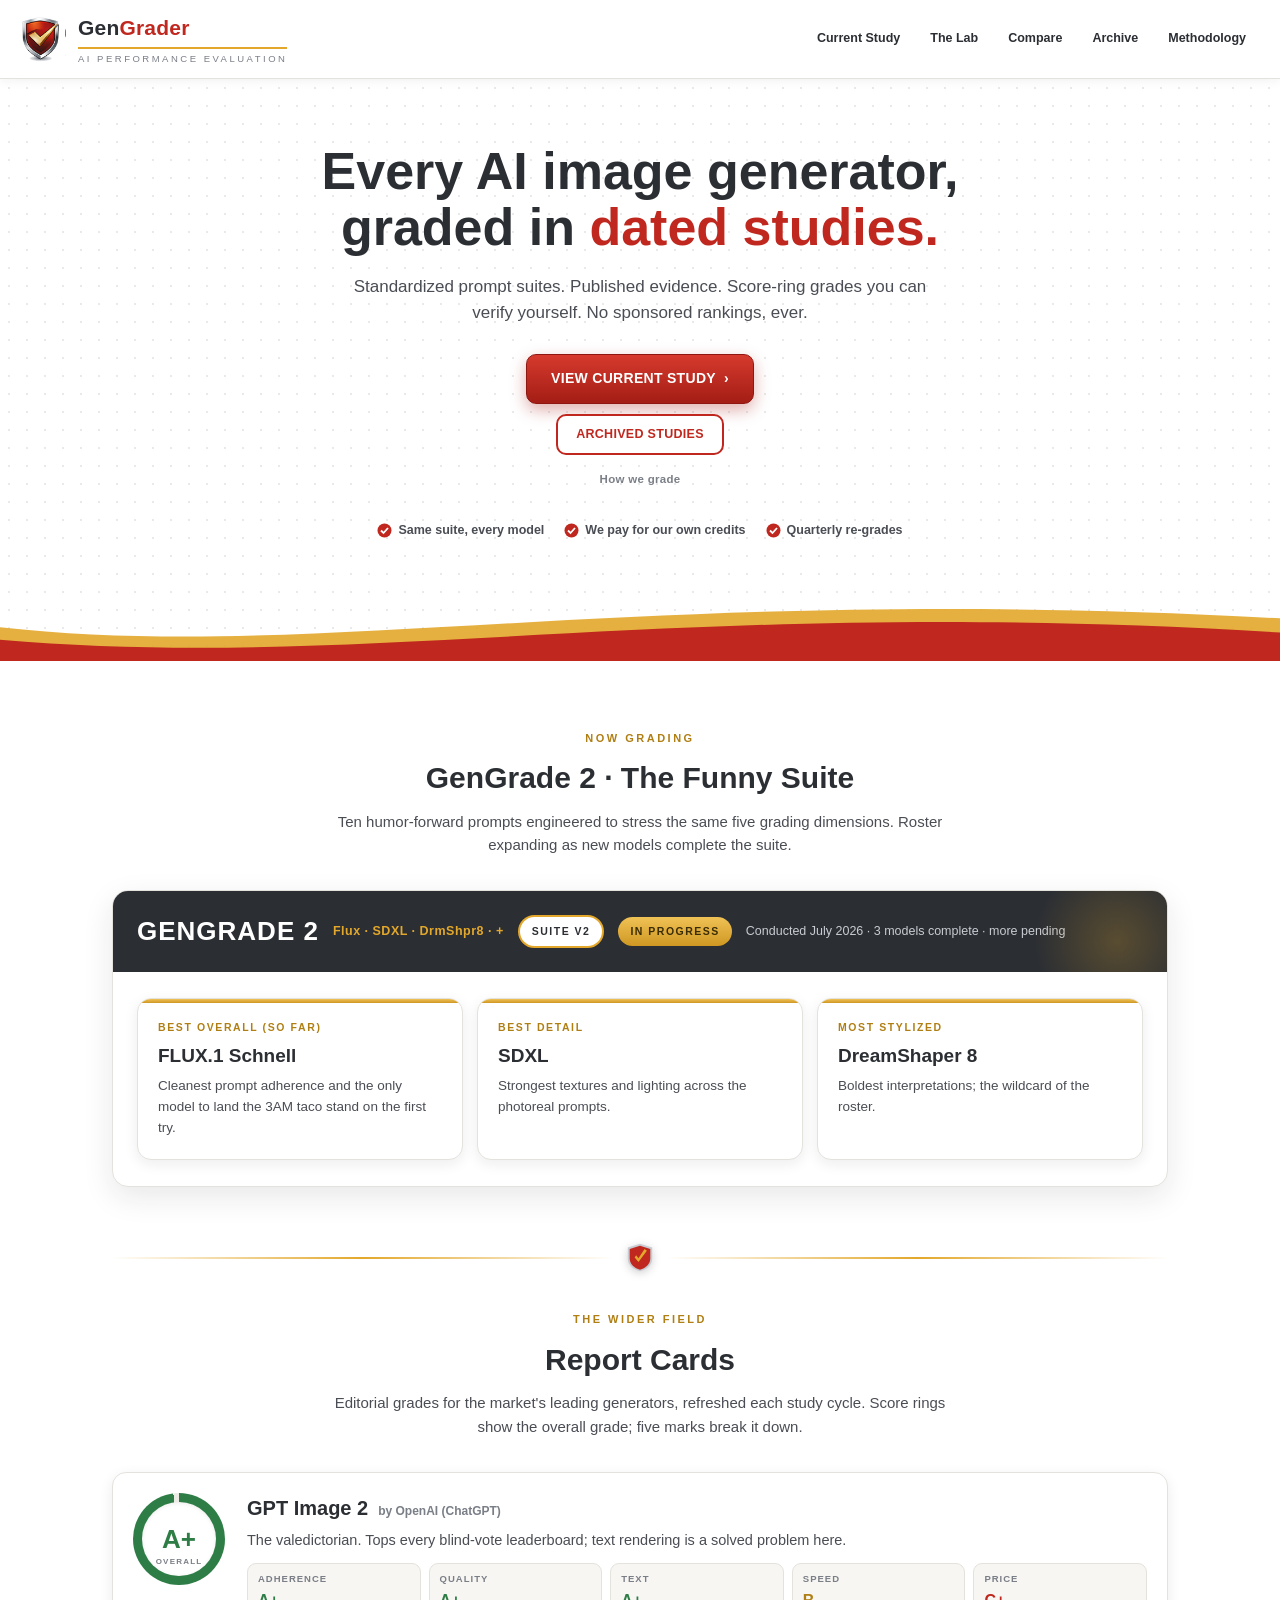
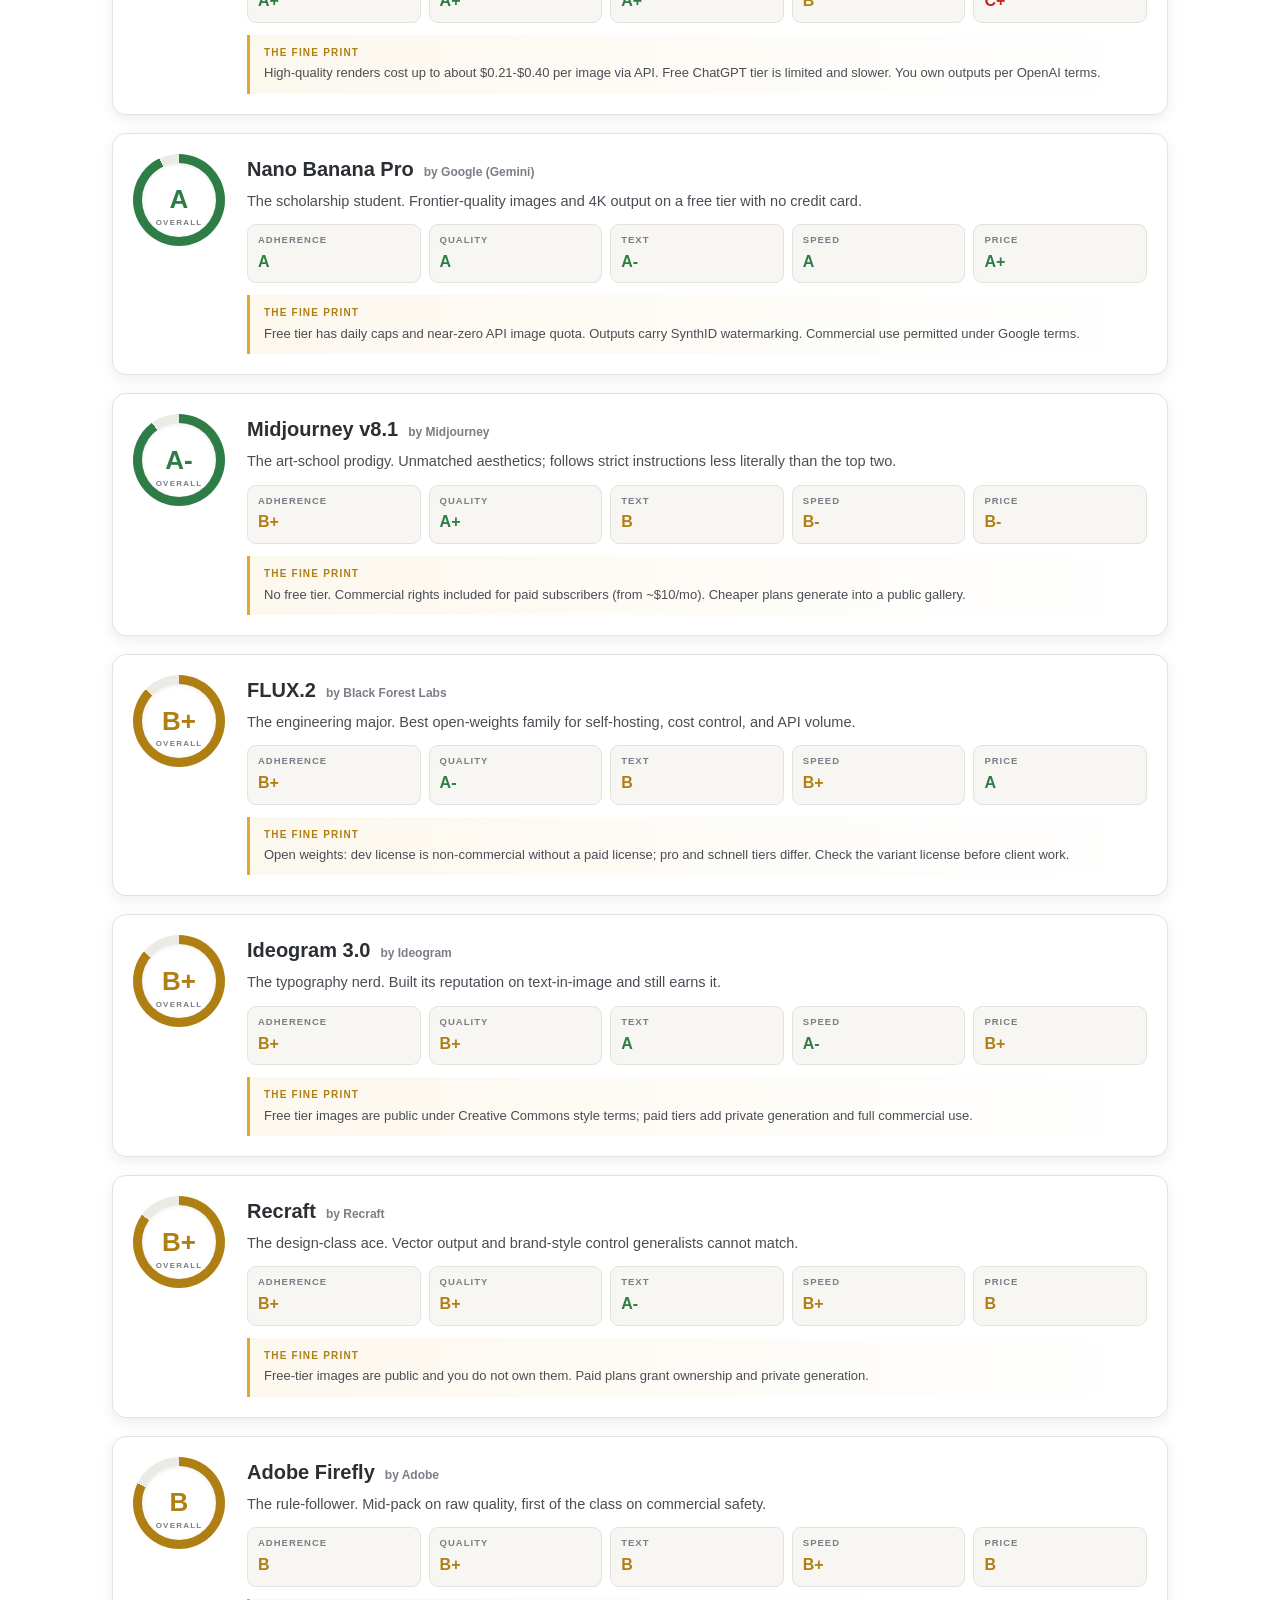
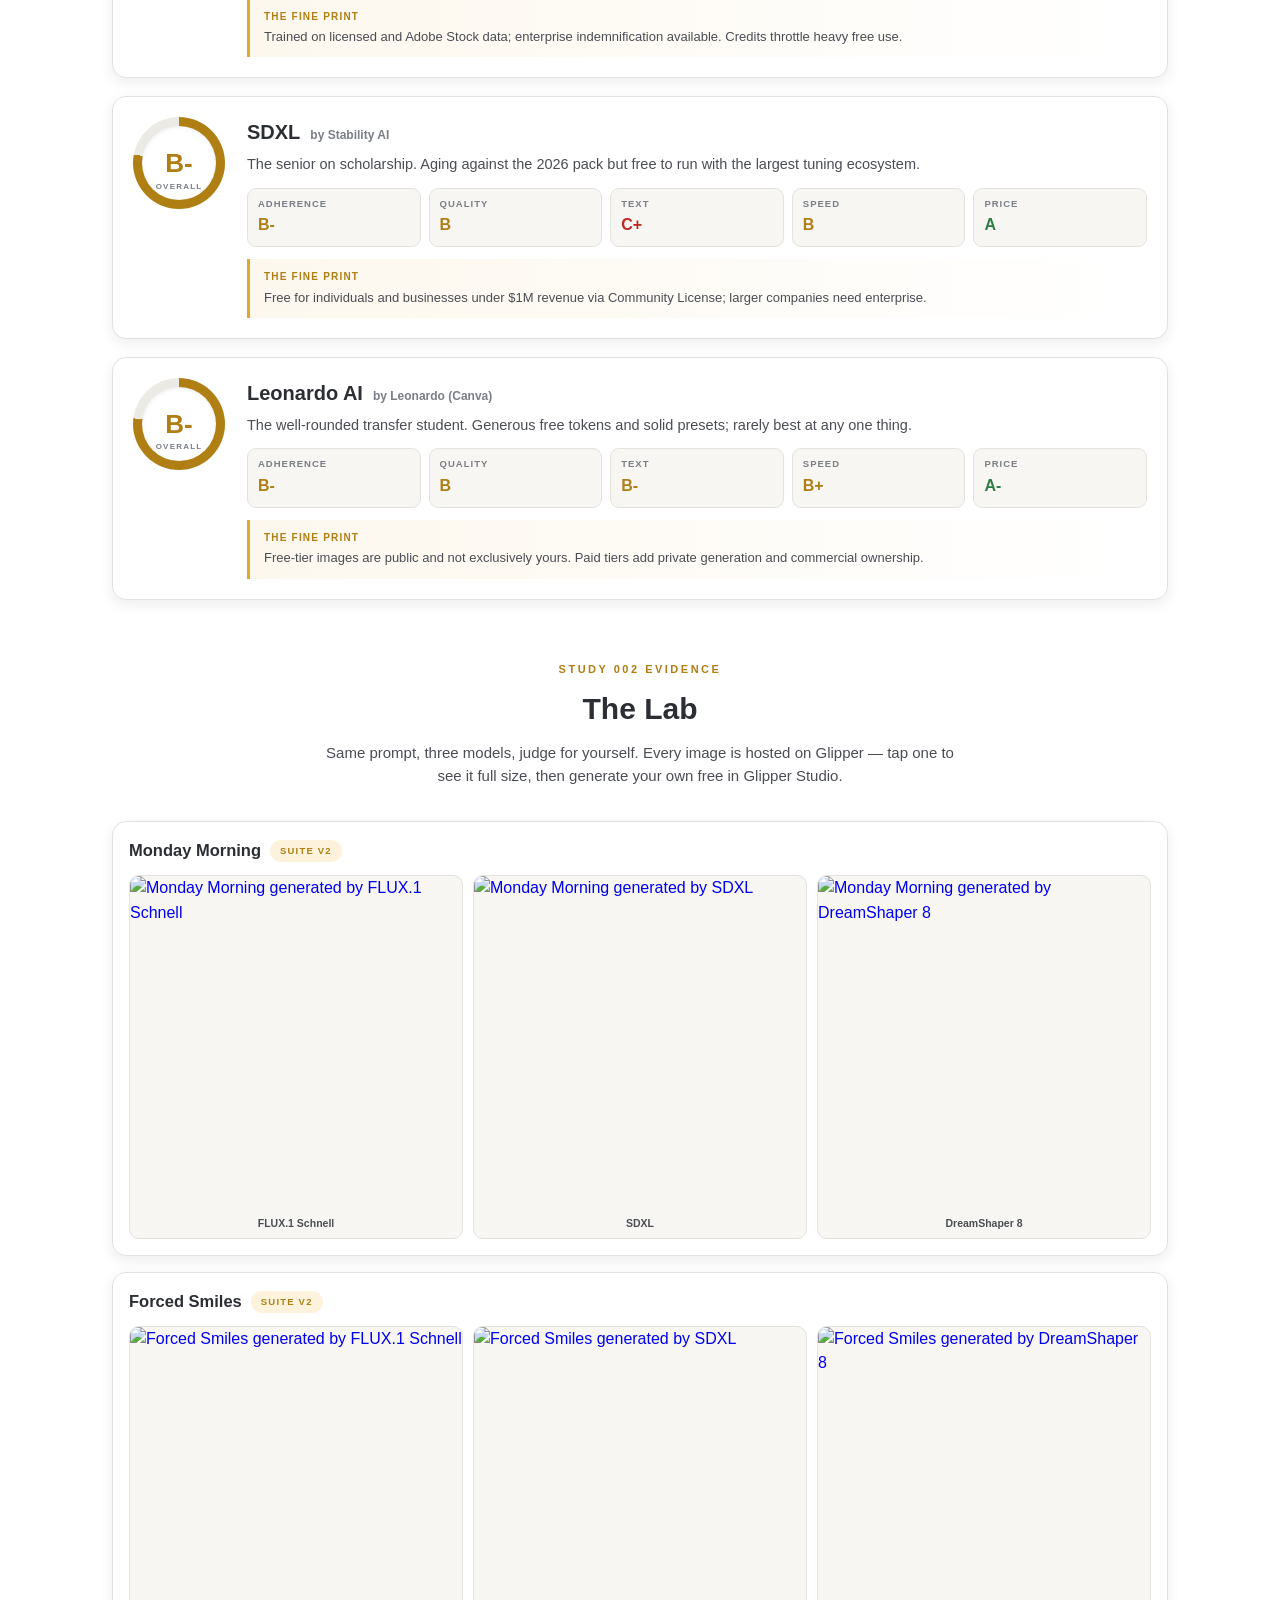
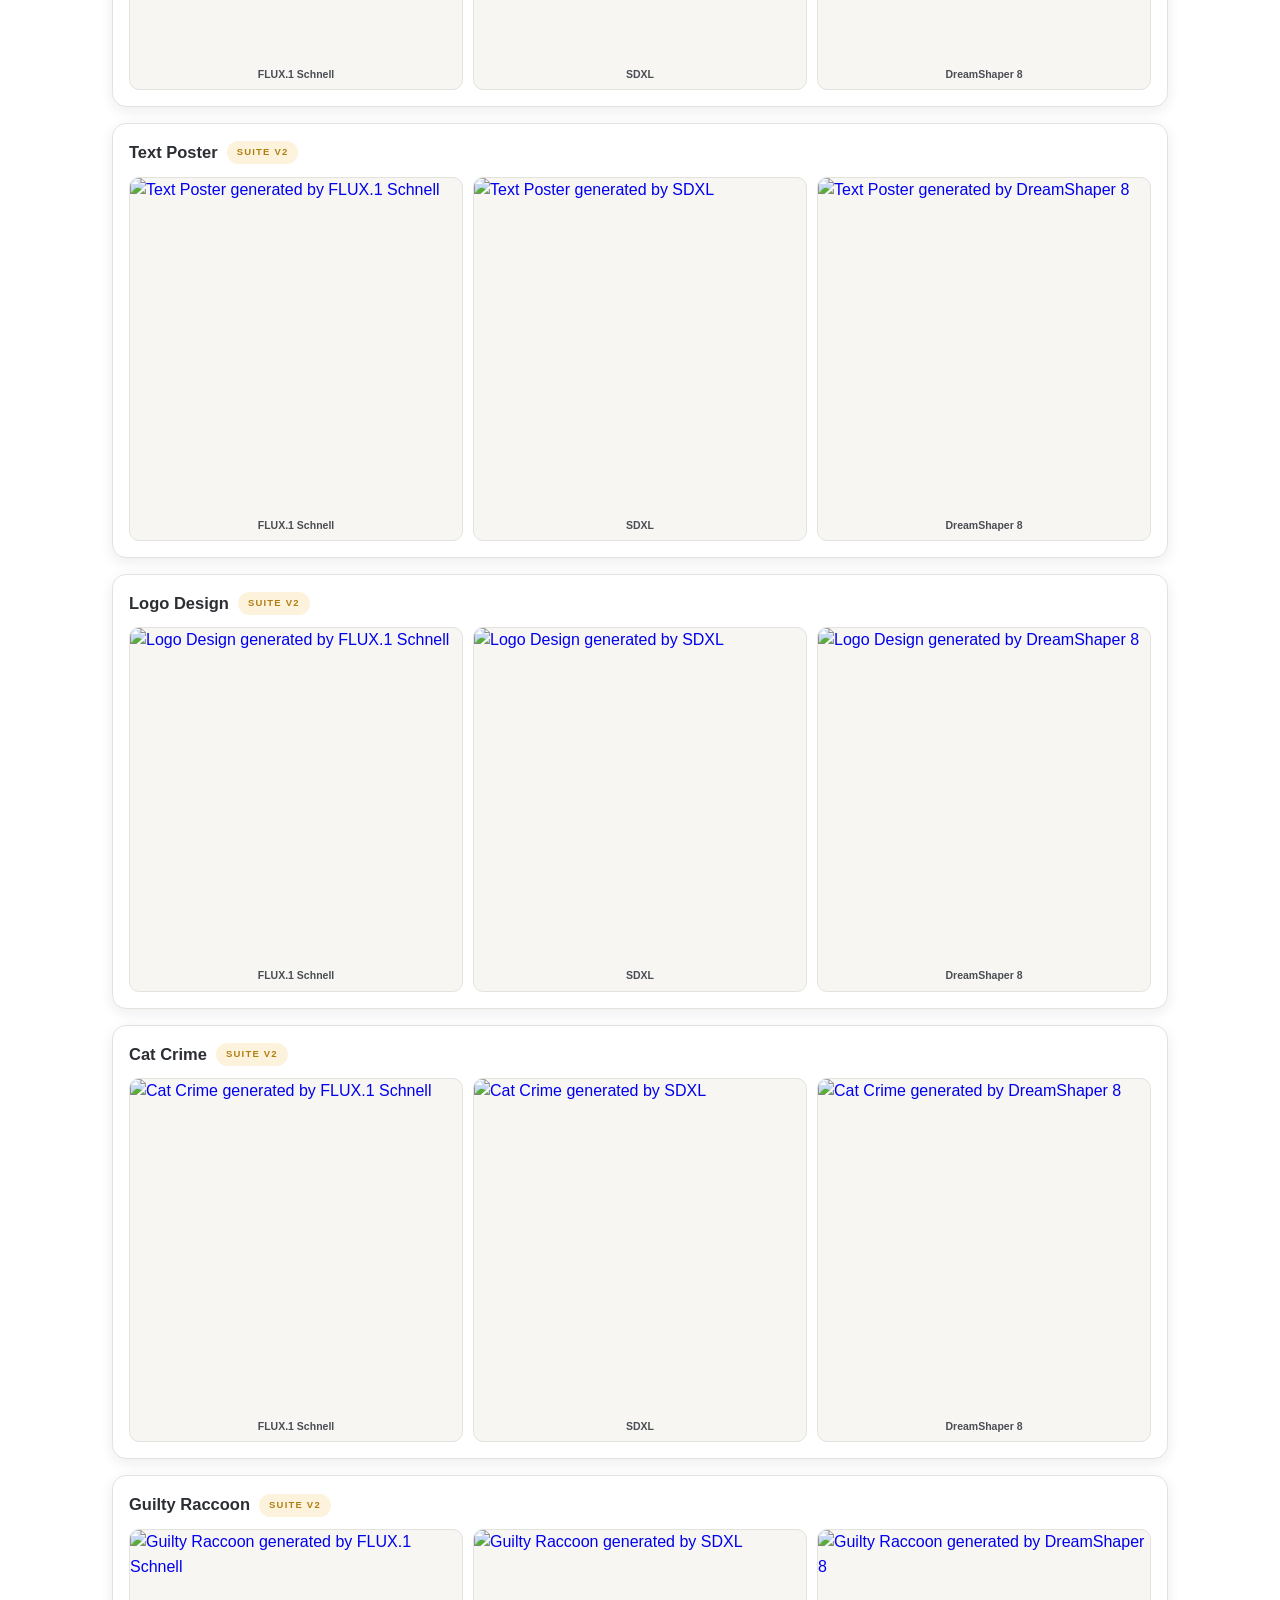
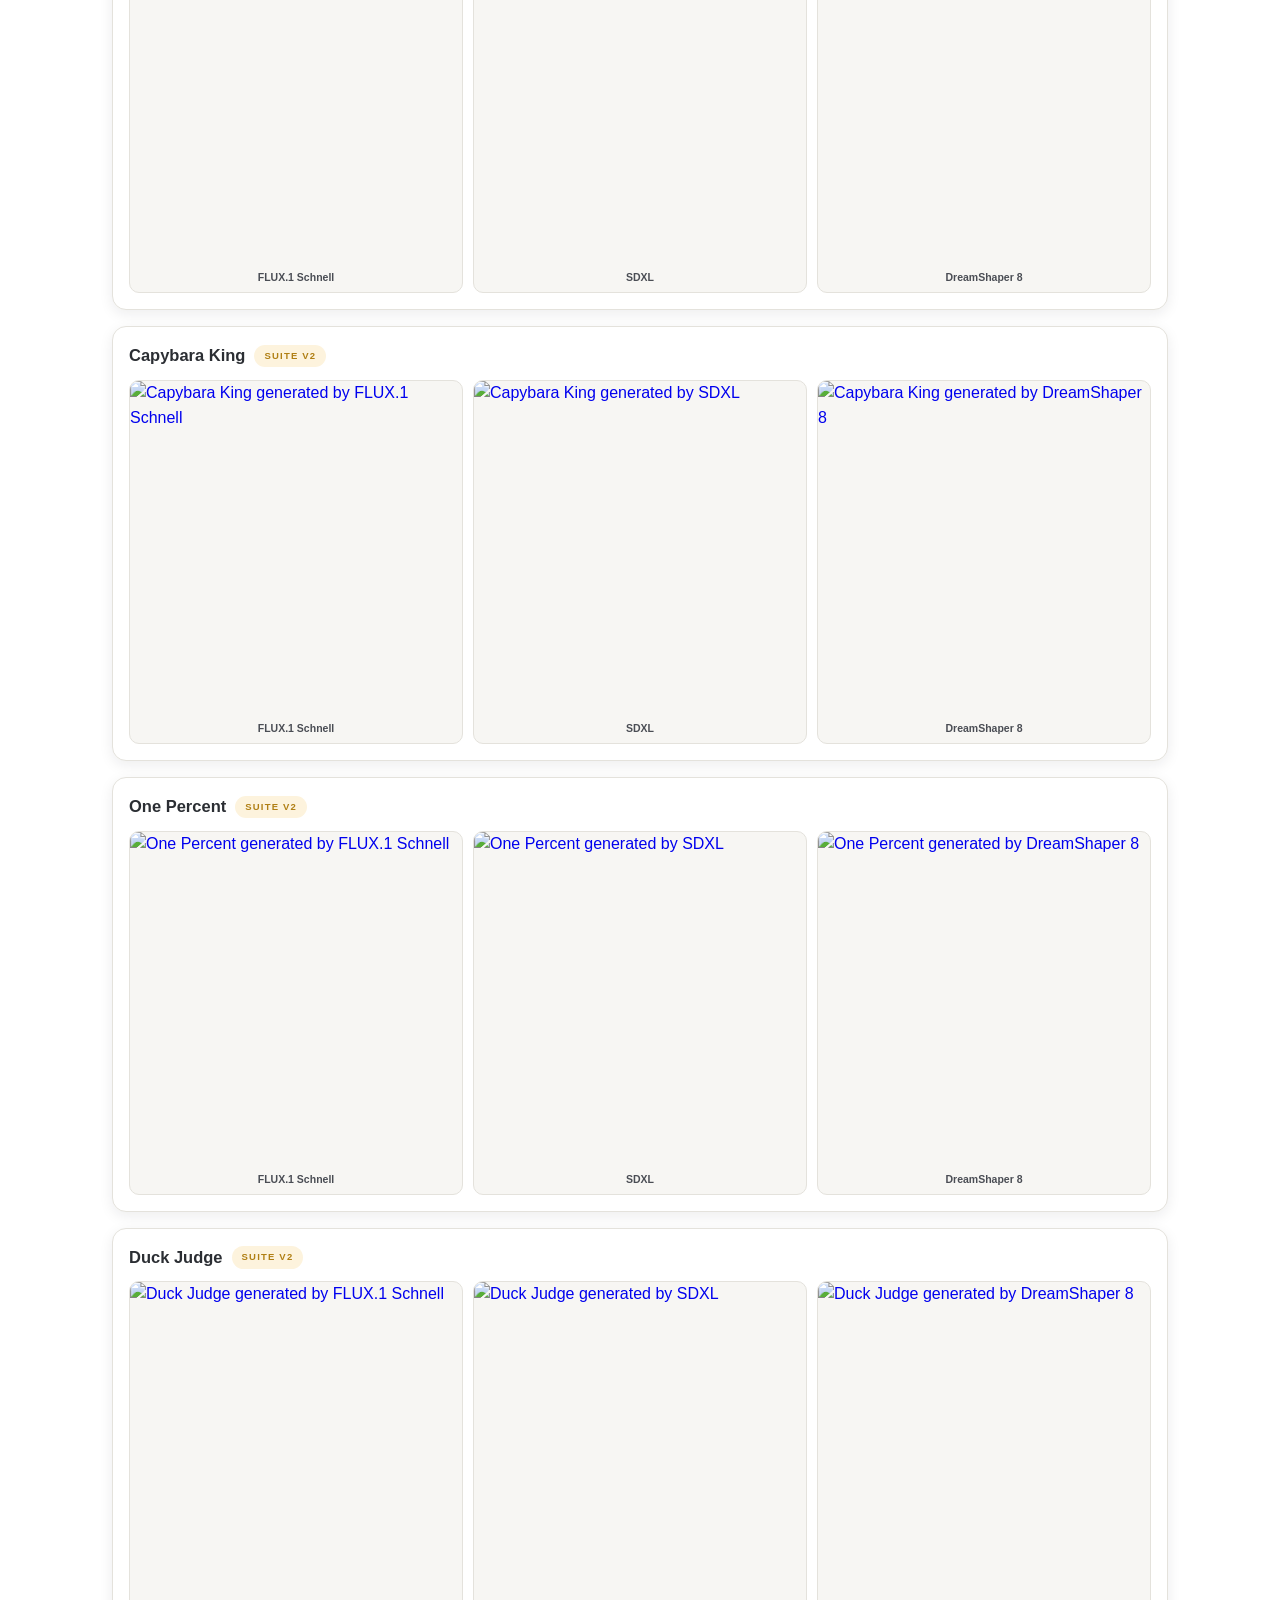
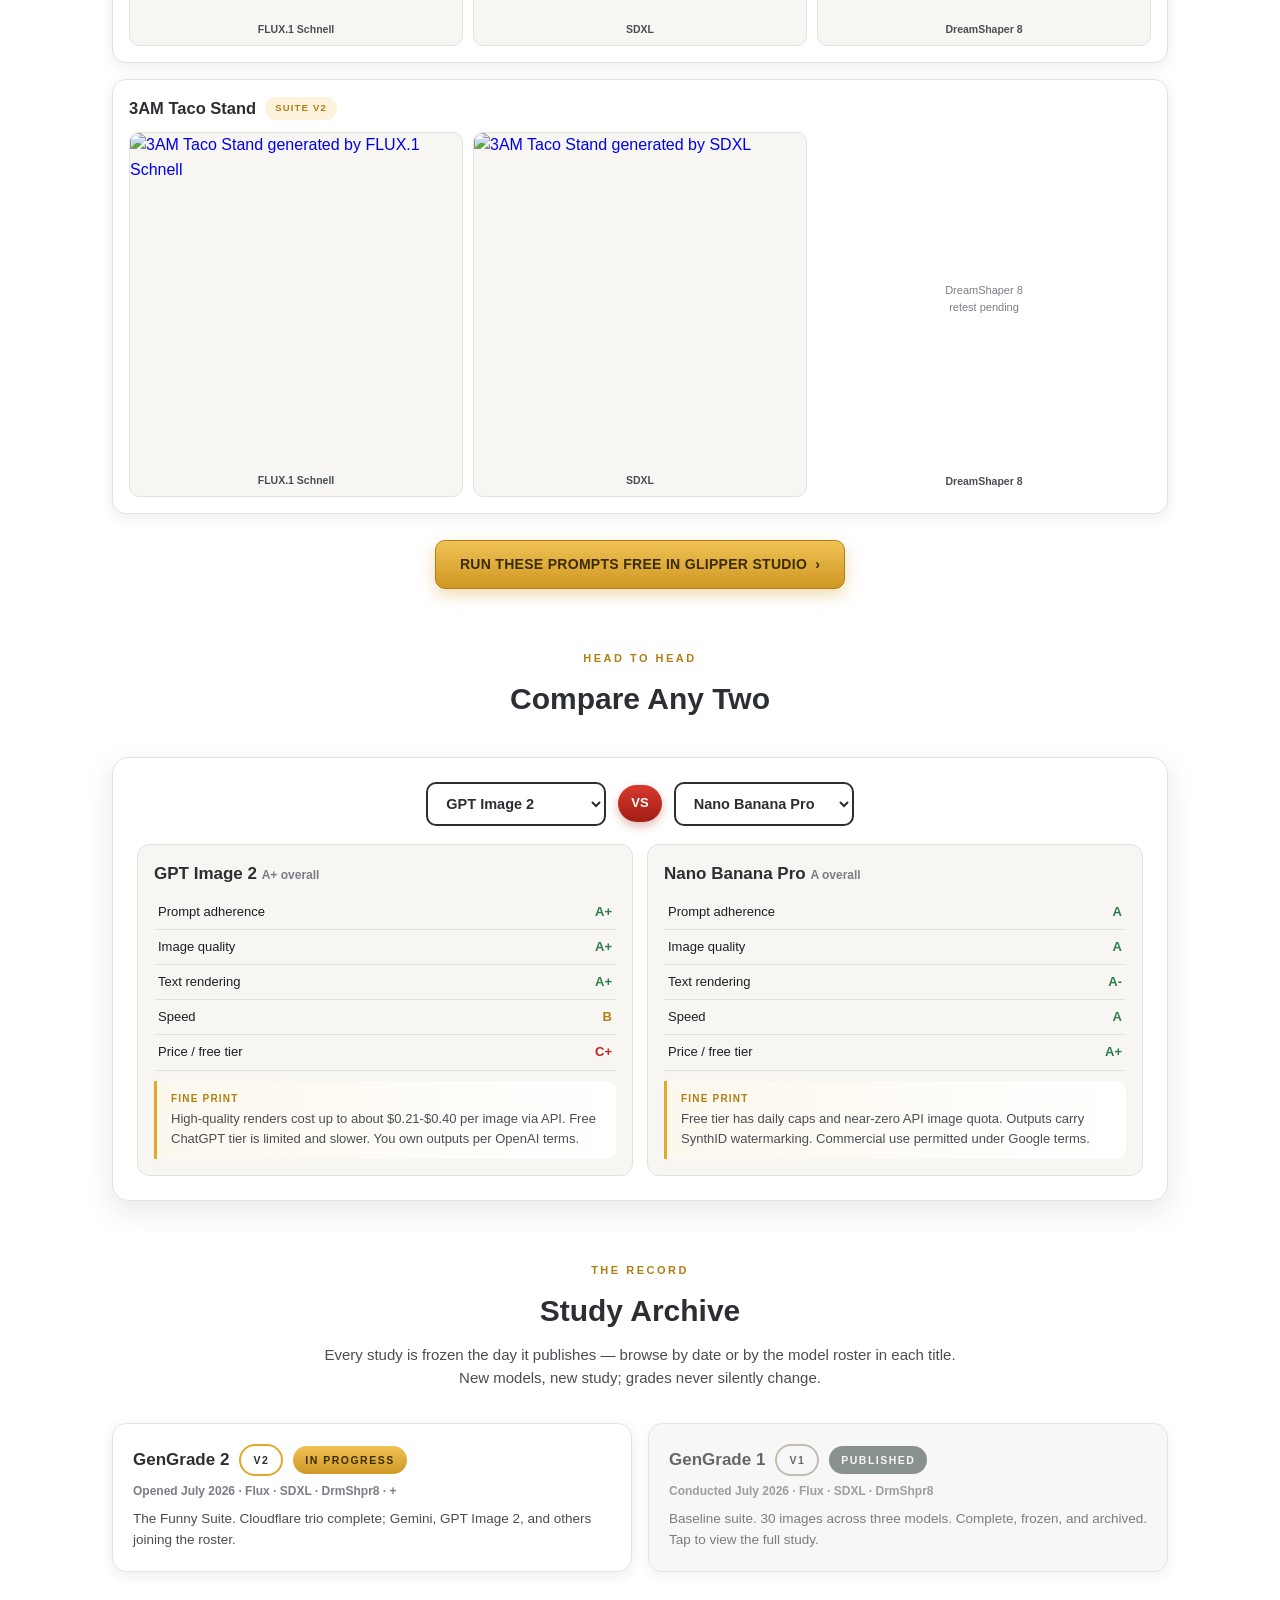
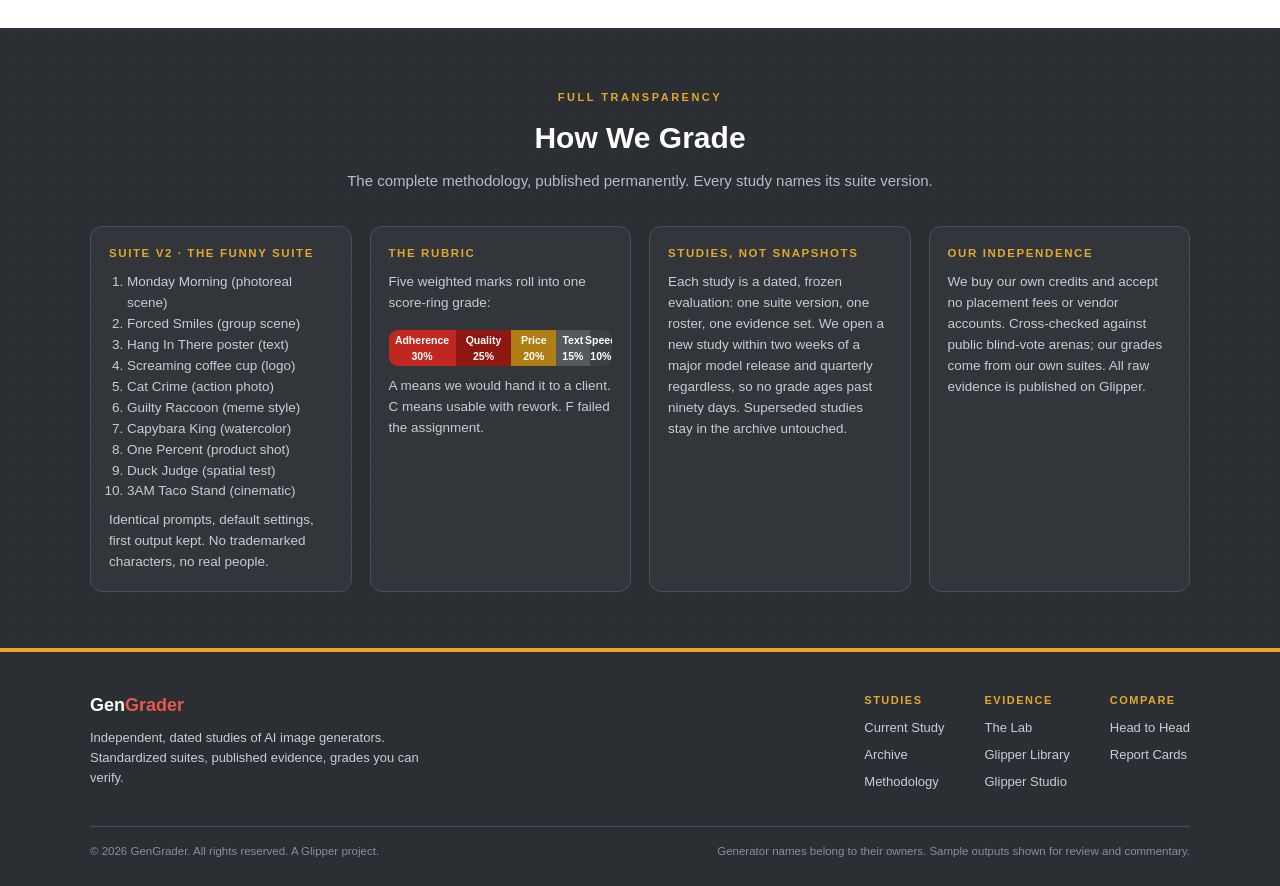
==== commit 57961566: "Add files via upload" ====
--- a/index.html
+++ b/index.html
@@ -182,9 +182,10 @@
 <div class="hero dots">
 <h2>Every AI image generator,<br>graded in <span class="r">dated studies.</span></h2>
 <p class="sub">Standardized prompt suites. Published evidence. Score-ring grades you can verify yourself. No sponsored rankings, ever.</p>
-<div class="ctas">
+<div class="ctas" style="flex-direction:column;align-items:center;gap:10px">
 <a class="btn btn-red" href="#study">VIEW CURRENT STUDY <span class="arr">&rsaquo;</span></a>
-<a class="btn btn-line" href="#methodology">HOW WE GRADE</a>
+<a class="btn btn-line" href="#archive" style="padding:9px 18px;font-size:12.5px">ARCHIVED STUDIES</a>
+<a class="btn" href="#methodology" style="padding:6px 12px;font-size:11.5px;color:#7a7e86;font-weight:700">How we grade</a>
 </div>
 <div class="checkrow">
 <span><svg viewBox="0 0 15 15"><circle cx="7.5" cy="7.5" r="7" fill="#c0281f"/><path d="M4 7.5 L6.5 10 L11 5" stroke="#fff" stroke-width="1.8" fill="none"/></svg>Same suite, every model</span>
@@ -200,12 +201,12 @@
 <section id="study" style="padding-top:64px">
 <div class="sechead">
 <span class="kicker">Now Grading</span>
-<h3>Study 002 &middot; The Funny Suite</h3>
+<h3>GenGrade 2 &middot; The Funny Suite</h3>
 <p>Ten humor-forward prompts engineered to stress the same five grading dimensions. Roster expanding as new models complete the suite.</p>
 </div>
 <div class="study-hero">
 <div class="study-top">
-<span class="study-num">STUDY 002</span>
+<span class="study-num">GENGRADE 2</span><span class="study-meta" style="font-weight:800;color:#e3a82b;letter-spacing:.5px">Flux &middot; SDXL &middot; DrmShpr8 &middot; +</span>
 <span class="badge badge-v">SUITE V2</span>
 <span class="badge badge-live">IN PROGRESS</span>
 <span class="study-meta">Conducted July 2026 &middot; 3 models complete &middot; more pending</span>
@@ -267,19 +268,19 @@
 <div class="sechead">
 <span class="kicker">The Record</span>
 <h3>Study Archive</h3>
-<p>Every study is frozen the day it publishes. New models, new study &mdash; grades never silently change.</p>
+<p>Every study is frozen the day it publishes &mdash; browse by date or by the model roster in each title. New models, new study; grades never silently change.</p>
 </div>
 <div class="arch">
-<div class="archcard">
-<div class="row"><h6>Study 002</h6><span class="badge badge-v">V2</span><span class="badge badge-live">IN PROGRESS</span></div>
-<div class="dt">Opened July 2026</div>
+<a class="archcard" href="#study" style="text-decoration:none;color:inherit;display:block">
+<div class="row"><h6>GenGrade 2</h6><span class="badge badge-v">V2</span><span class="badge badge-live">IN PROGRESS</span></div>
+<div class="dt">Opened July 2026 &middot; Flux &middot; SDXL &middot; DrmShpr8 &middot; +</div>
 <p>The Funny Suite. Cloudflare trio complete; Gemini, GPT Image 2, and others joining the roster.</p>
-</div>
-<div class="archcard old">
-<div class="row"><h6>Study 001</h6><span class="badge badge-v">V1</span><span class="badge badge-pub">PUBLISHED</span></div>
-<div class="dt">Conducted July 2026</div>
-<p>Baseline suite. 30 images across FLUX.1 schnell, Stable Diffusion XL, and DreamShaper 8. Complete and archived.</p>
-</div>
+</a>
+<a class="archcard old" href="study-001.html" style="text-decoration:none;color:inherit;display:block">
+<div class="row"><h6>GenGrade 1</h6><span class="badge badge-v">V1</span><span class="badge badge-pub">PUBLISHED</span></div>
+<div class="dt">Conducted July 2026 &middot; Flux &middot; SDXL &middot; DrmShpr8</div>
+<p>Baseline suite. 30 images across three models. Complete, frozen, and archived. Tap to view the full study.</p>
+</a>
 </div>
 </section>
 
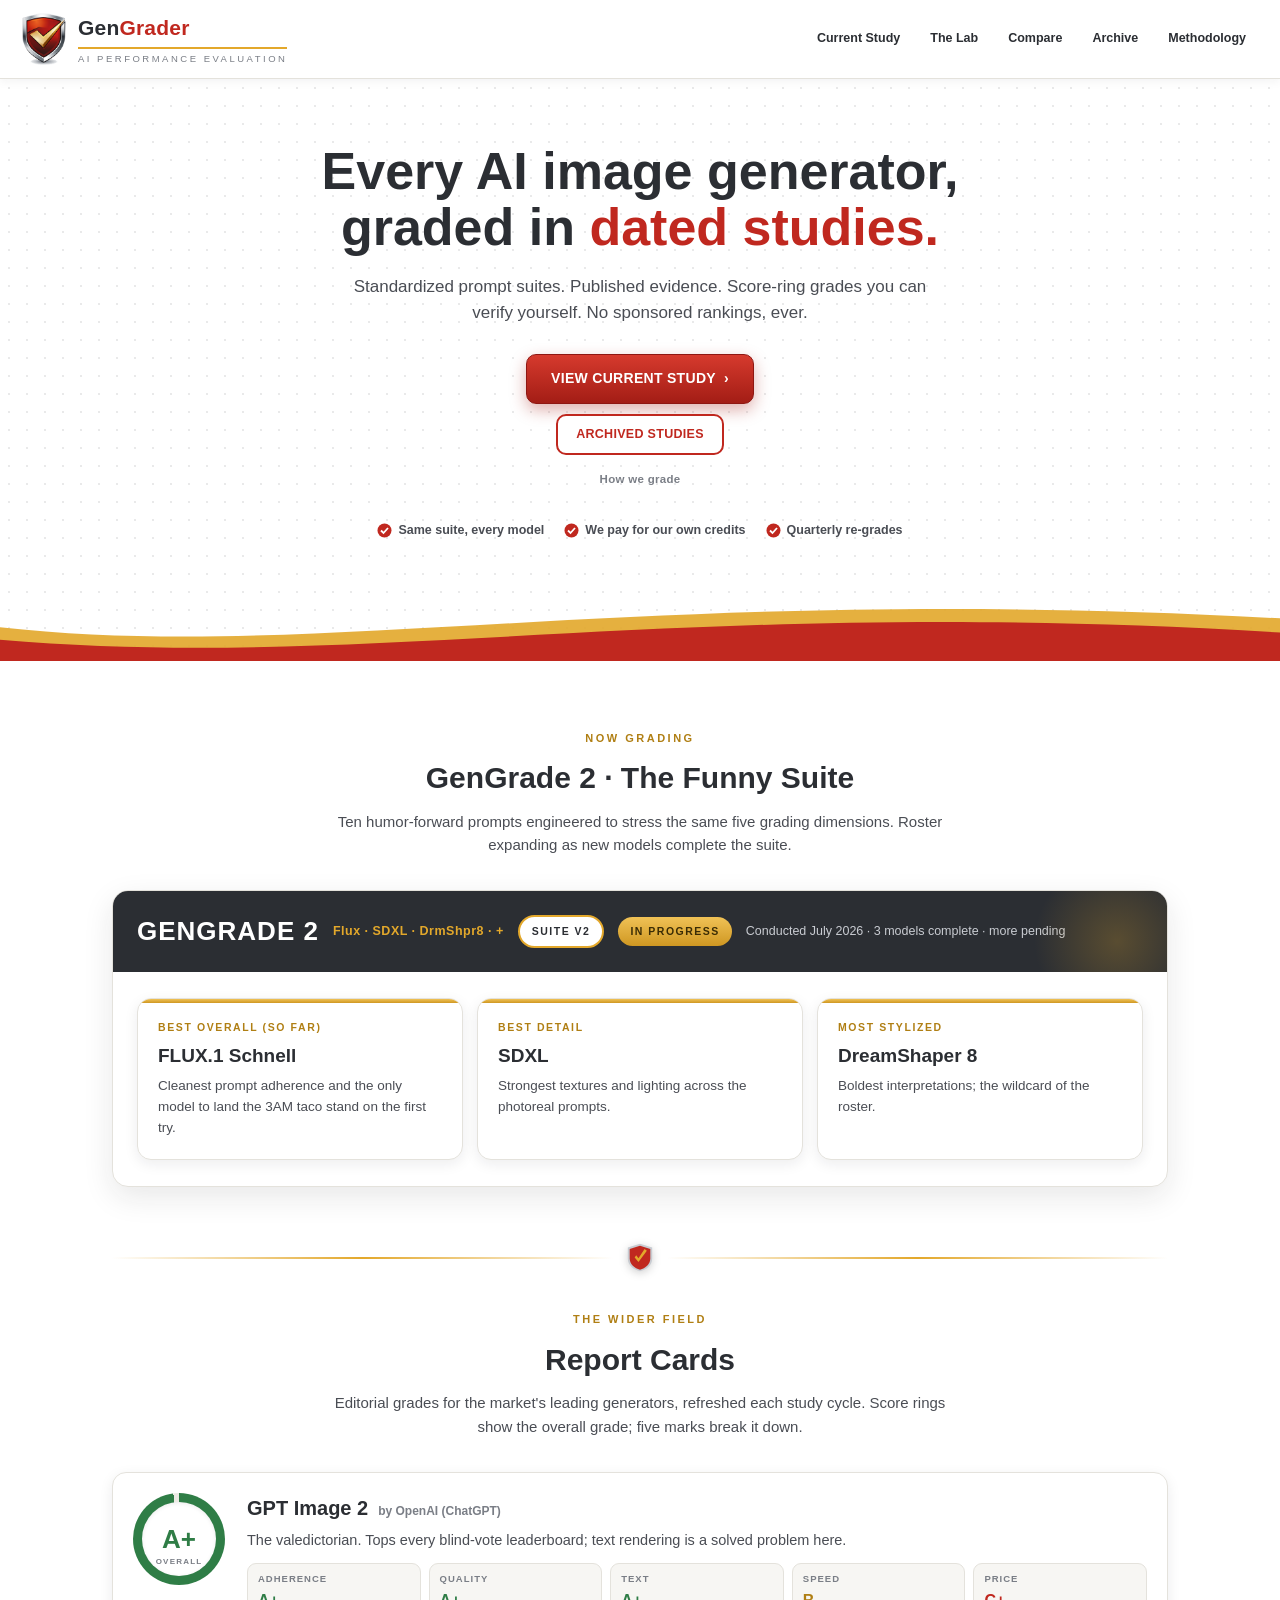
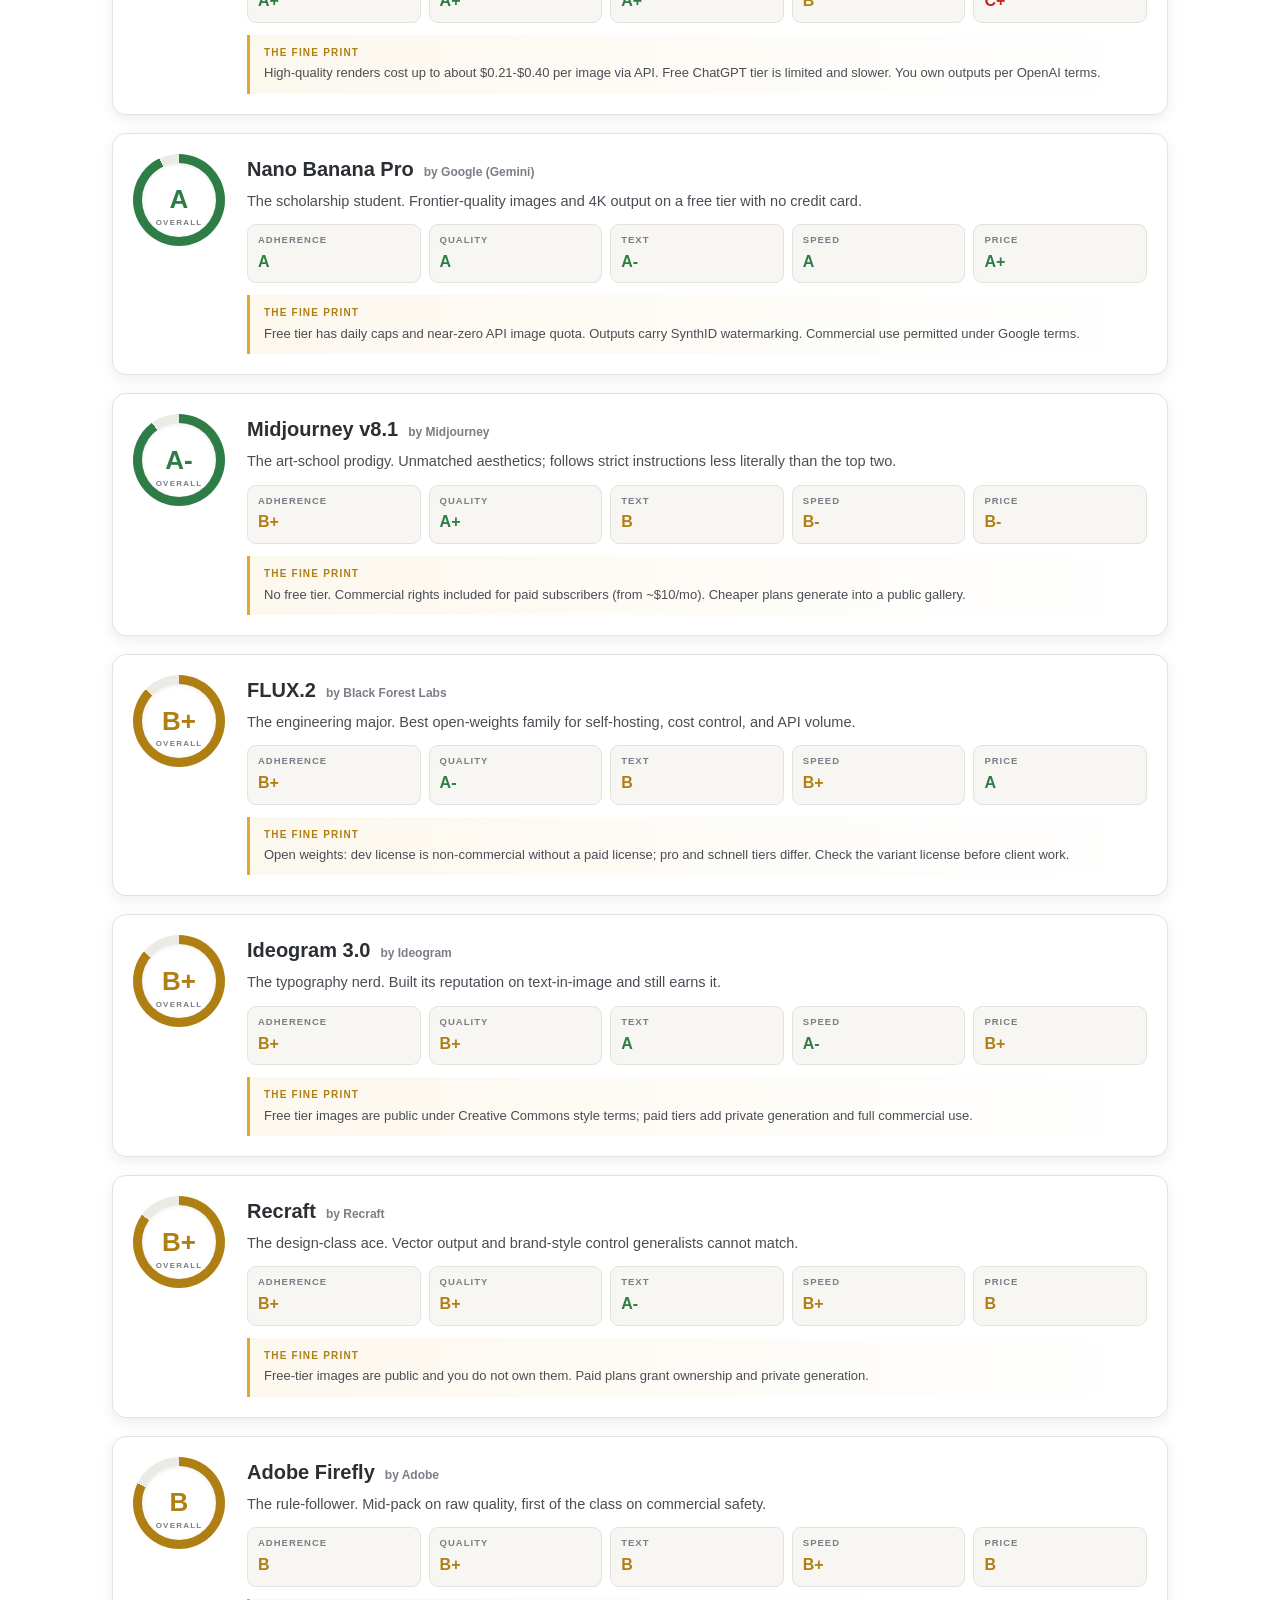
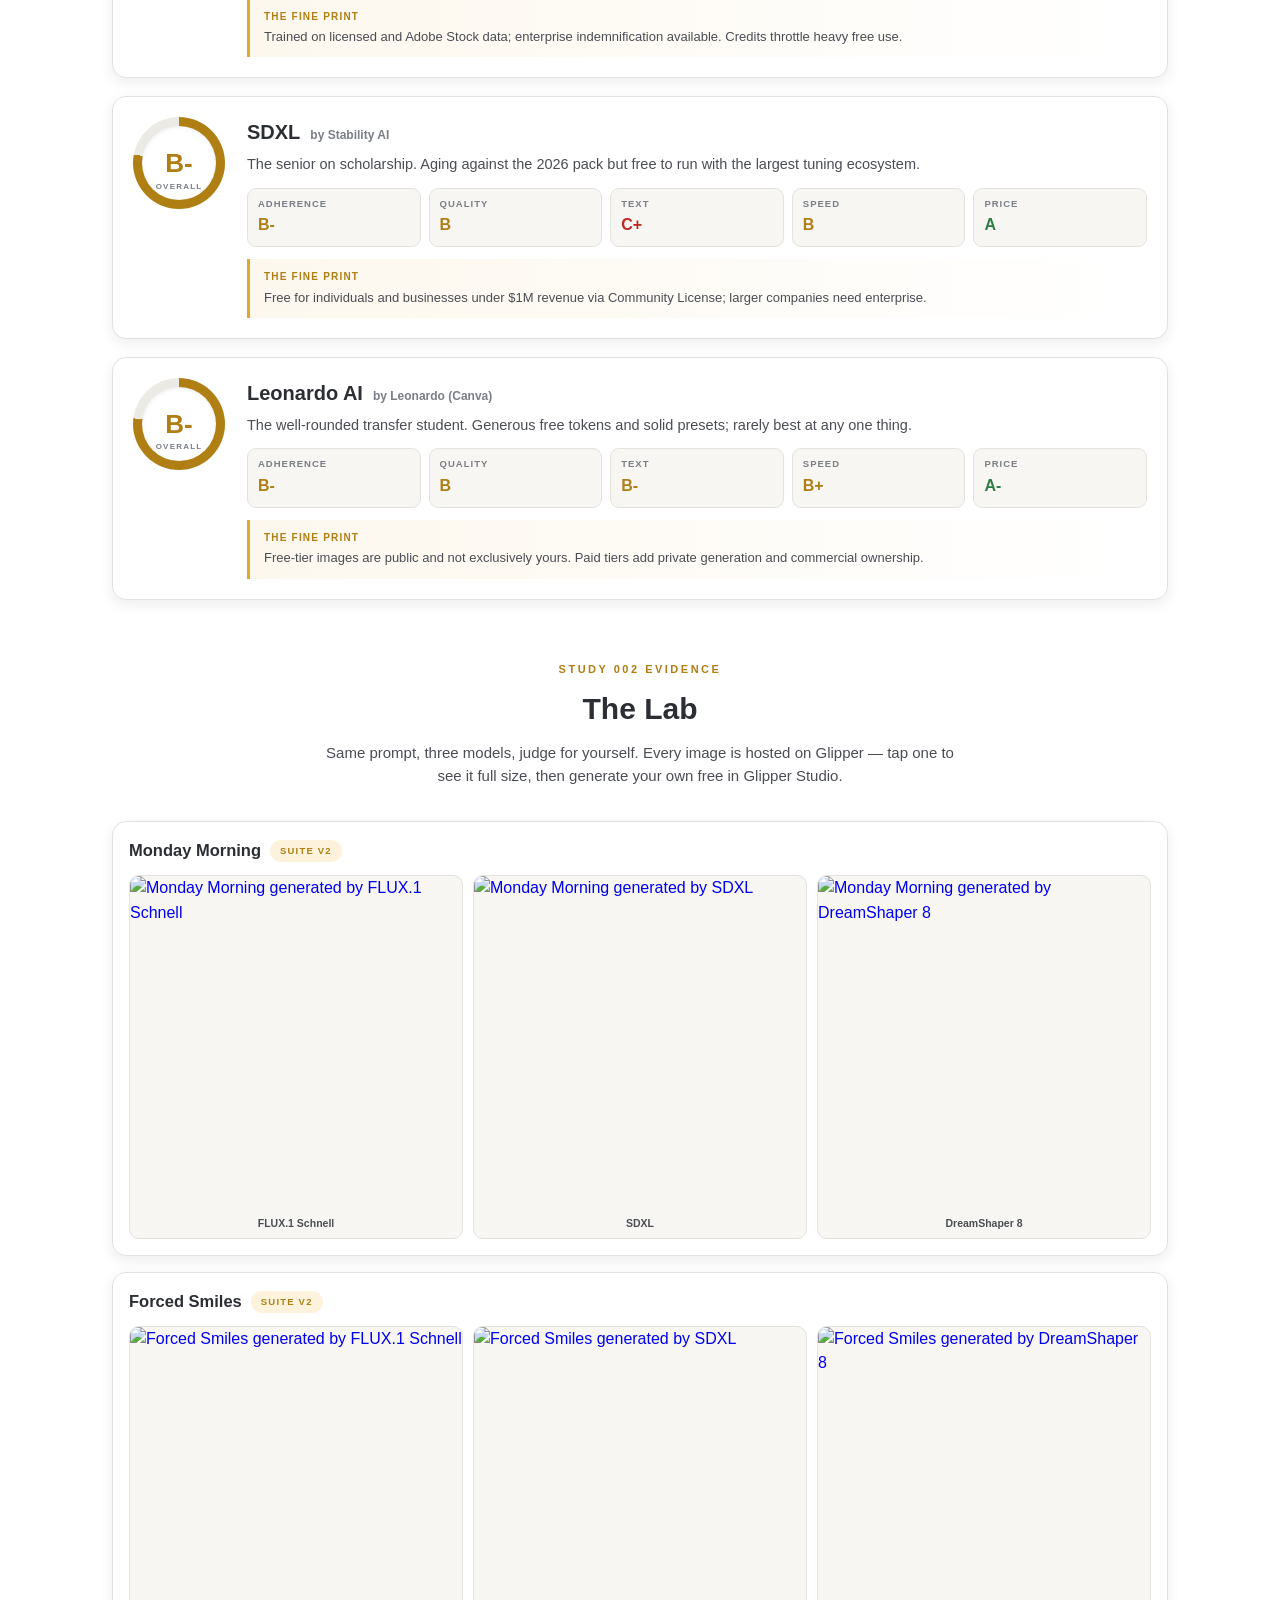
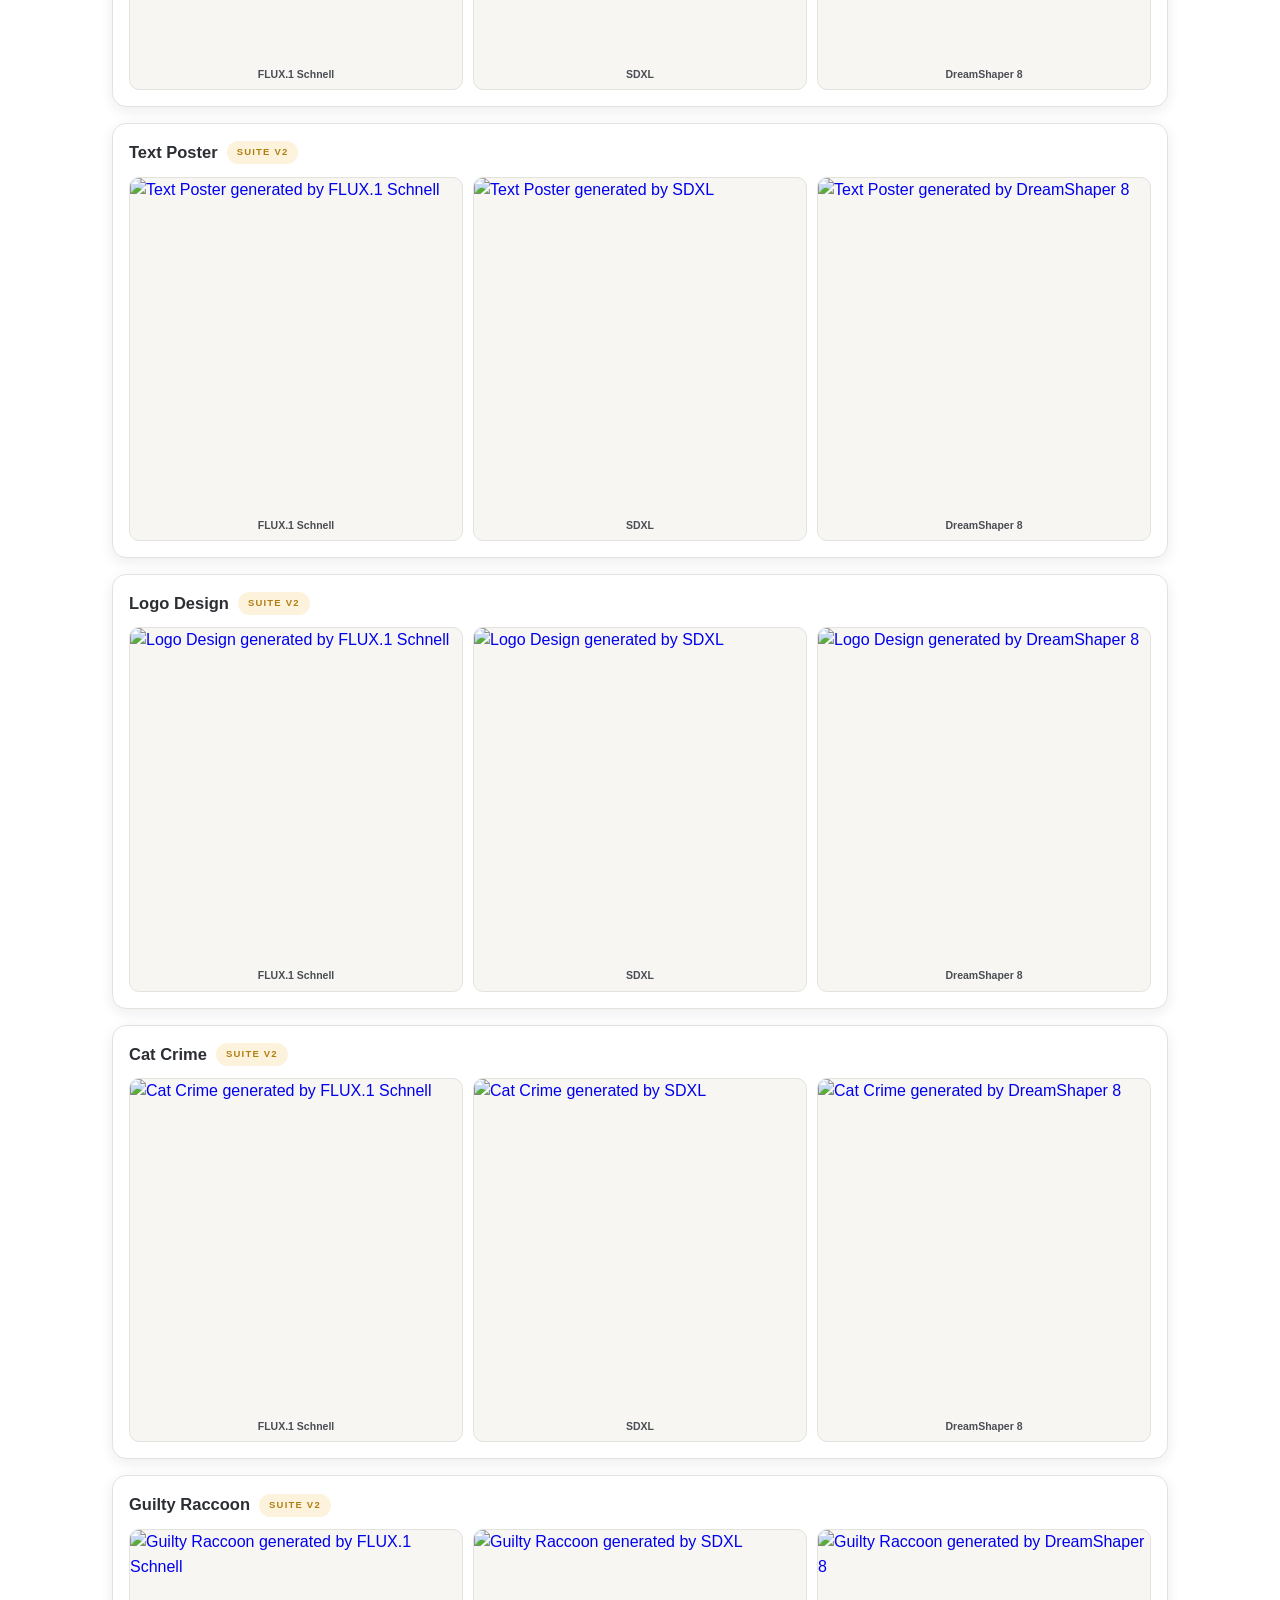
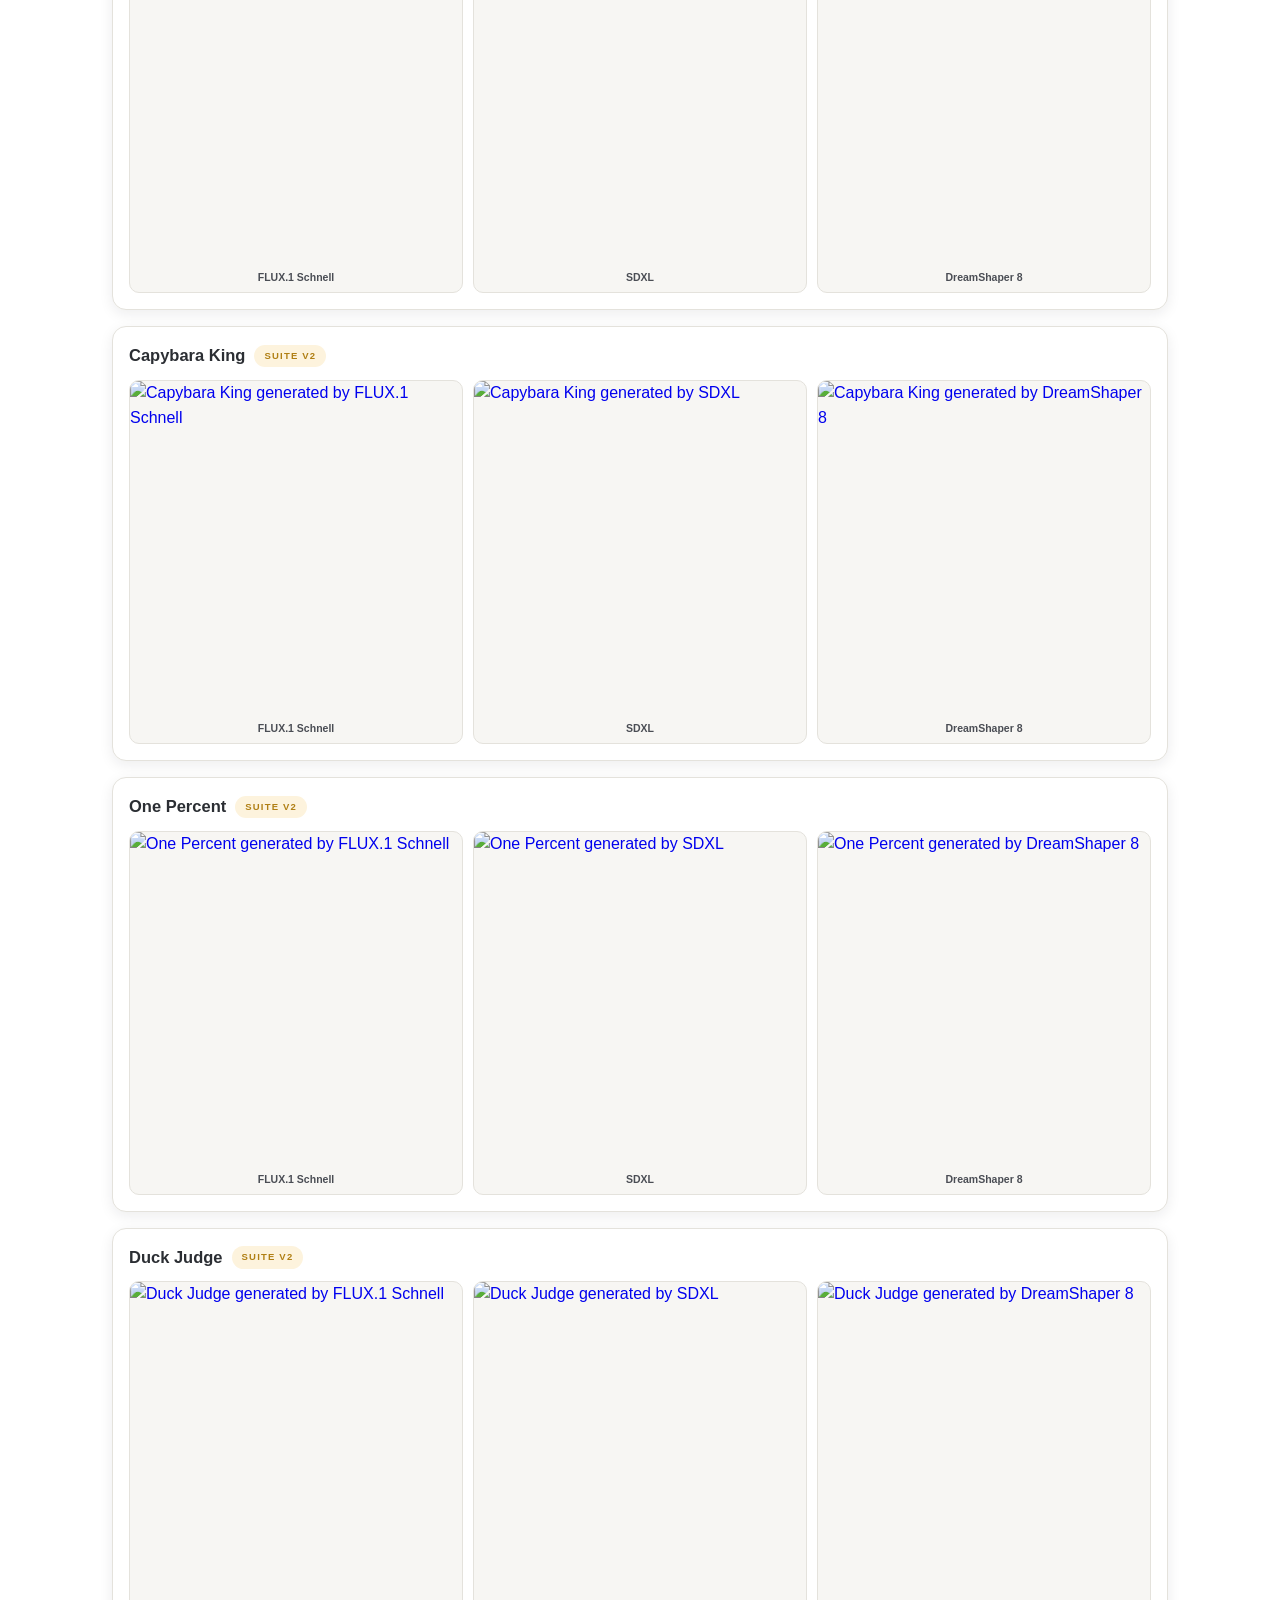
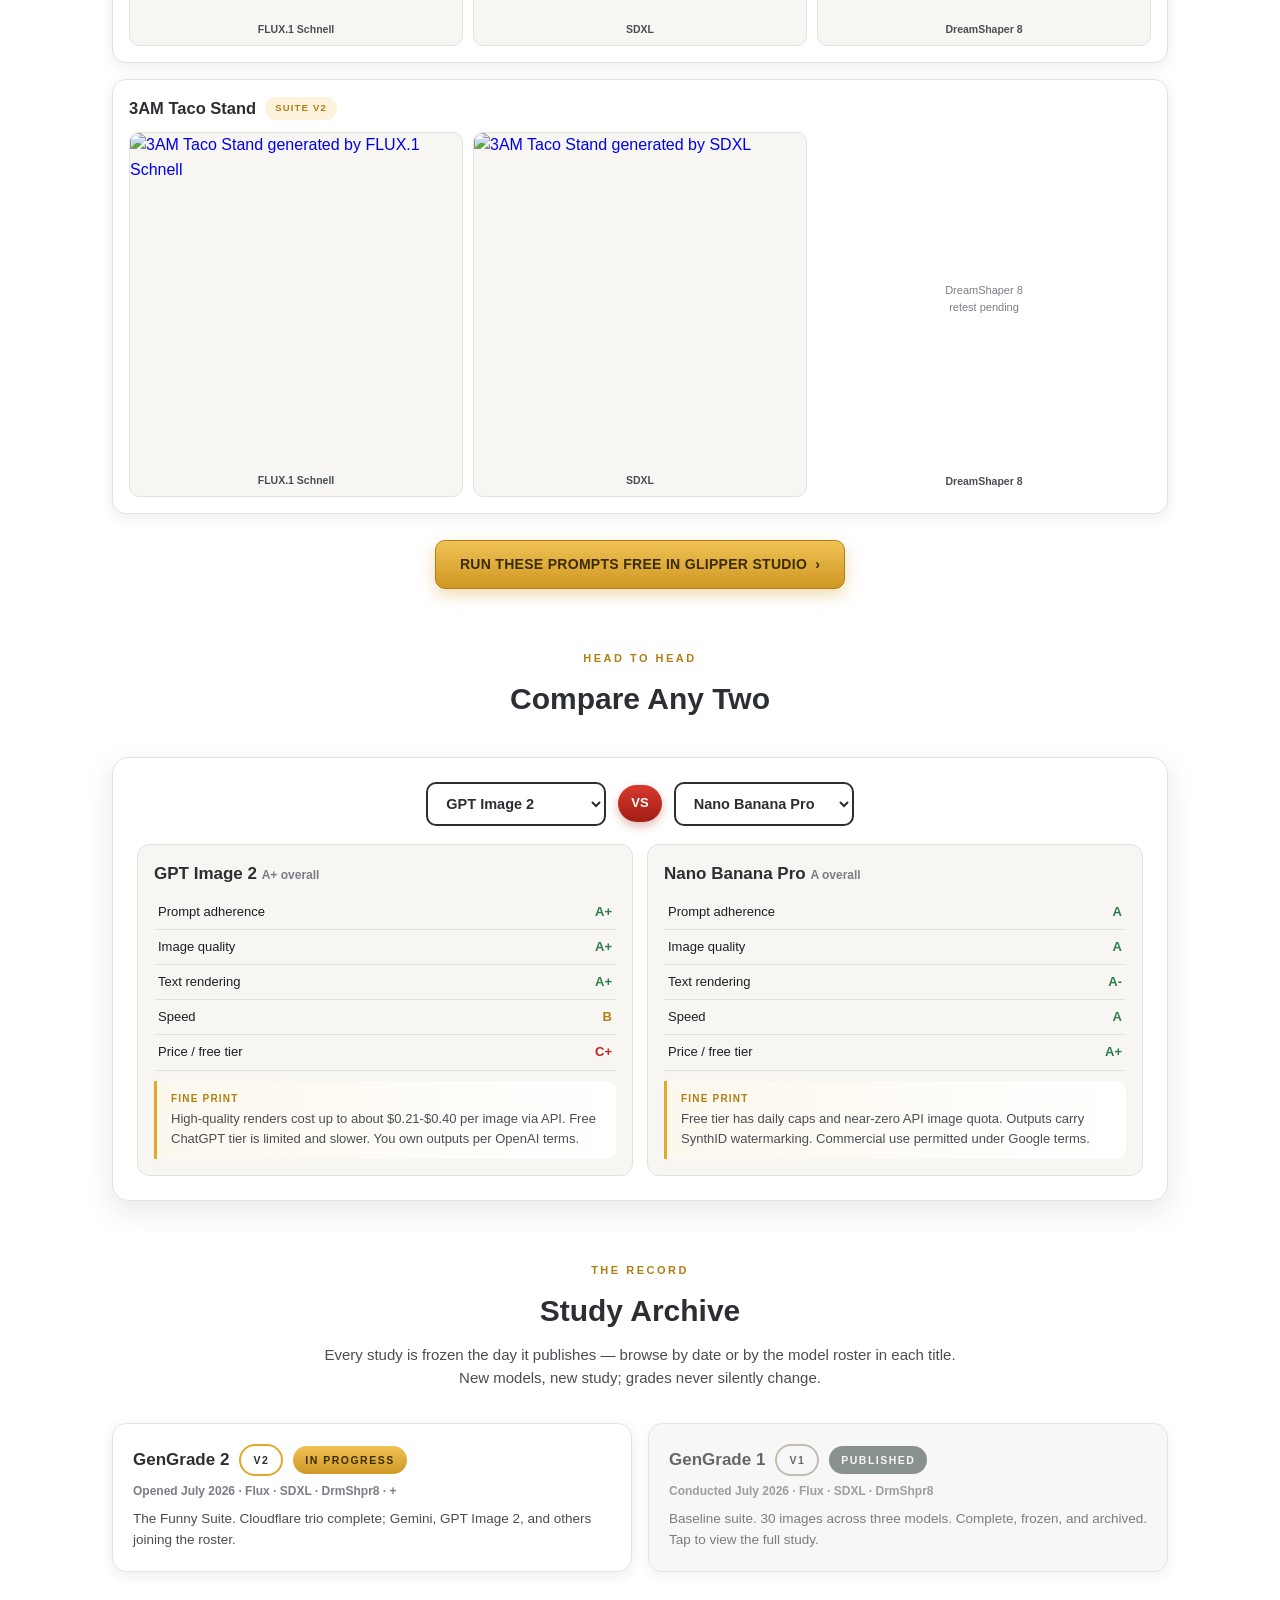
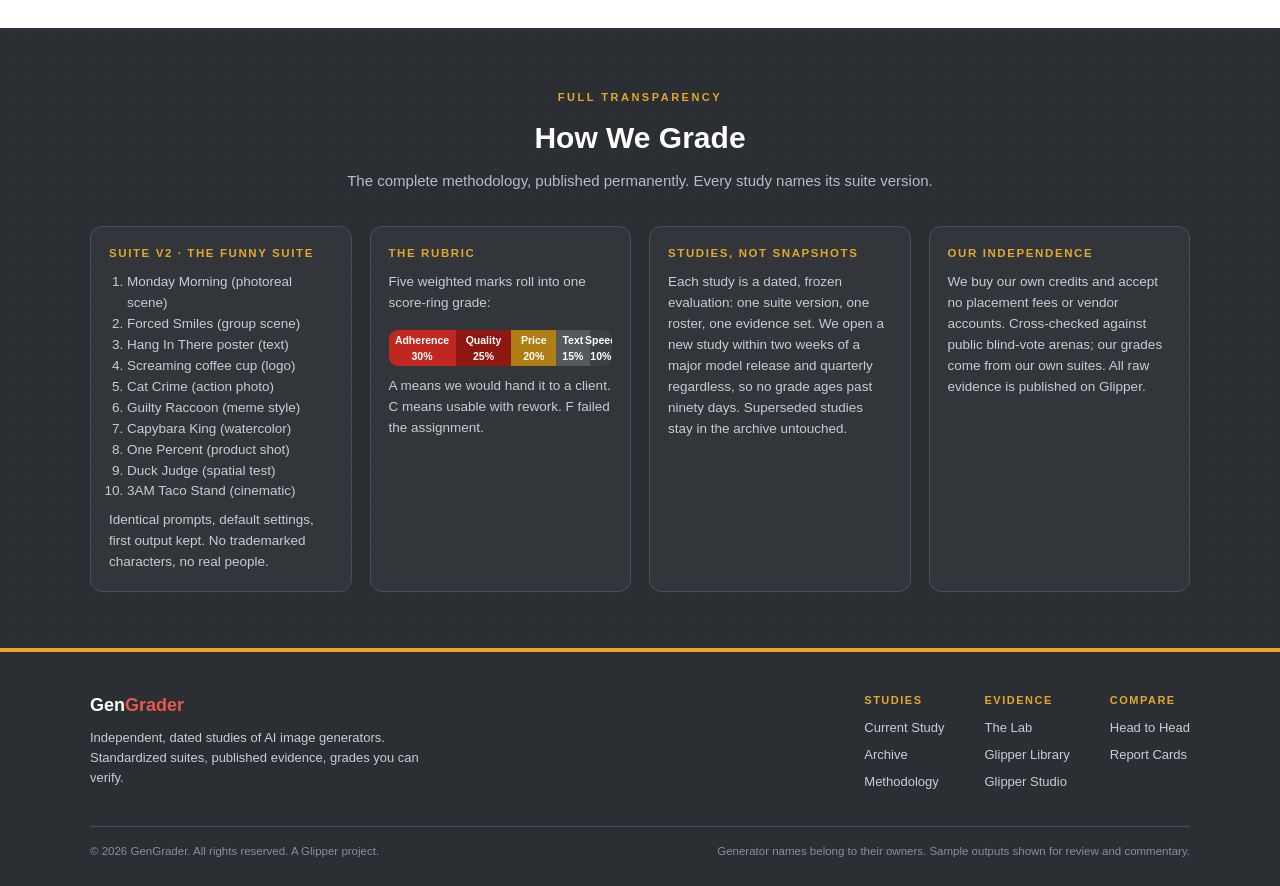
==== commit 75db6849: "Add files via upload" ====
--- a/index.html
+++ b/index.html
@@ -172,7 +172,7 @@
 <body>
 
 <header>
-<img class="shield" src="[data-uri]" alt="GenGrader shield">
+<img class="shield" src="[data-uri]" alt="GenGrader shield">
 <div><h1>Gen<span class="g2">Grader</span></h1><span class="tag">AI Performance Evaluation</span></div>
 <nav>
 <a href="#study">Current Study</a><a href="#lab">The Lab</a><a href="#compare">Compare</a><a href="#archive">Archive</a><a href="#methodology">Methodology</a>
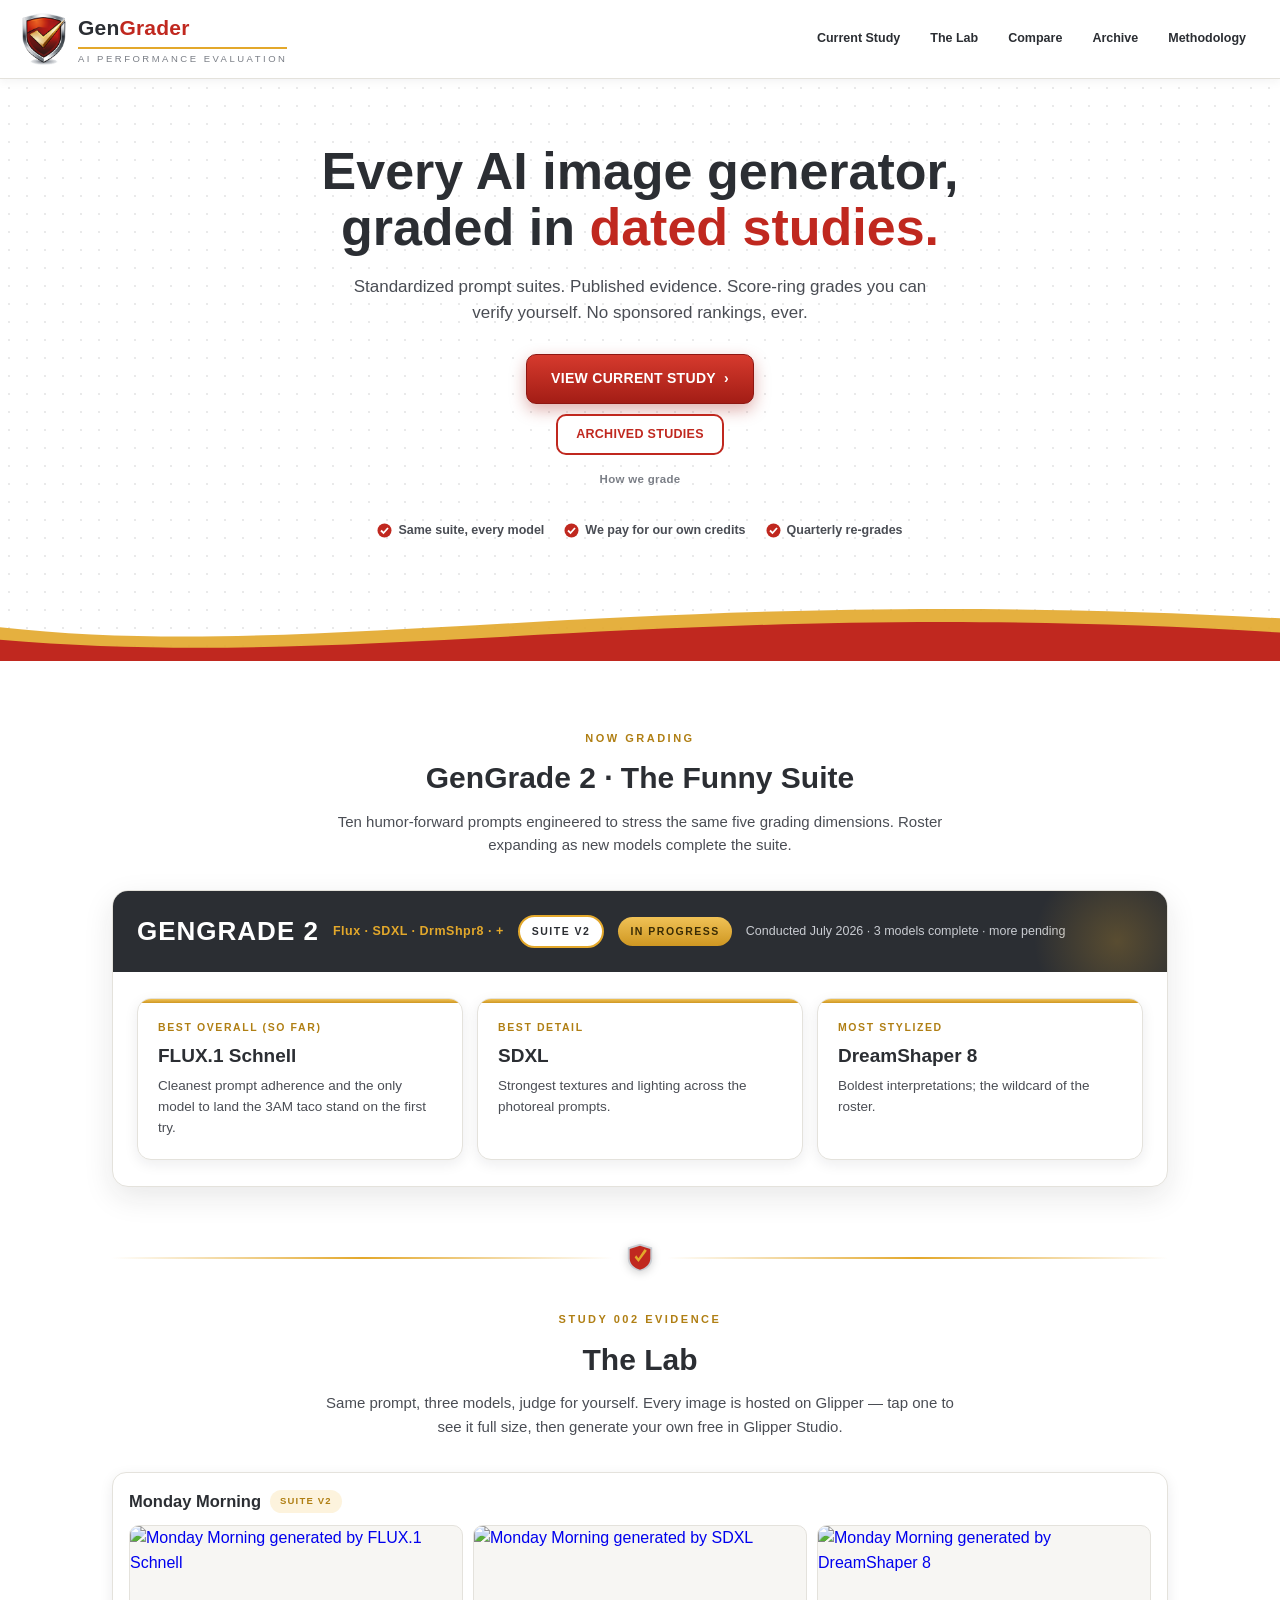
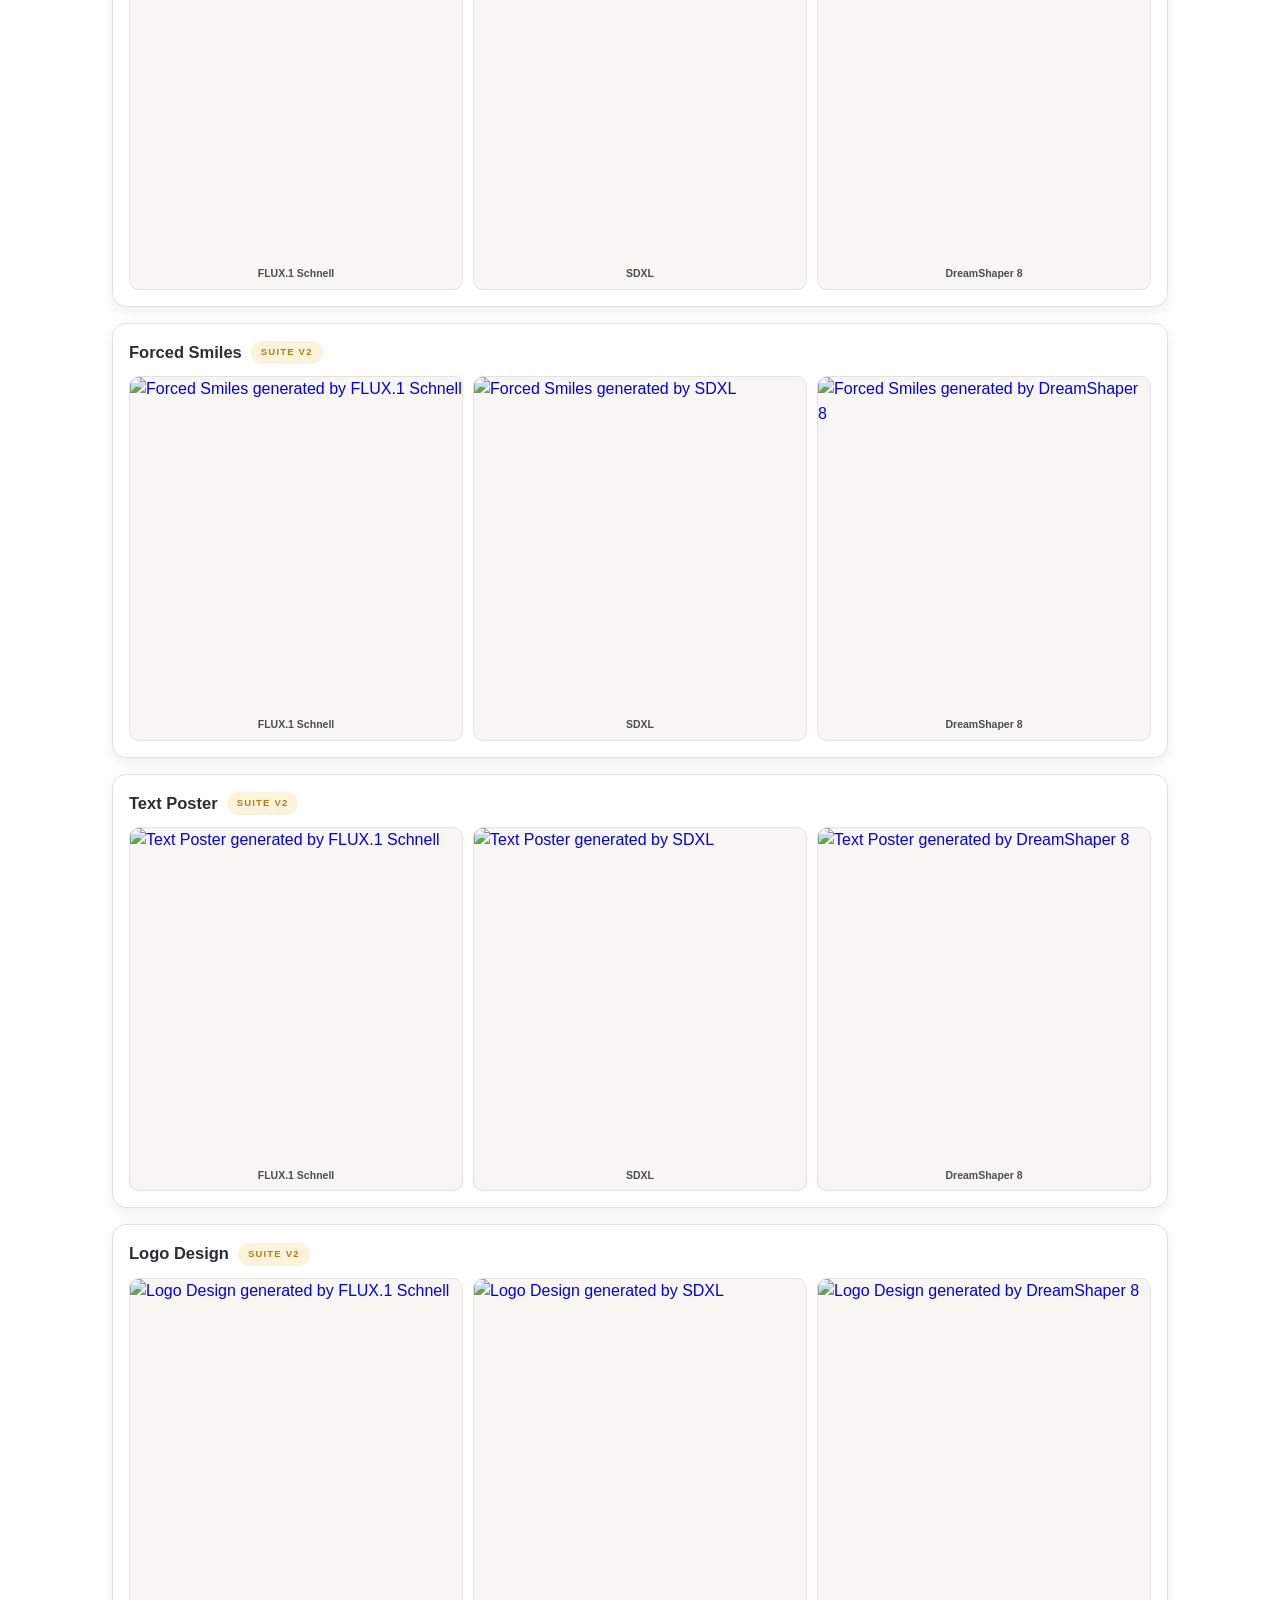
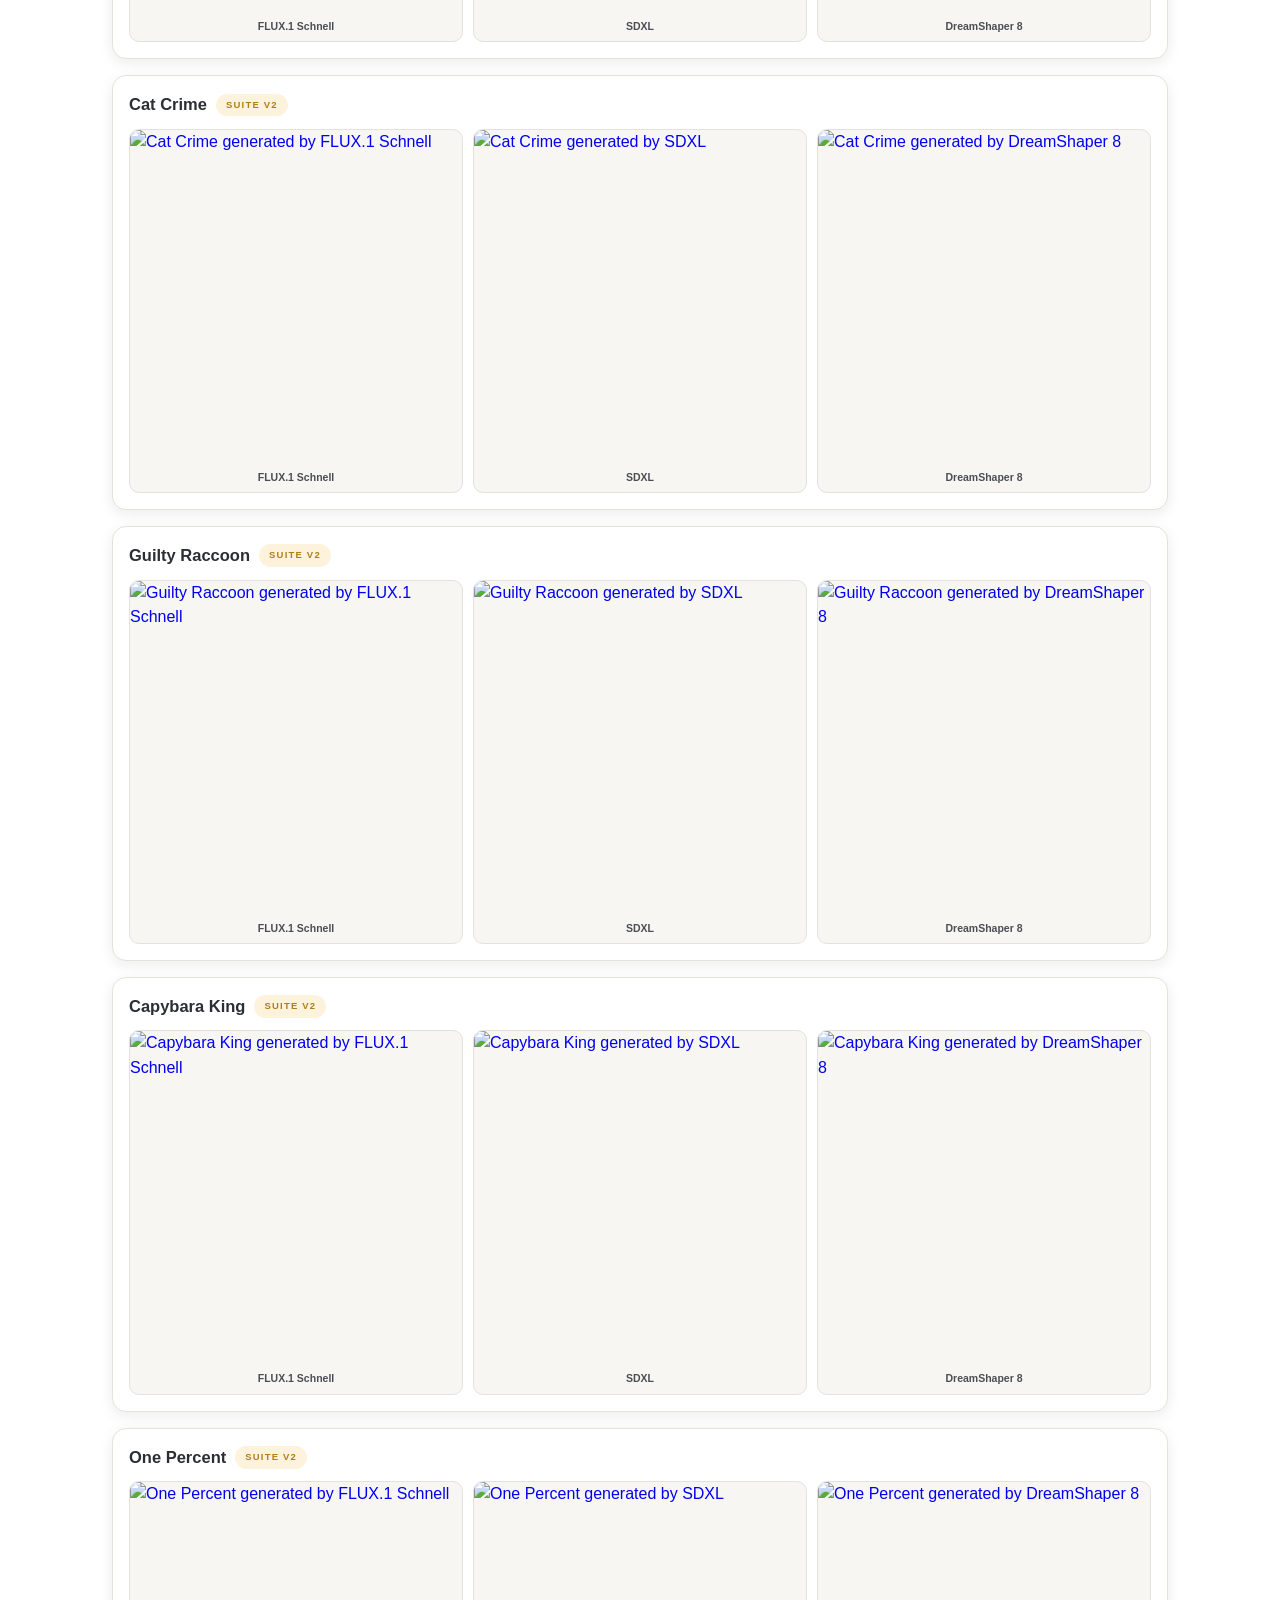
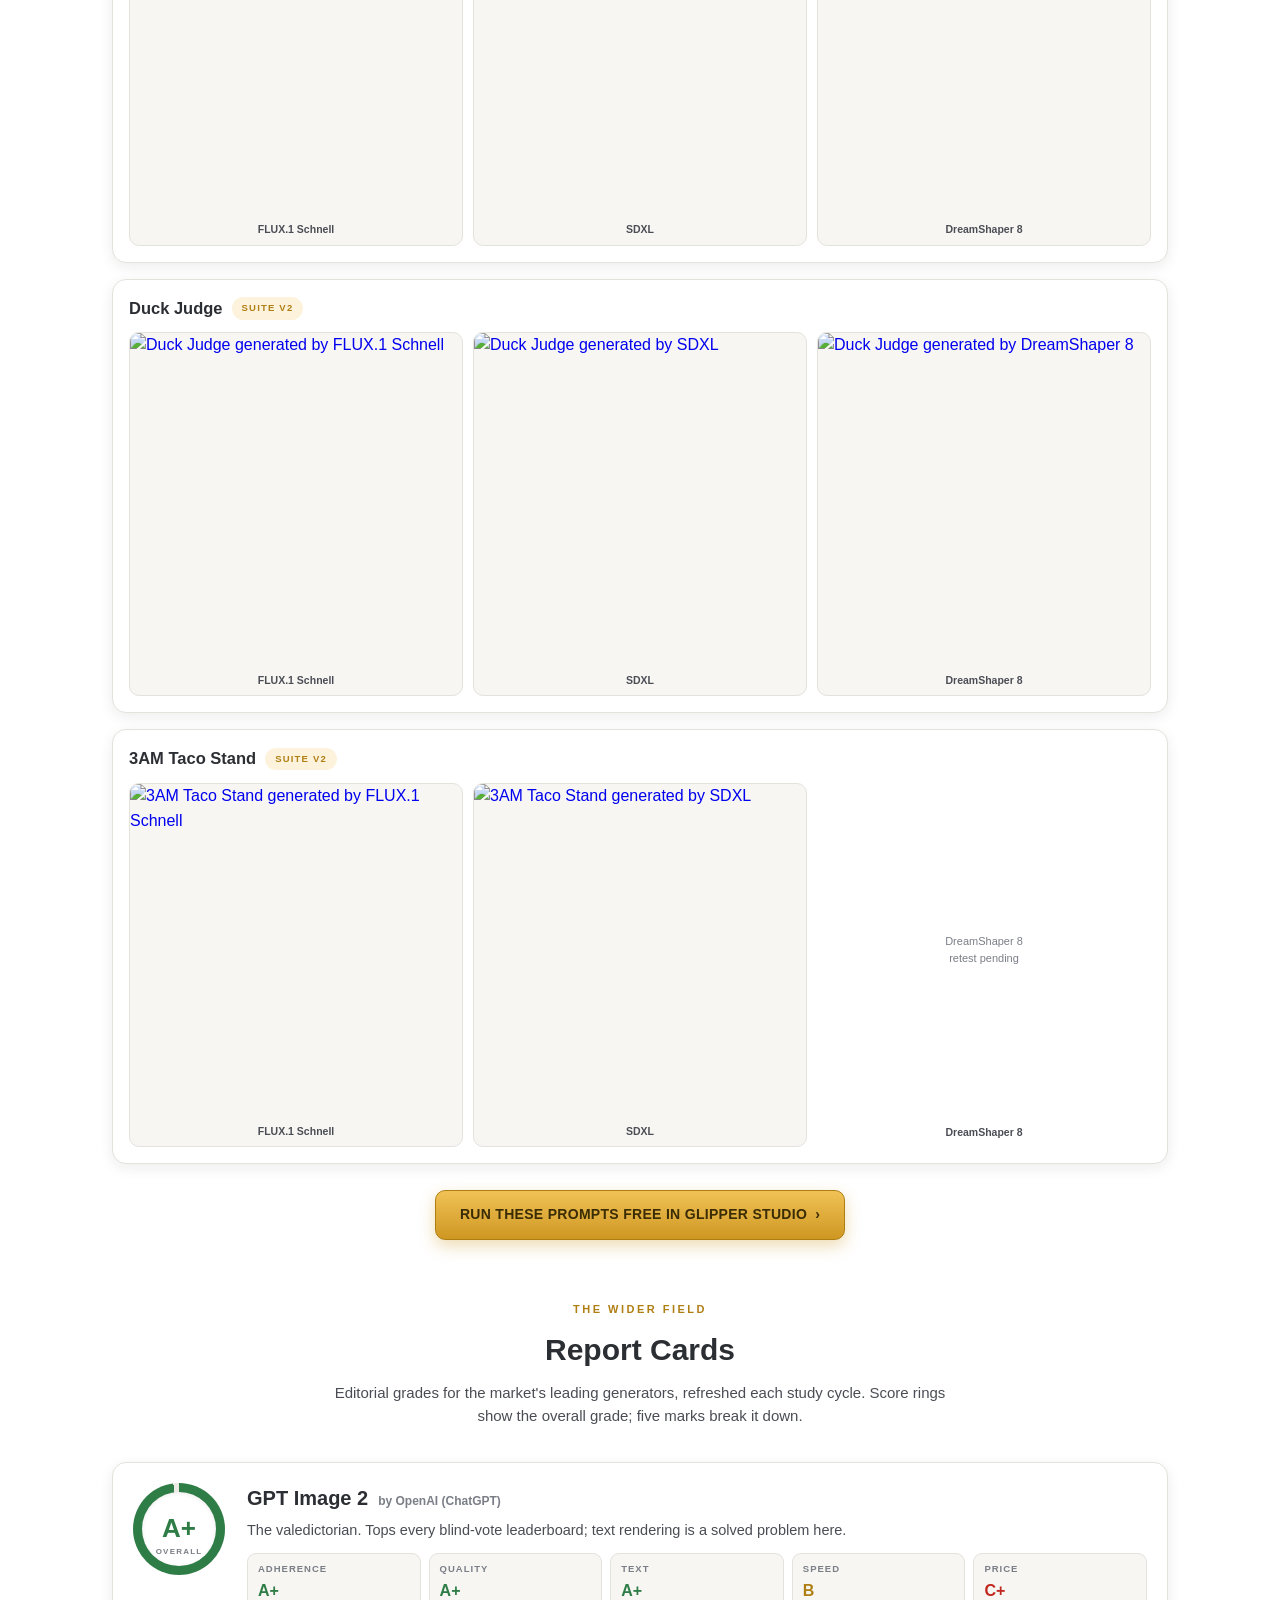
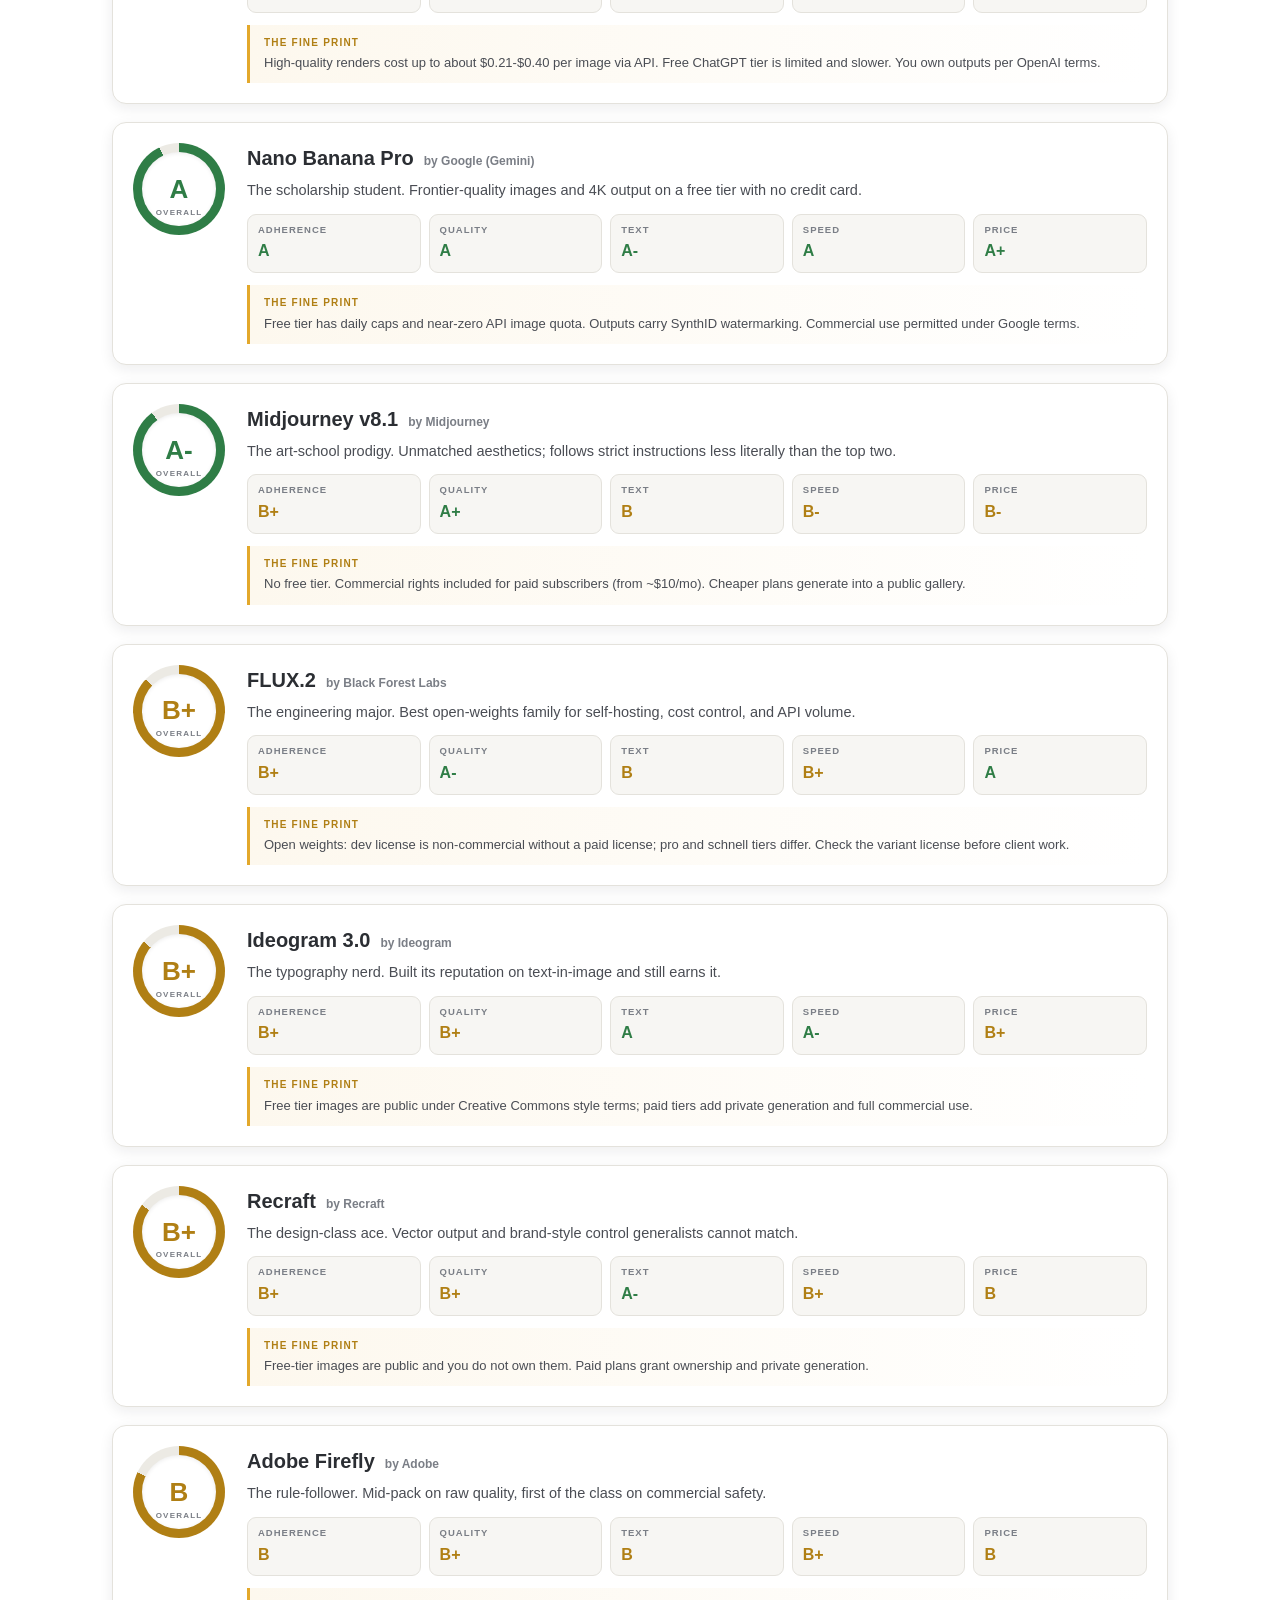
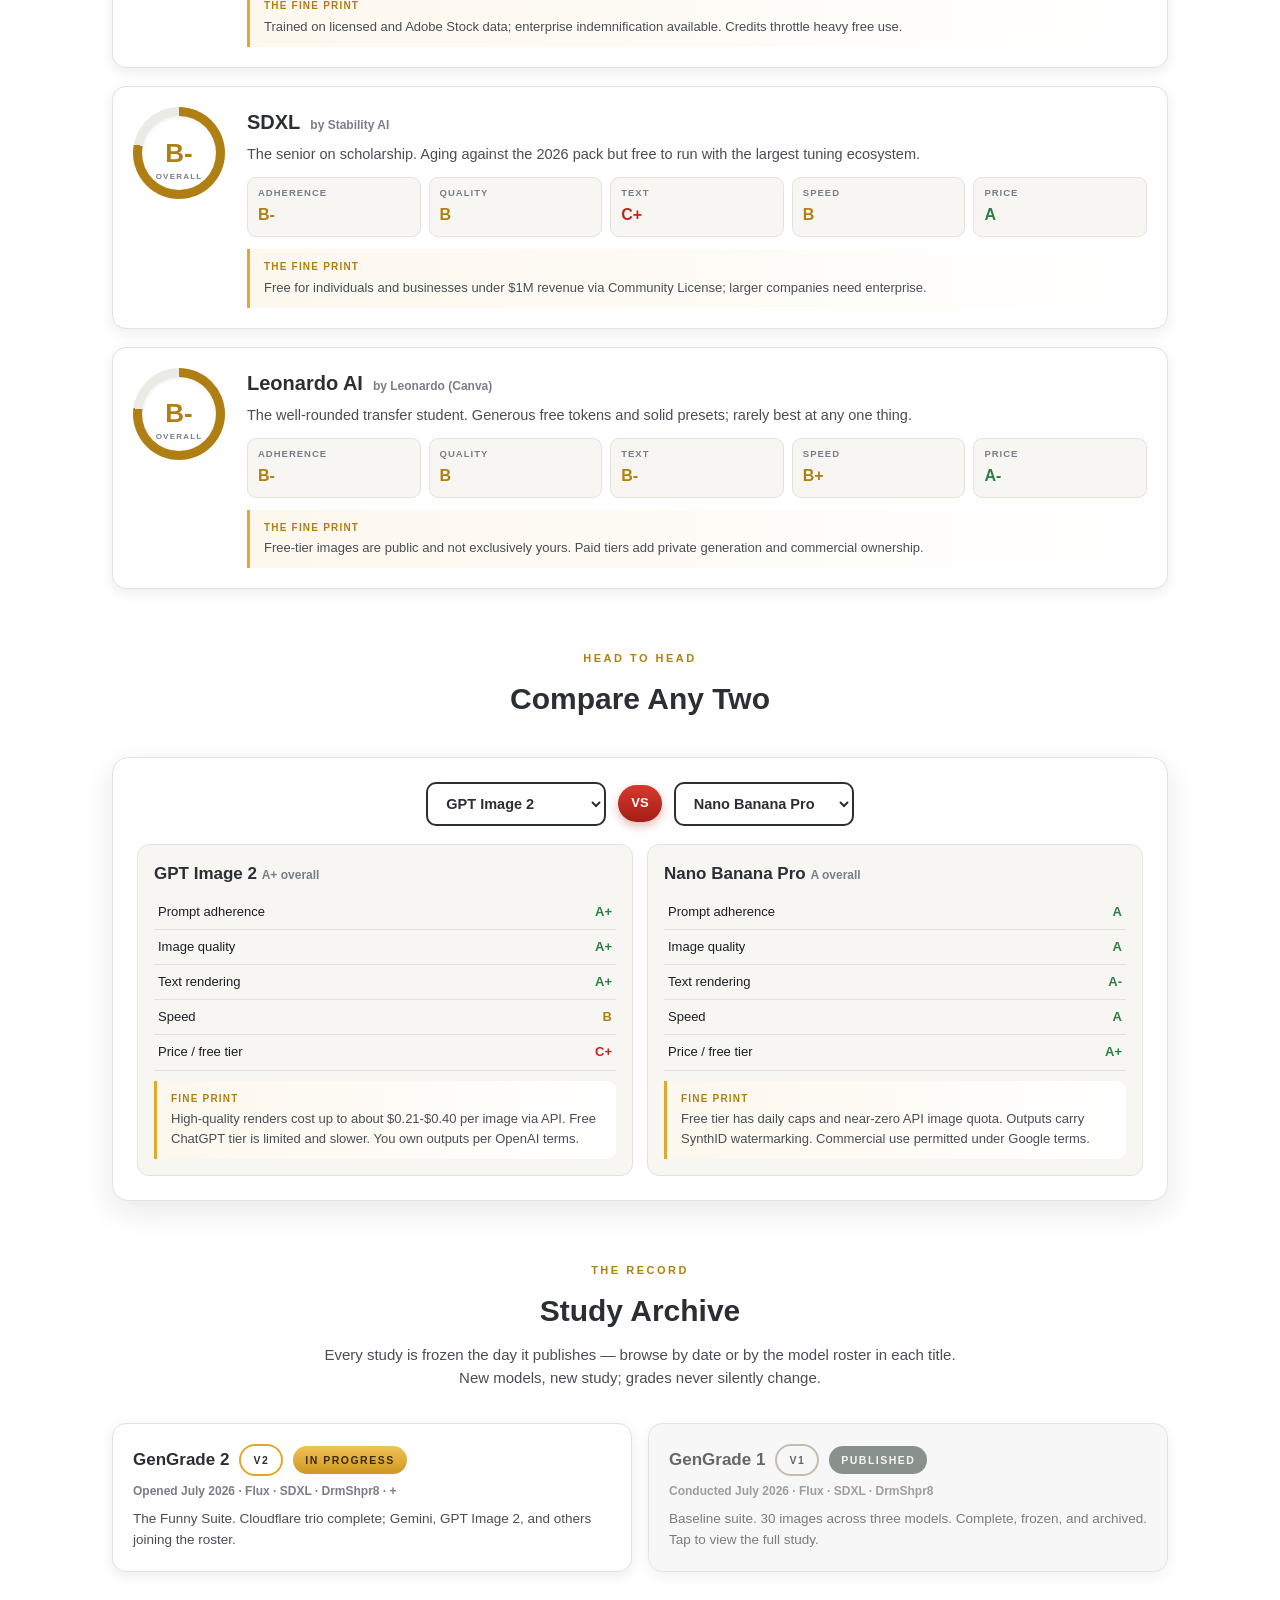
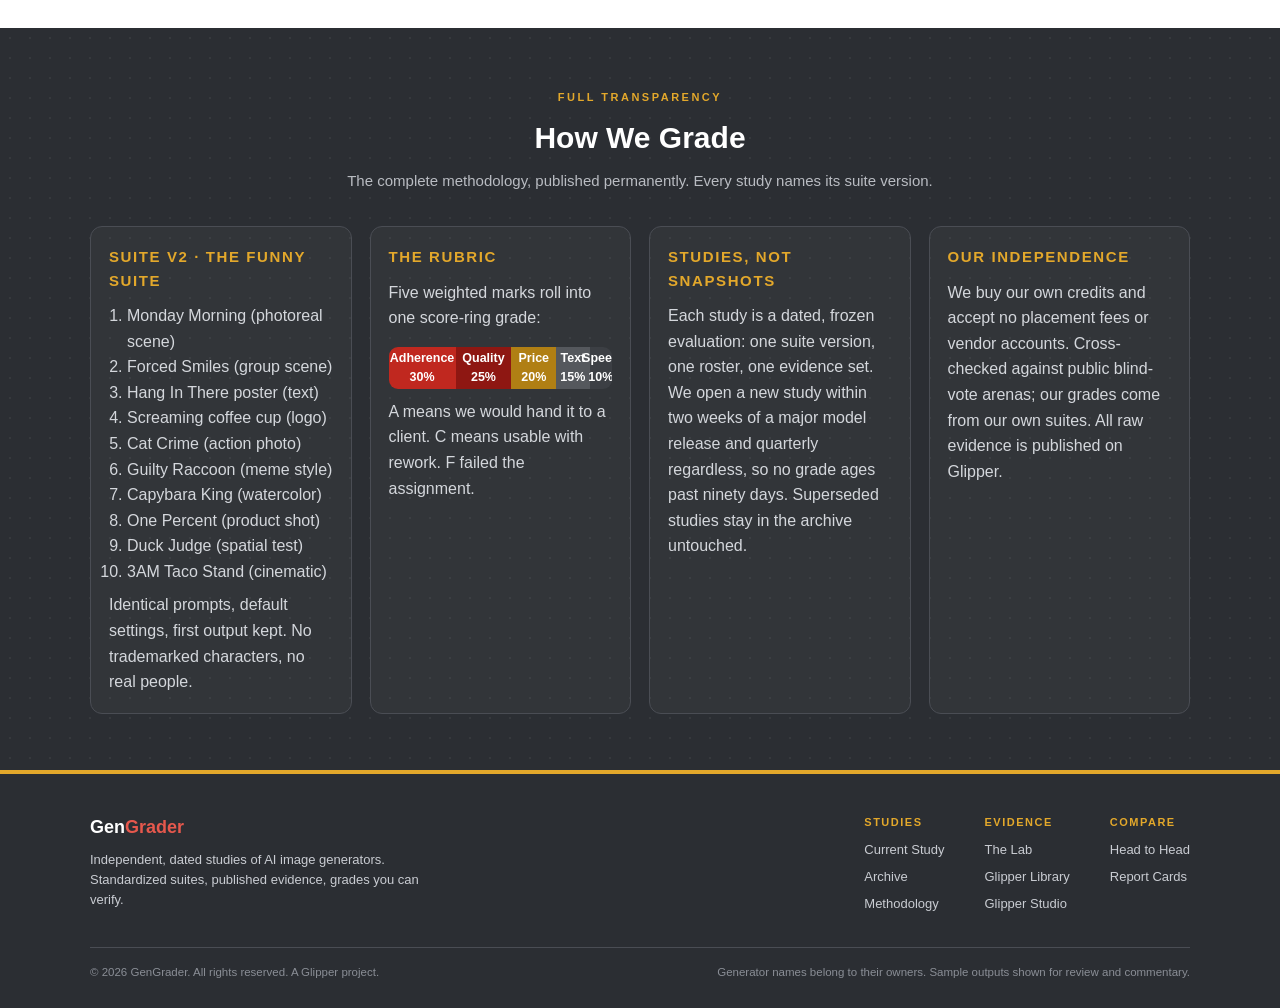
==== commit 051c507c: "Add files via upload" ====
--- a/index.html
+++ b/index.html
@@ -141,10 +141,10 @@
 .method .sechead p{color:#b9bcc2}
 .methodgrid{display:grid;grid-template-columns:repeat(auto-fit,minmax(240px,1fr));gap:18px}
 .mcell{border:1px solid #4a4d54;border-radius:12px;padding:18px;background:rgba(255,255,255,.03)}
-.mcell h6{font-size:11.5px;letter-spacing:1.6px;text-transform:uppercase;color:var(--gold);margin-bottom:9px;font-weight:800}
-.mcell p,.mcell li{font-size:13.5px;color:#c8ccd2}
+.mcell h6{font-size:15px;letter-spacing:1.6px;text-transform:uppercase;color:var(--gold);margin-bottom:11px;font-weight:800}
+.mcell p,.mcell li{font-size:16px;color:#d4d7dc;line-height:1.6}
 .mcell ol{padding-left:18px}
-.rubric{margin-top:16px;display:flex;height:36px;border-radius:9px;overflow:hidden;font-size:10.5px;font-weight:800}
+.rubric{margin-top:16px;display:flex;height:42px;border-radius:9px;overflow:hidden;font-size:12.5px;font-weight:800}
 .rubric div{display:flex;align-items:center;justify-content:center;text-align:center;color:#fff;padding:2px}
 
 /* ---------- footer ---------- */
@@ -223,6 +223,18 @@
 
 <div class="divider"><div class="ln"></div><svg viewBox="0 0 34 38"><path d="M17 1 L33 6 V20 C33 30 25 35 17 37 C9 35 1 30 1 20 V6 Z" fill="#c8ccd2"/><path d="M17 3.5 L30.5 7.8 V20 C30.5 28.5 24 33 17 35 C10 33 3.5 28.5 3.5 20 V7.8 Z" fill="#c0281f"/><path d="M10 19 L15 25 L26 10 L23 8 L15 20 L12 16 Z" fill="#e3a82b"/></svg><div class="ln"></div></div>
 
+<section id="lab" style="padding-top:0">
+<div class="sechead">
+<span class="kicker">Study 002 Evidence</span>
+<h3>The Lab</h3>
+<p>Same prompt, three models, judge for yourself. Every image is hosted on Glipper &mdash; tap one to see it full size, then generate your own free in Glipper Studio.</p>
+</div>
+<div id="labgrid"></div>
+<div class="labcta">
+<a class="btn btn-gold" href="https://glipper.lovable.app/create">RUN THESE PROMPTS FREE IN GLIPPER STUDIO <span class="arr">&rsaquo;</span></a>
+</div>
+</section>
+
 <section id="grades" style="padding-top:0">
 <div class="sechead">
 <span class="kicker">The Wider Field</span>
@@ -232,17 +244,7 @@
 <div class="cards" id="cardlist"></div>
 </section>
 
-<section id="lab" style="padding-top:0">
-<div class="sechead">
-<span class="kicker">Study 002 Evidence</span>
-<h3>The Lab</h3>
-<p>Same prompt, three models, judge for yourself. Every image is hosted on Glipper &mdash; tap one to see it full size, then generate your own free in Glipper Studio.</p>
-</div>
-<div id="labgrid"></div>
-<div class="labcta">
-<a class="btn btn-gold" href="https://glipper.lovable.app/create">RUN THESE PROMPTS FREE IN GLIPPER STUDIO <span class="arr">&rsaquo;</span></a>
-</div>
-</section>
+
 
 <section id="compare" style="padding-top:0">
 <div class="sechead">
@@ -284,7 +286,7 @@
 </div>
 </section>
 
-<div class="method" id="methodology">
+<div class="method" id="methodology" style="font-size:16px">
 <div class="method-in">
 <div class="sechead">
 <span class="kicker" style="color:#e3a82b">Full Transparency</span>
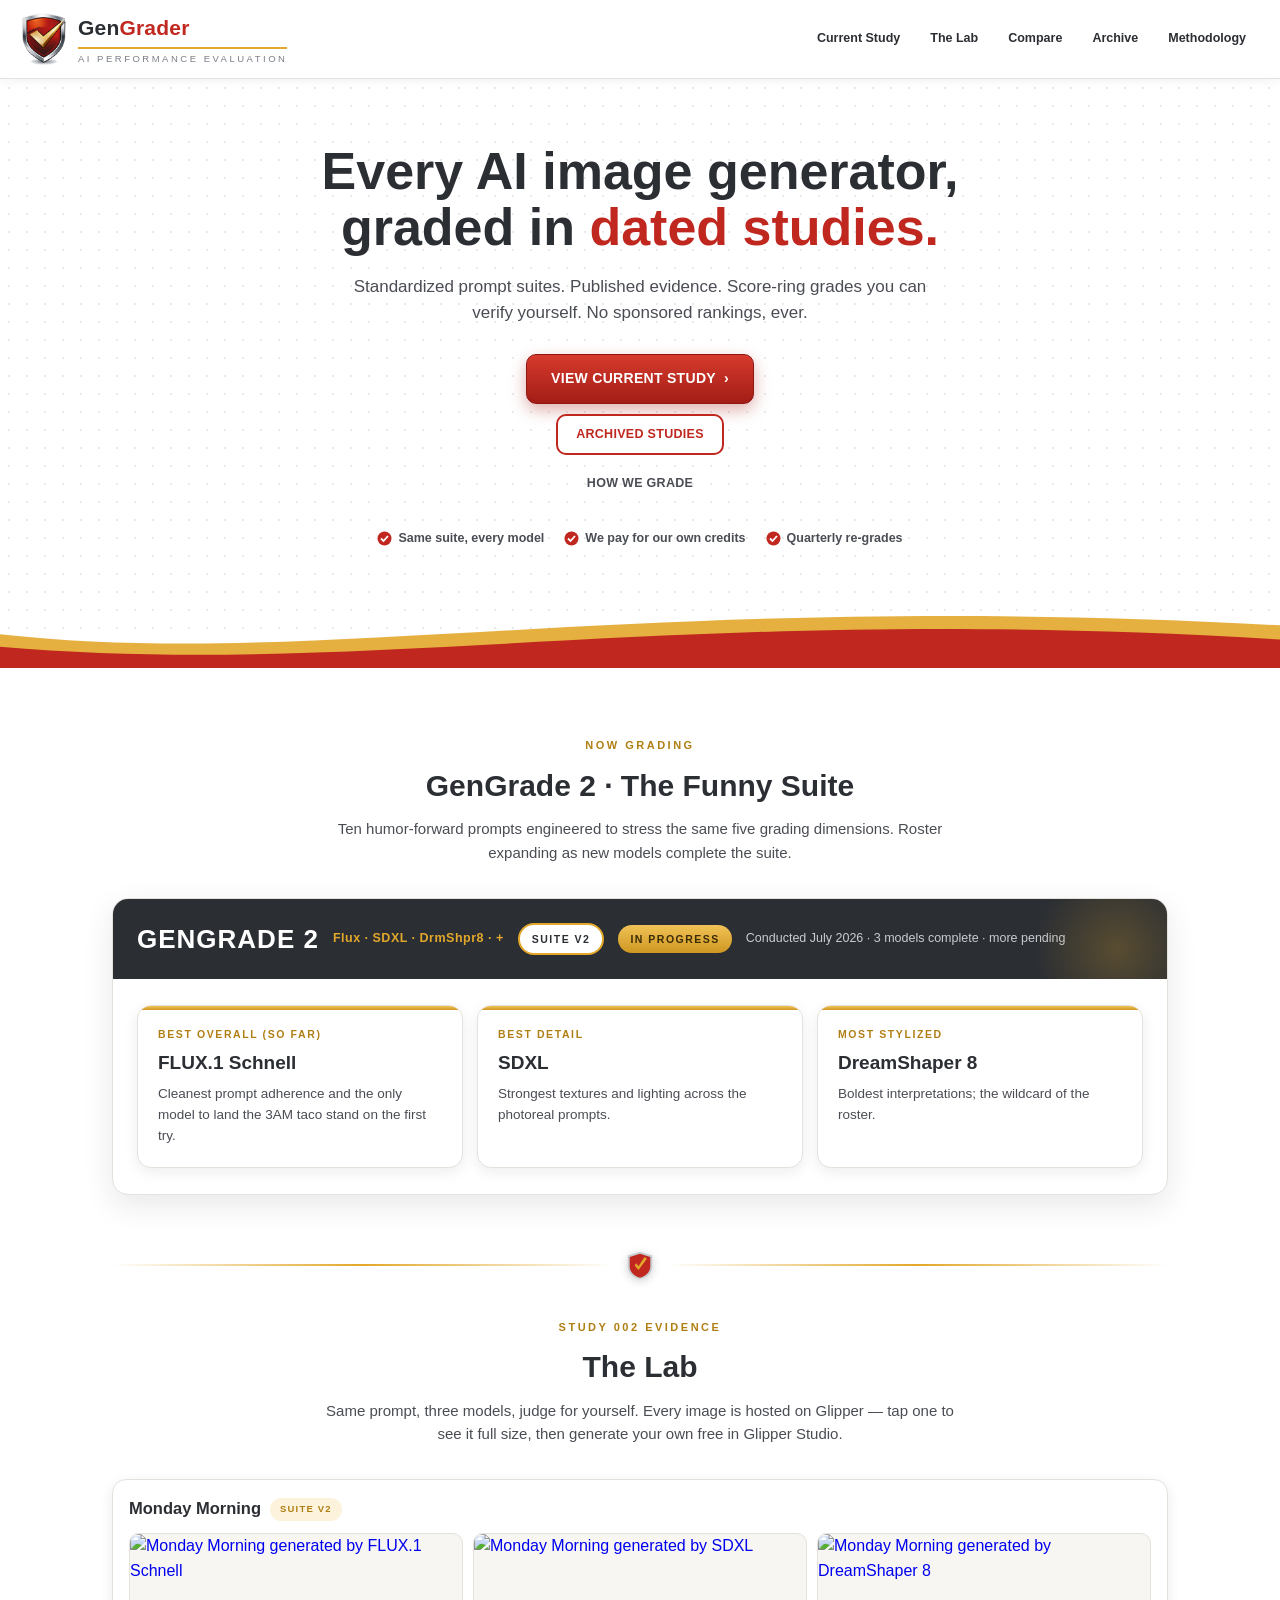
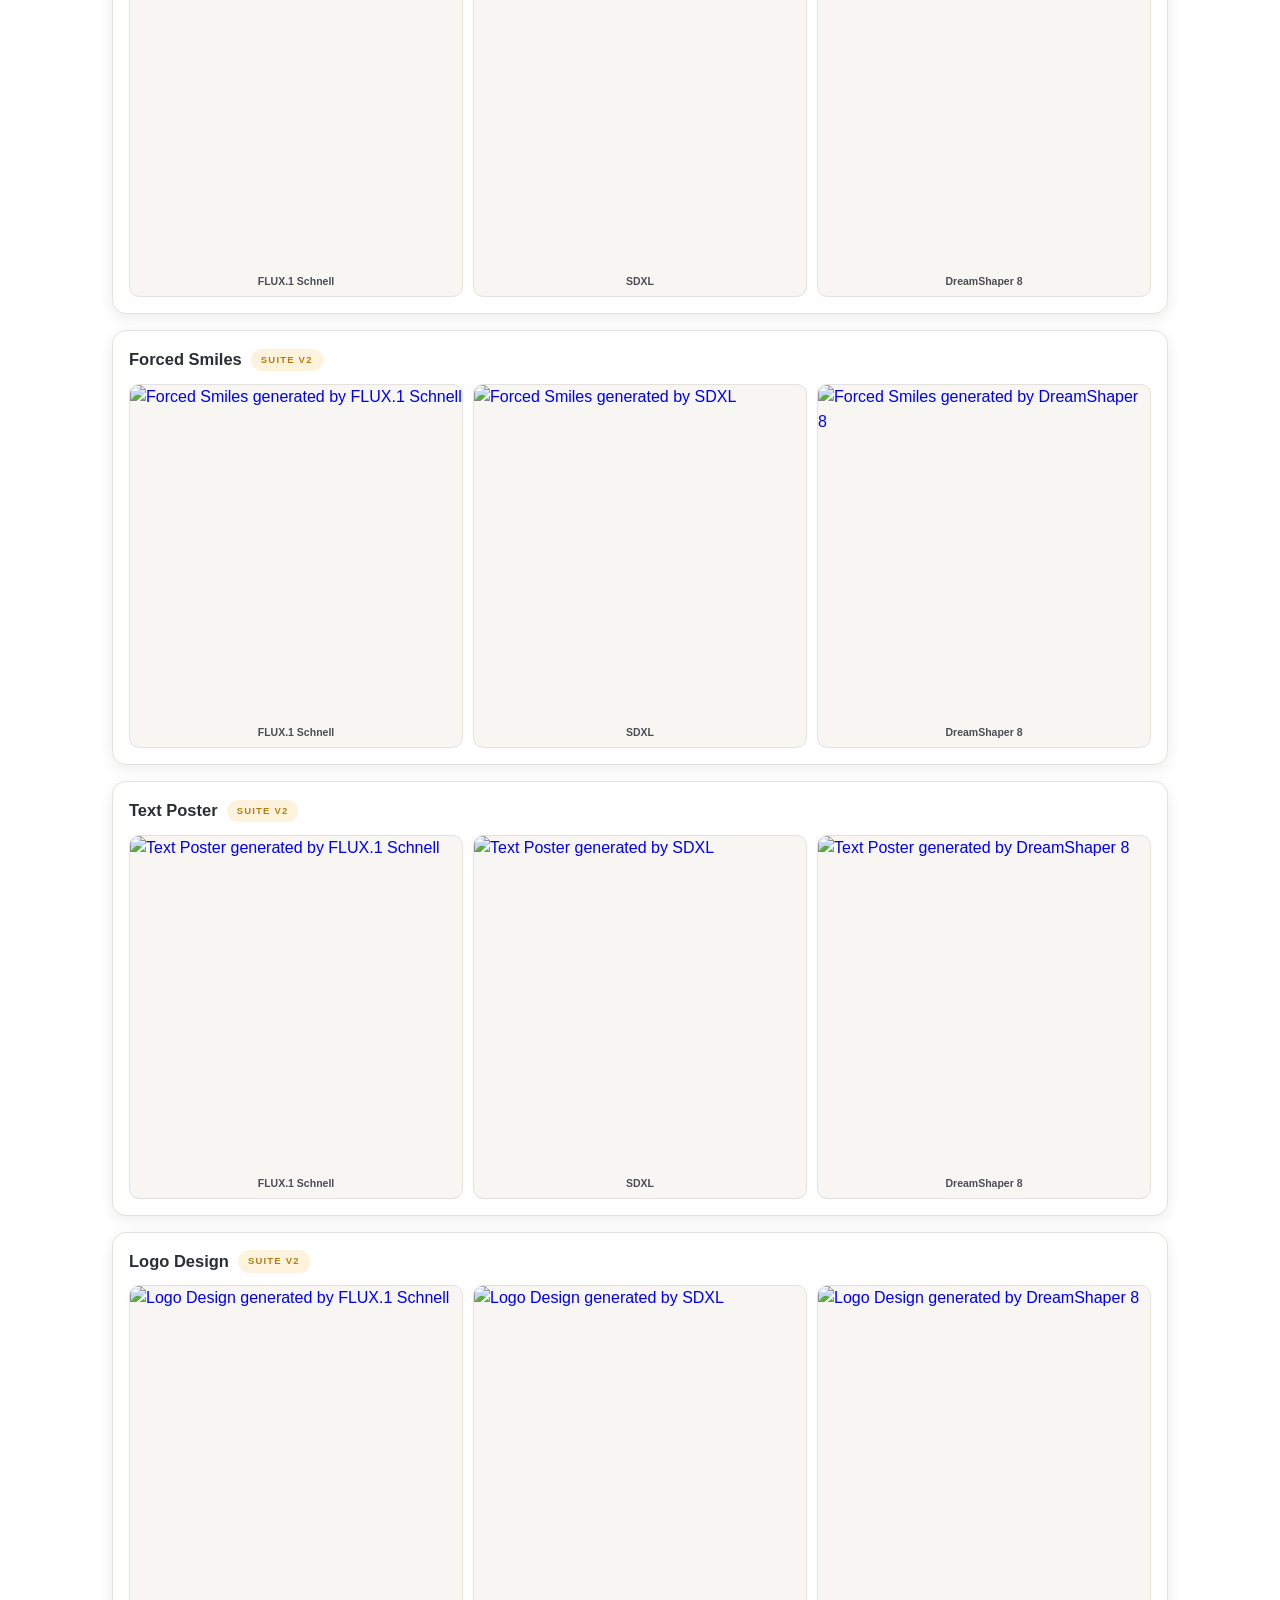
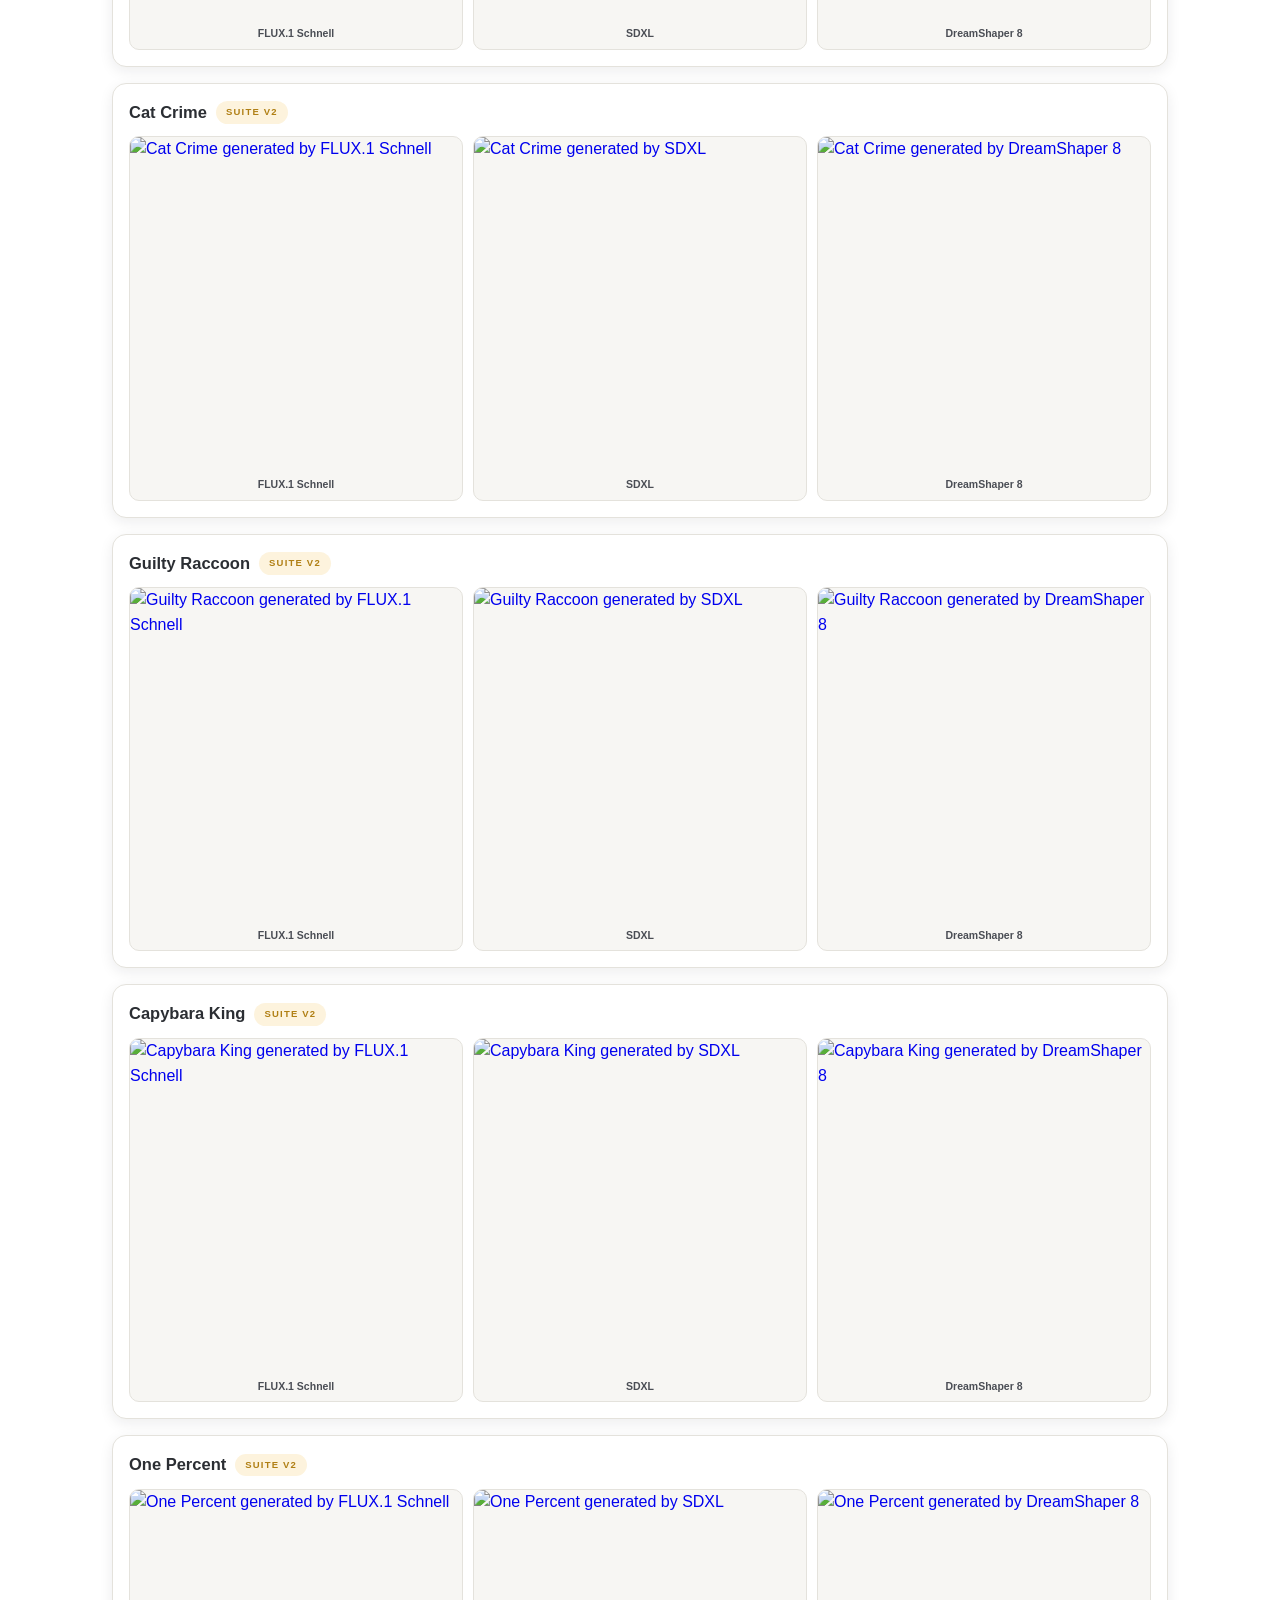
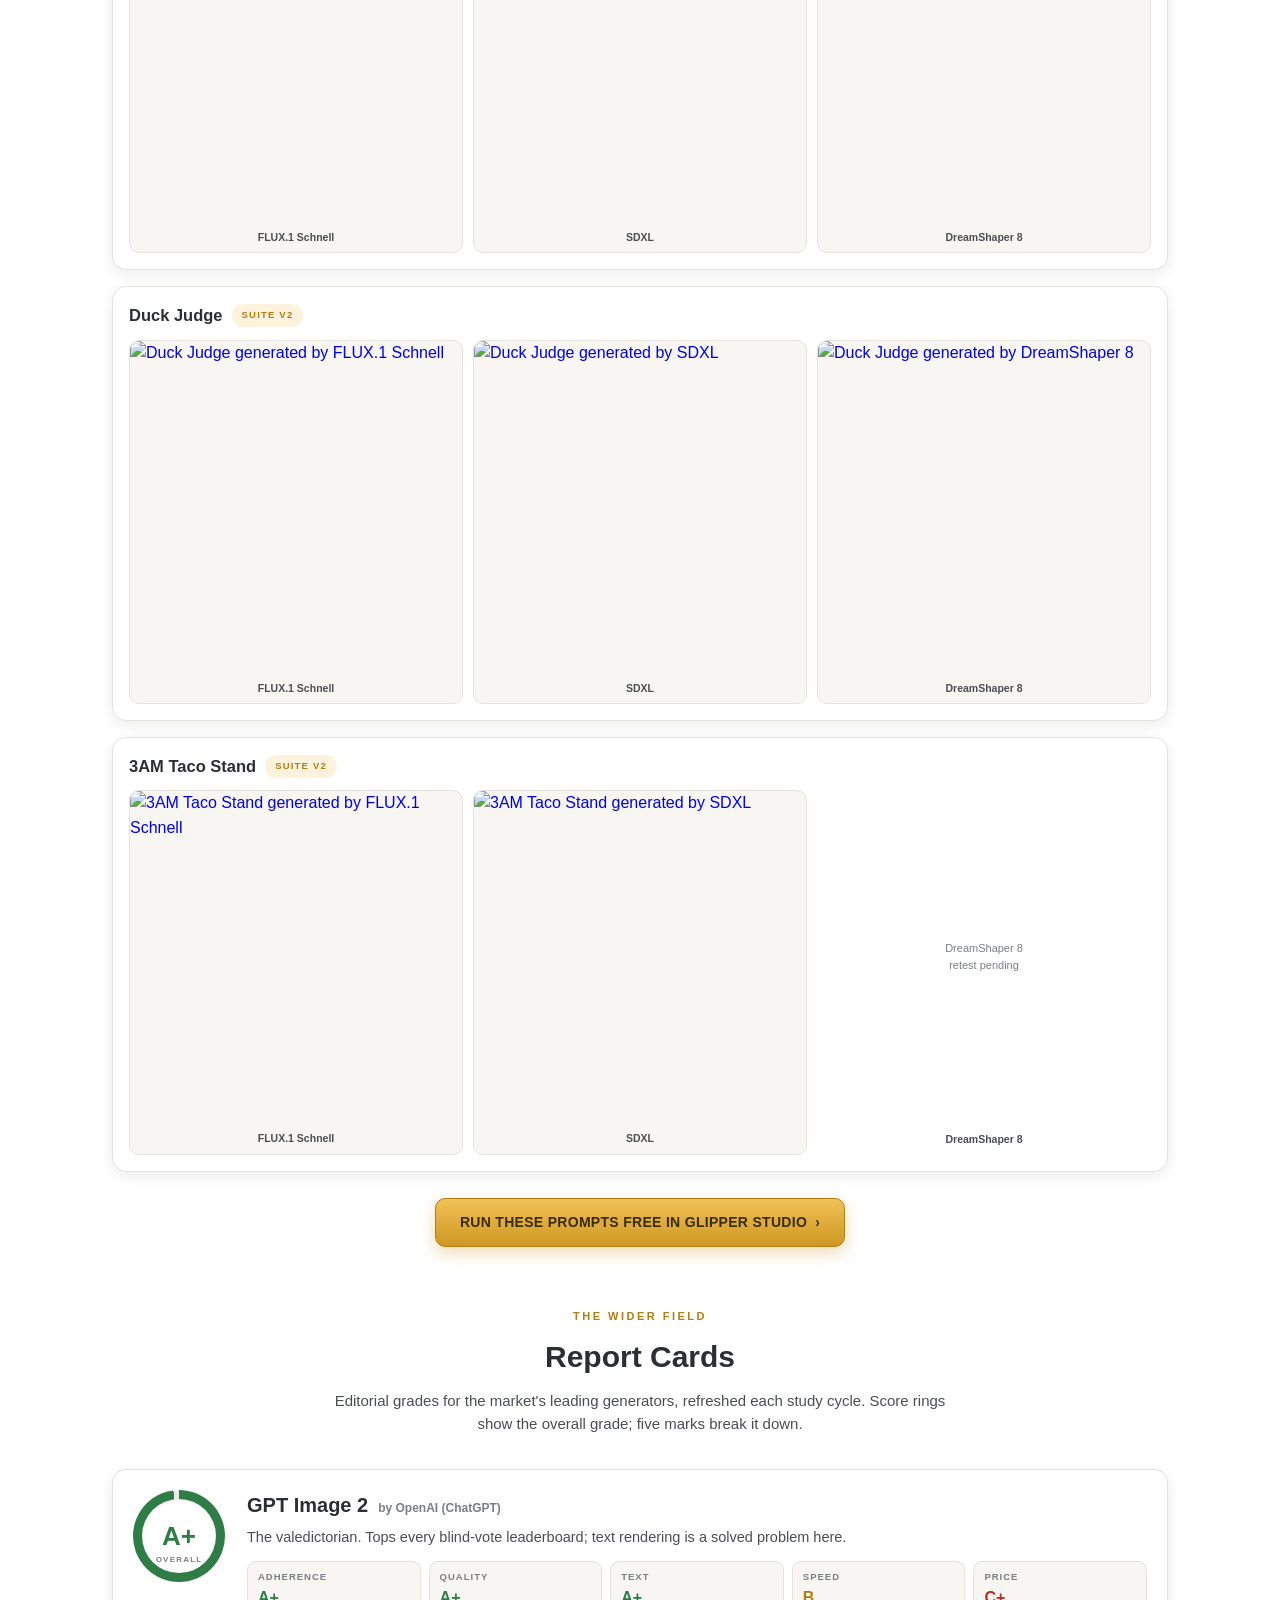
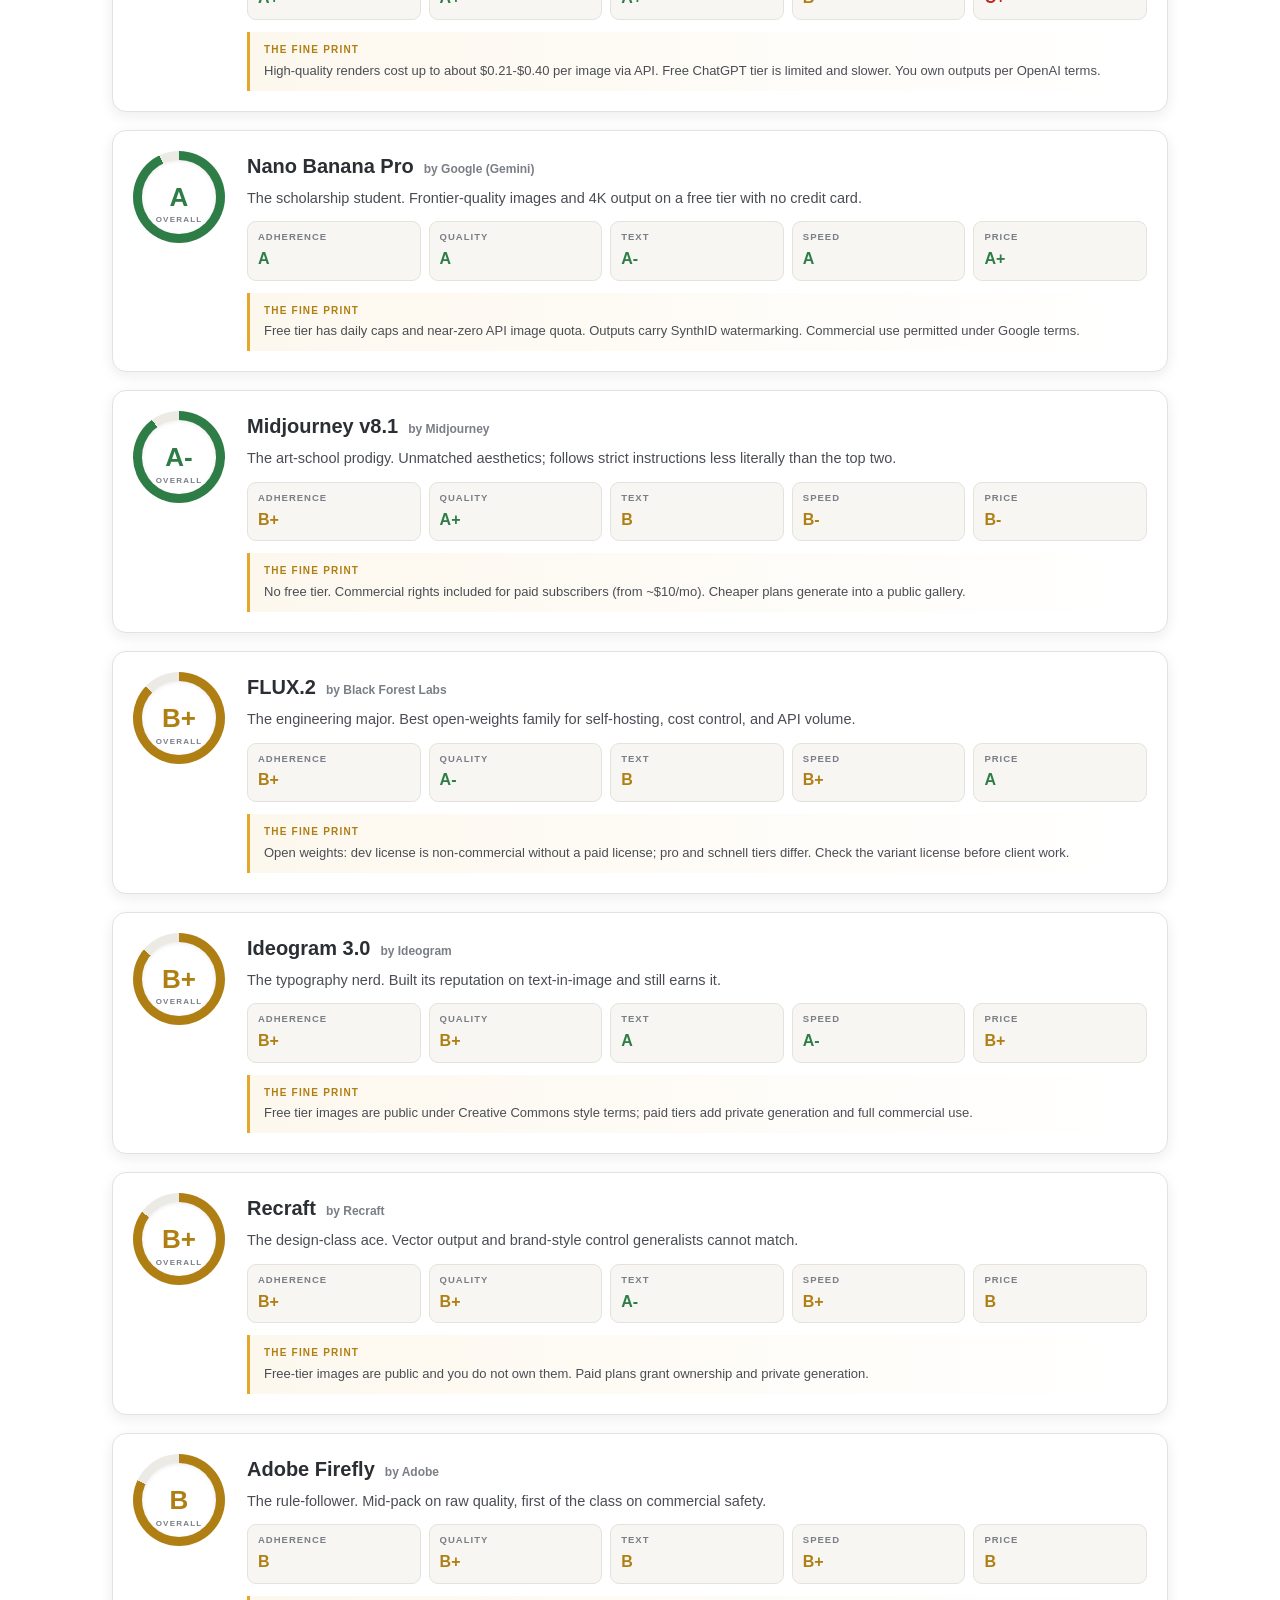
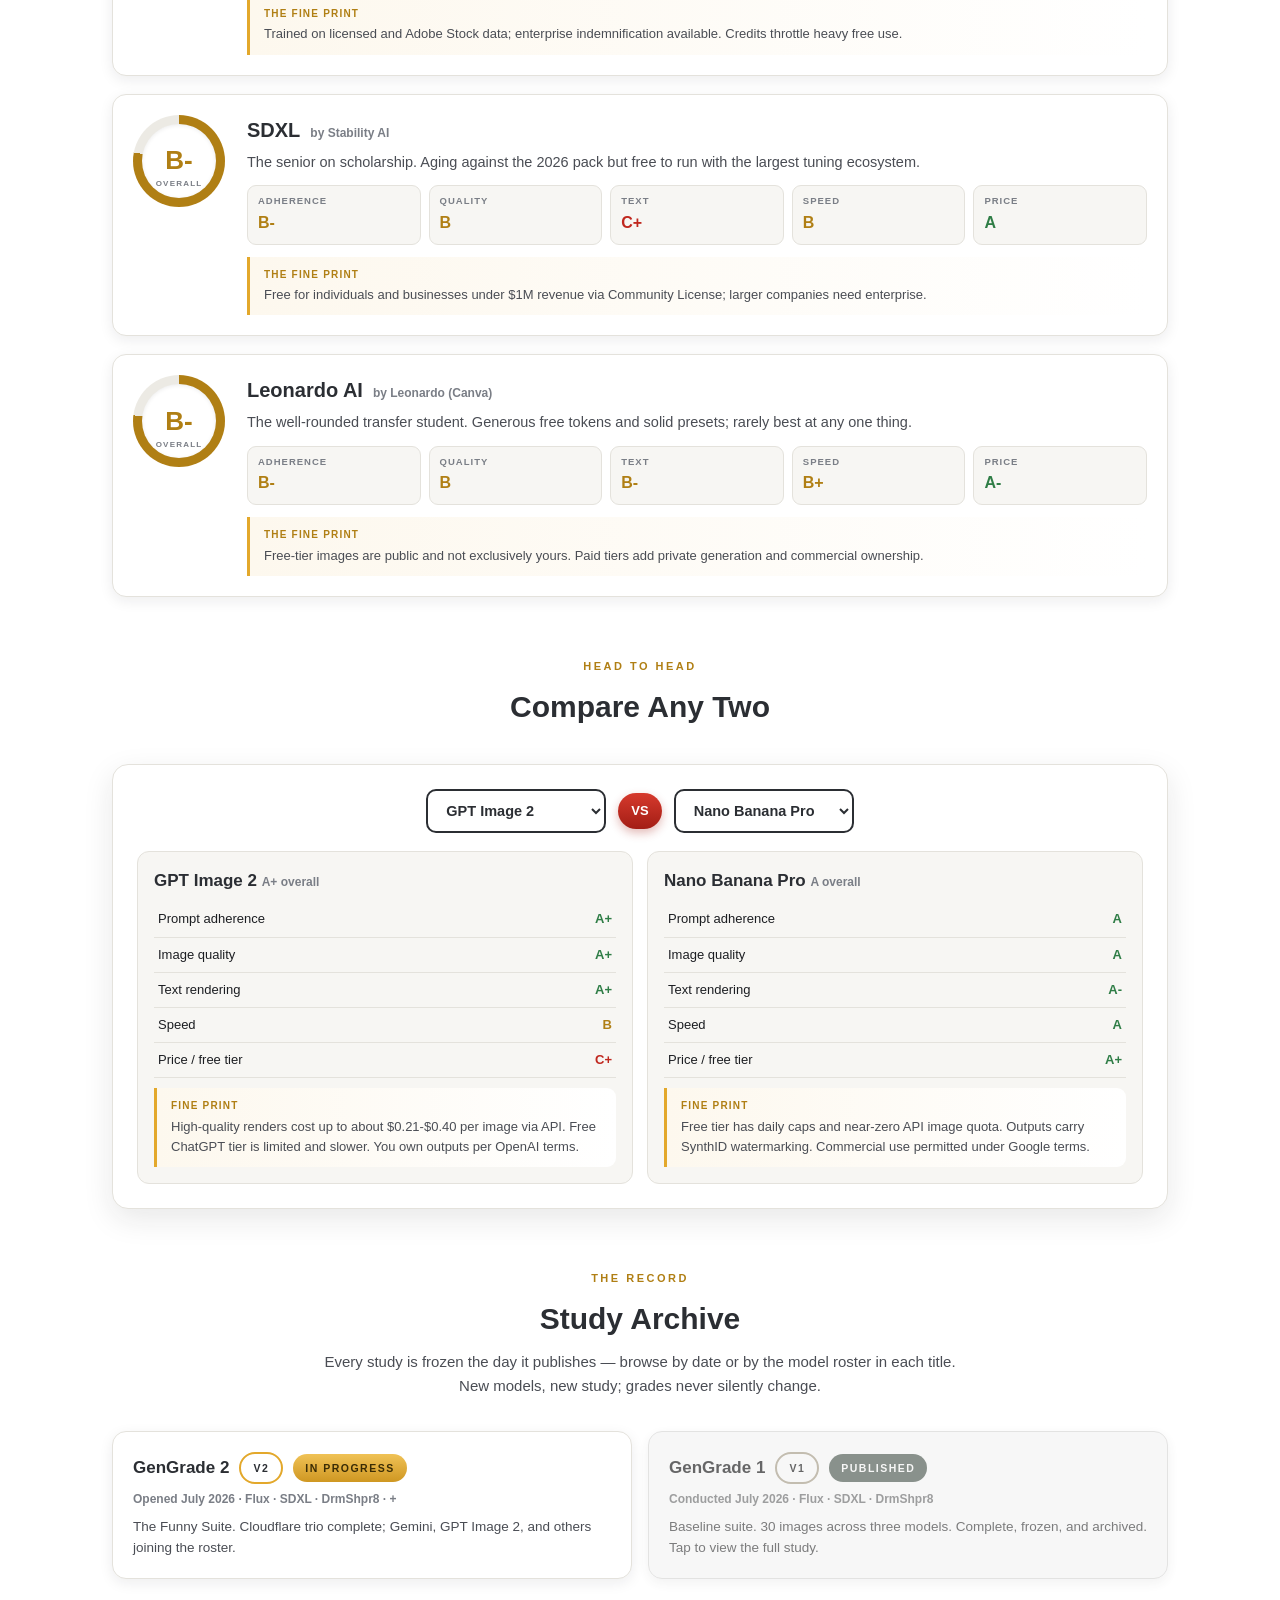
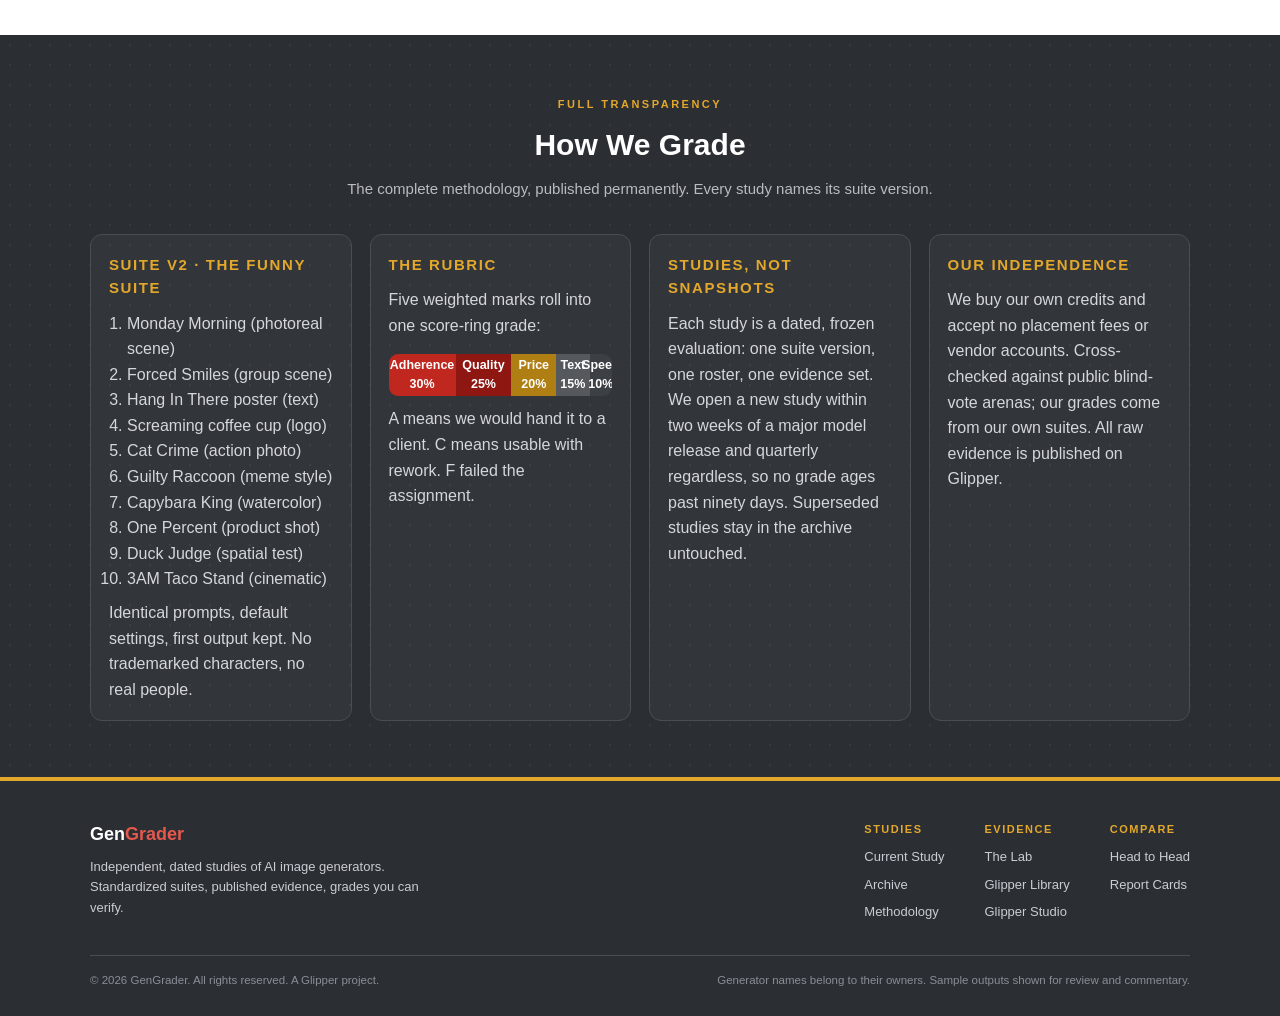
==== commit cd67b808: "Add files via upload" ====
--- a/index.html
+++ b/index.html
@@ -185,7 +185,7 @@
 <div class="ctas" style="flex-direction:column;align-items:center;gap:10px">
 <a class="btn btn-red" href="#study">VIEW CURRENT STUDY <span class="arr">&rsaquo;</span></a>
 <a class="btn btn-line" href="#archive" style="padding:9px 18px;font-size:12.5px">ARCHIVED STUDIES</a>
-<a class="btn" href="#methodology" style="padding:6px 12px;font-size:11.5px;color:#7a7e86;font-weight:700">How we grade</a>
+<a class="btn" href="#methodology" style="padding:9px 18px;font-size:12.5px;color:#4a4d54;font-weight:800;letter-spacing:.3px">HOW WE GRADE</a>
 </div>
 <div class="checkrow">
 <span><svg viewBox="0 0 15 15"><circle cx="7.5" cy="7.5" r="7" fill="#c0281f"/><path d="M4 7.5 L6.5 10 L11 5" stroke="#fff" stroke-width="1.8" fill="none"/></svg>Same suite, every model</span>
